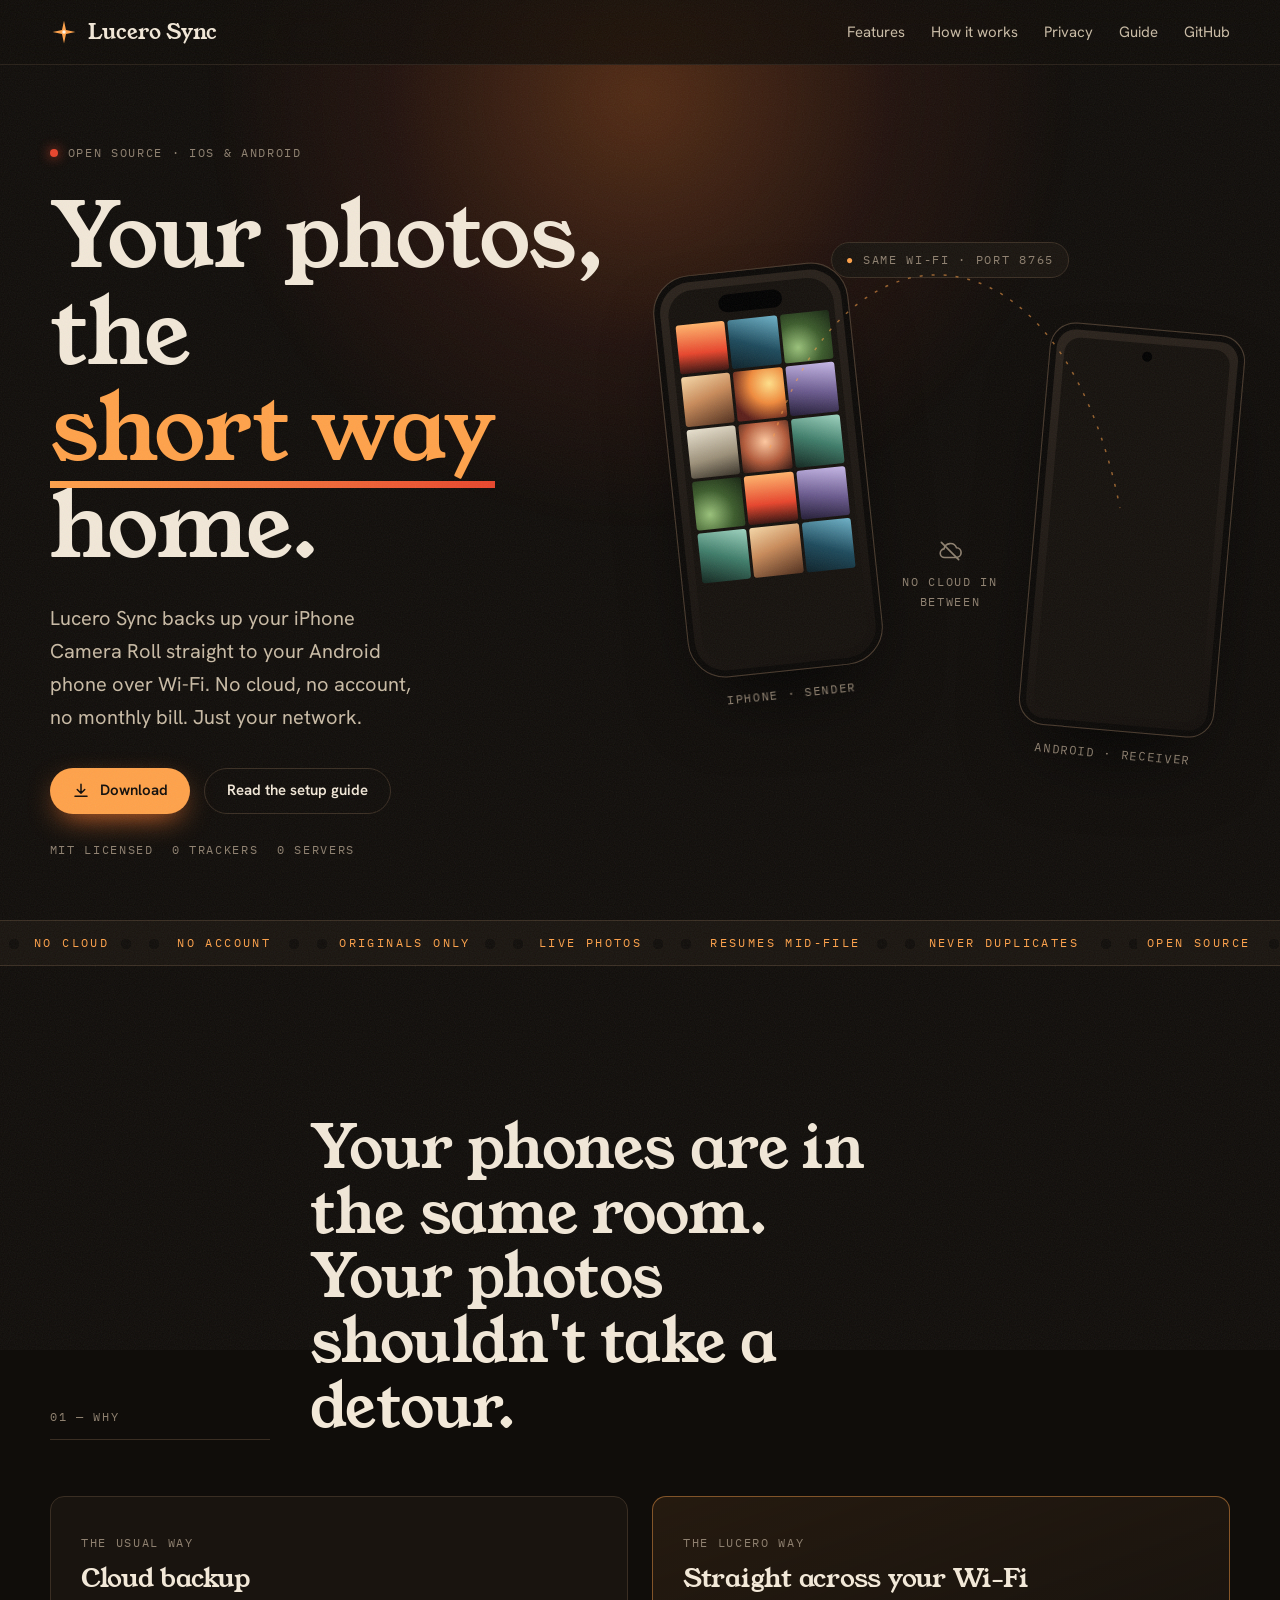
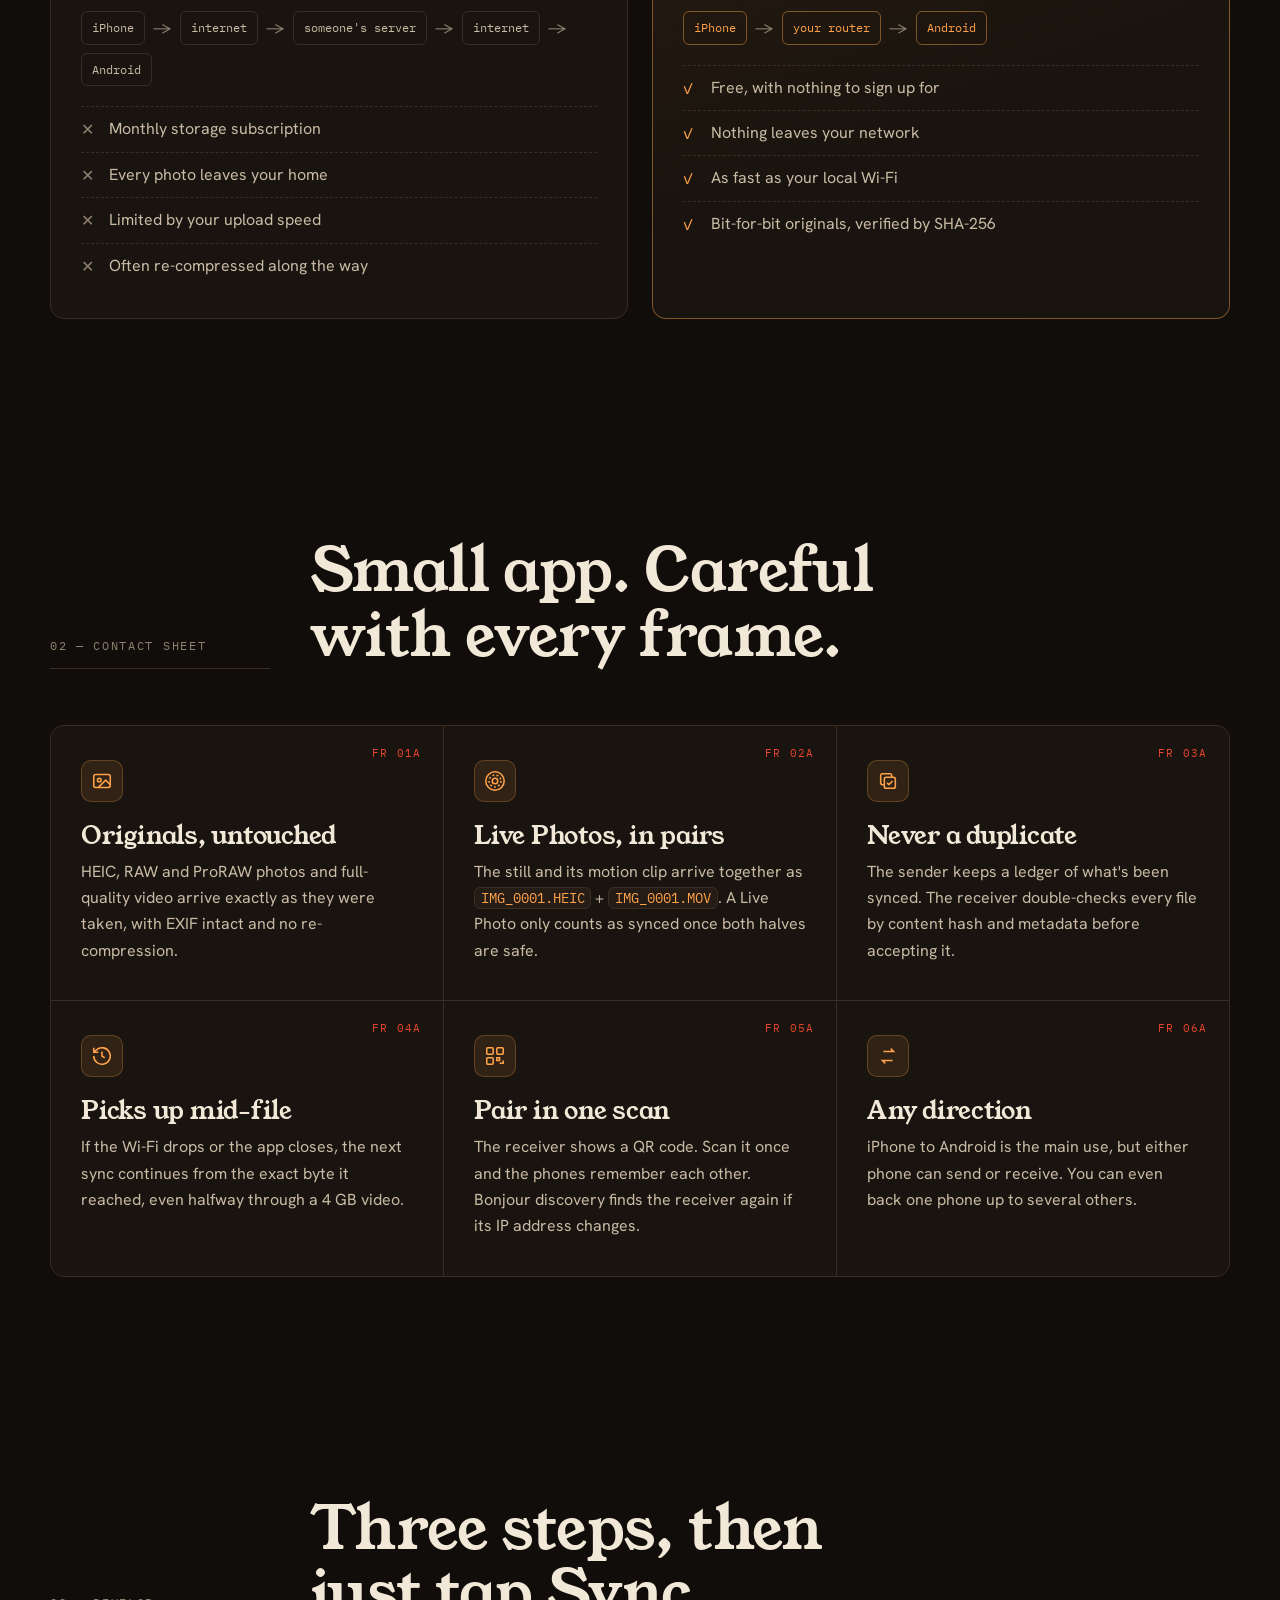
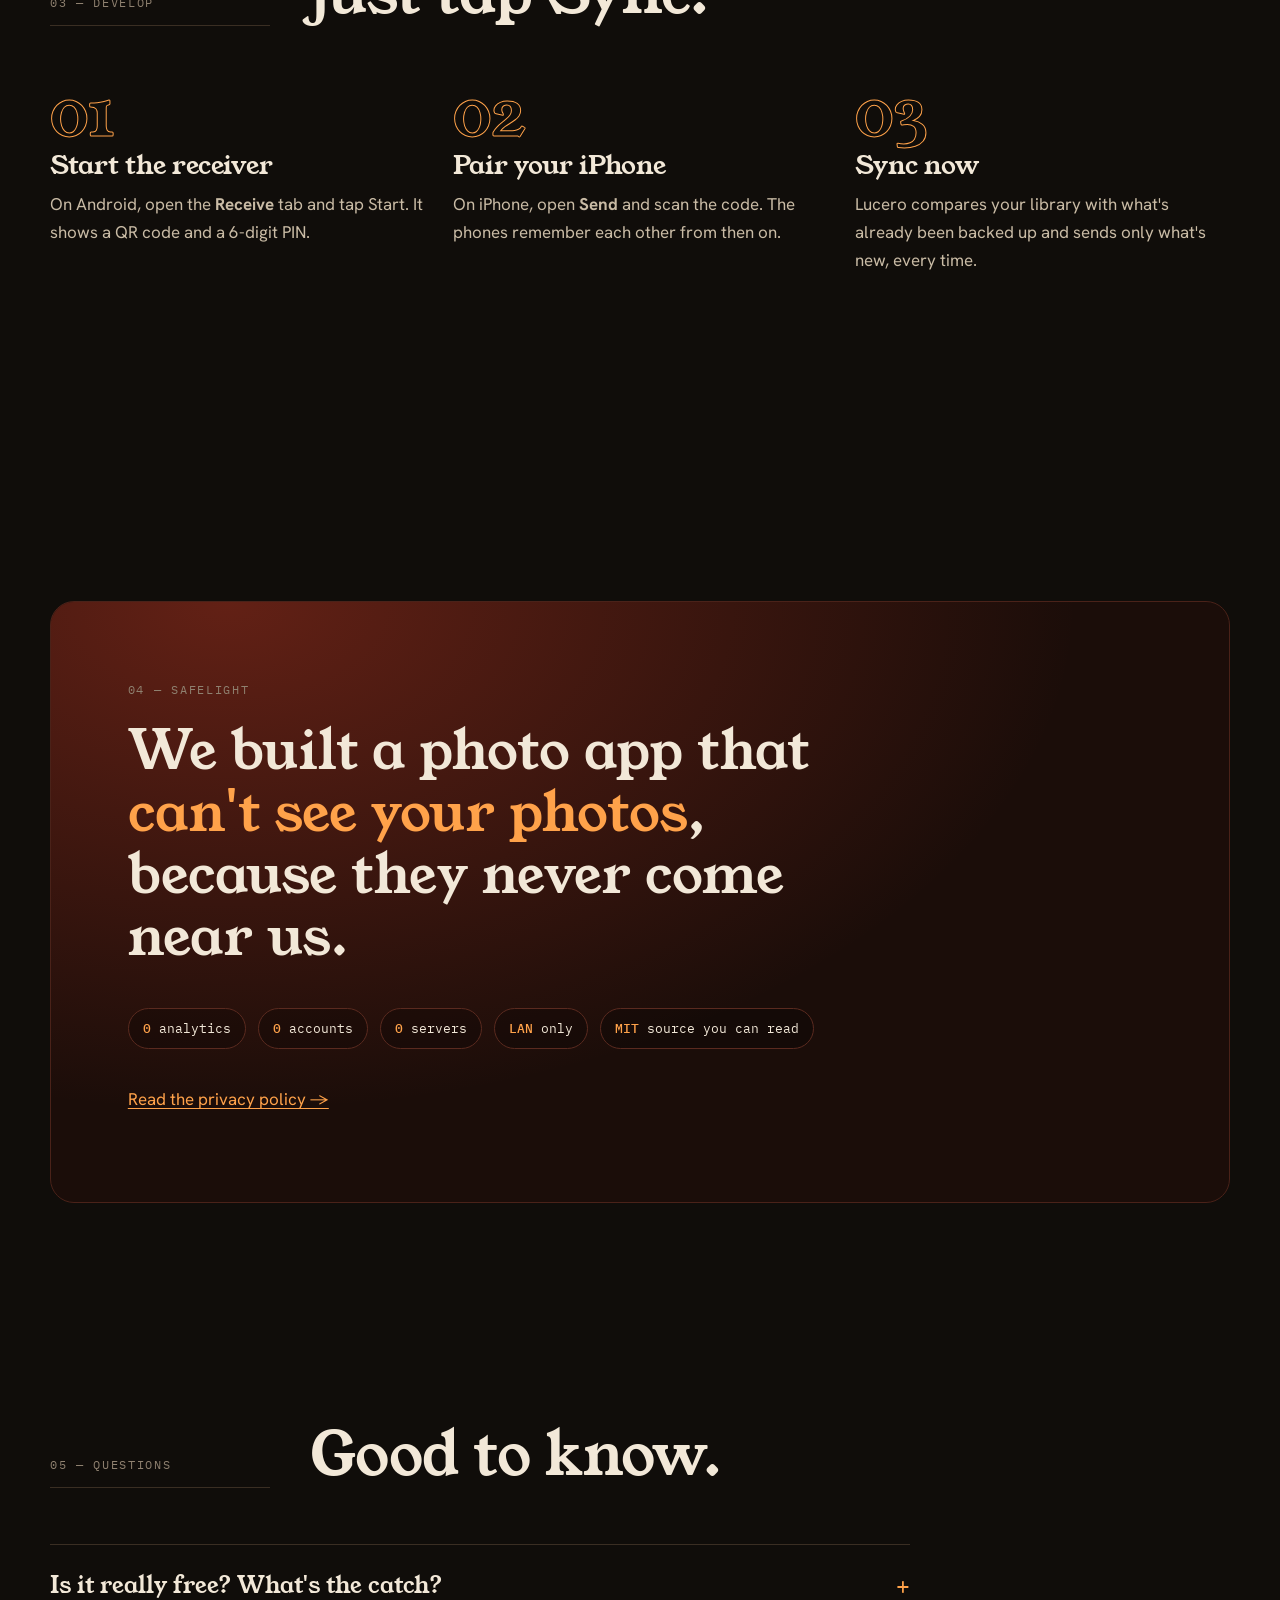
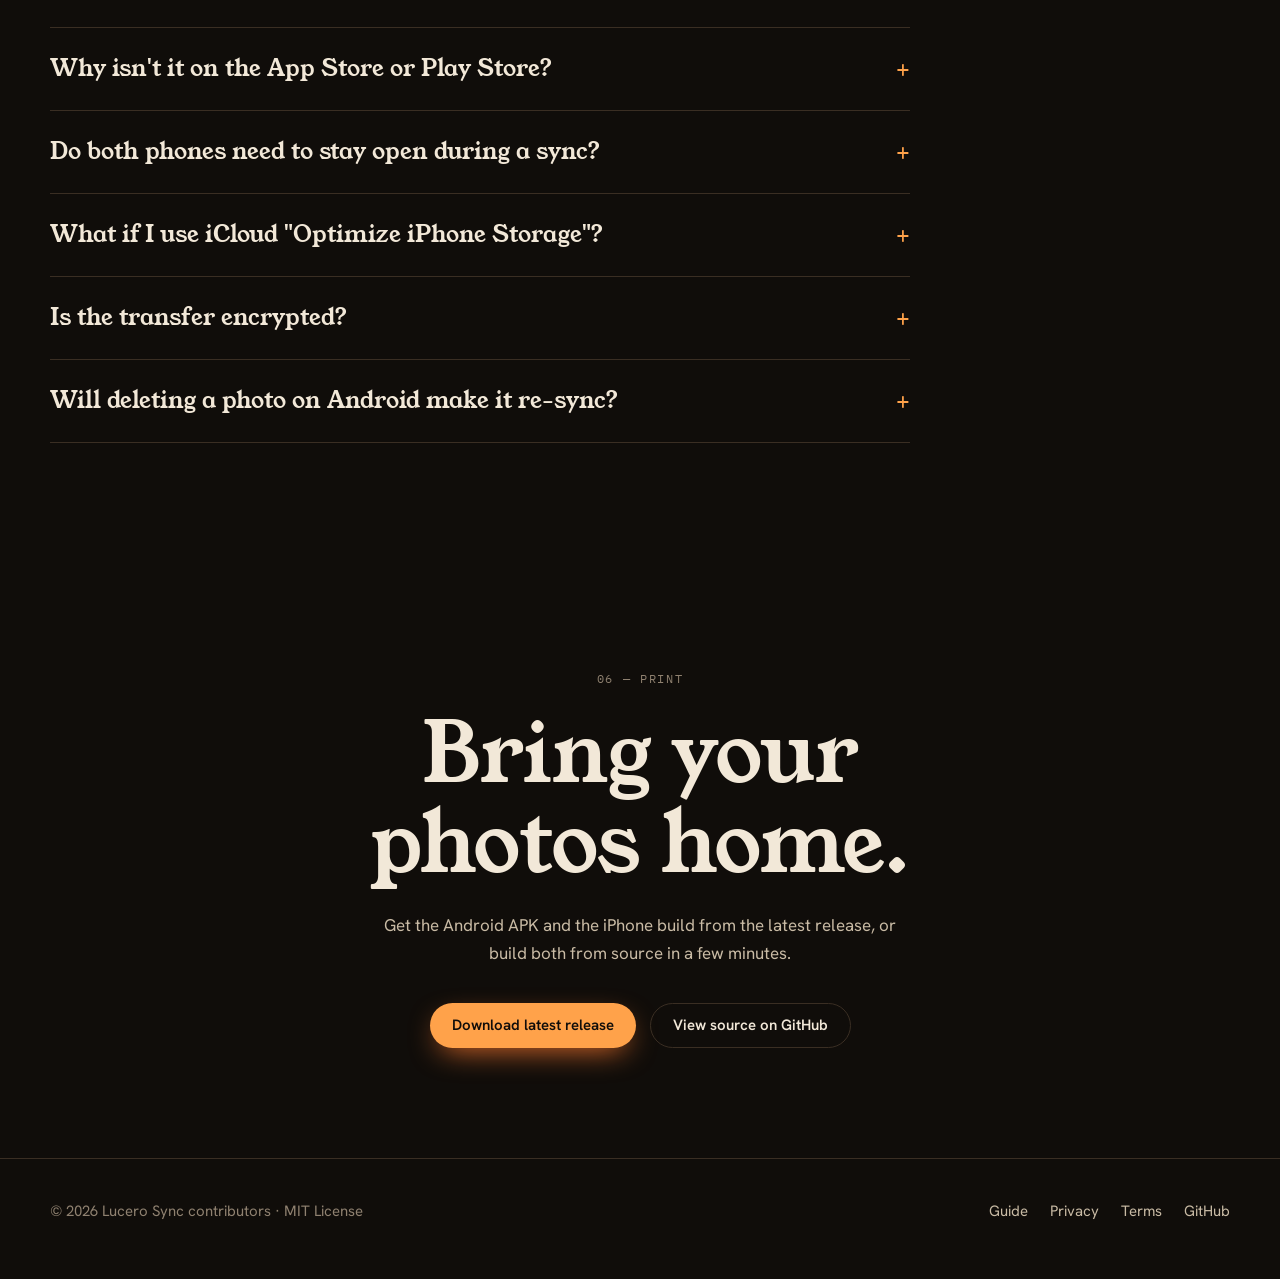
==== docs/index.html @ aae75ef2 "Initial open-source release" ====
<!doctype html>
<html lang="en">
<head>
  <meta charset="utf-8">
  <meta name="viewport" content="width=device-width, initial-scale=1">
  <title>Lucero Sync — iPhone to Android photo backup, no cloud</title>
  <meta name="description" content="Open-source app that backs up your iPhone photos and videos directly to your Android phone over Wi-Fi. No cloud, no account, no tracking.">
  <meta name="theme-color" content="#100d0a">
  <meta property="og:title" content="Lucero Sync — your photos, the short way home">
  <meta property="og:description" content="Back up your iPhone Camera Roll straight to your Android phone over Wi-Fi. No cloud. No account. Open source.">
  <meta property="og:type" content="website">
  <link rel="icon" href="assets/favicon.svg" type="image/svg+xml">
  <link rel="preconnect" href="https://fonts.googleapis.com">
  <link rel="preconnect" href="https://fonts.gstatic.com" crossorigin>
  <link href="https://fonts.googleapis.com/css2?family=Hanken+Grotesk:wght@400;500;600&family=IBM+Plex+Mono:wght@400;500&family=Young+Serif&display=swap" rel="stylesheet">
  <link rel="stylesheet" href="assets/site.css">
</head>
<body>
<a class="skip" href="#main">Skip to content</a>

<header class="nav">
  <div class="wrap">
    <a class="brand" href="./">
      <svg viewBox="0 0 64 64" aria-hidden="true"><path d="M32 6 L36.6 27.4 L58 32 L36.6 36.6 L32 58 L27.4 36.6 L6 32 L27.4 27.4 Z" fill="#ffa24a"/><circle cx="32" cy="32" r="4" fill="#fff4e4"/></svg>
      Lucero Sync
    </a>
    <button class="nav-toggle" aria-expanded="false" aria-controls="nav-links">Menu</button>
    <nav class="nav-links" id="nav-links">
      <a href="#features">Features</a>
      <a href="#how">How it works</a>
      <a href="#privacy">Privacy</a>
      <a href="guide.html">Guide</a>
      <a href="https://github.com/lucerowb/lucero-sync">GitHub</a>
    </nav>
  </div>
</header>

<main id="main">
  <!-- HERO -->
  <section class="hero">
    <div class="wrap hero-grid">
      <div>
        <div class="eyebrow mono rise"><span class="dot"></span>Open source · iOS &amp; Android</div>
        <h1 class="rise">Your photos, the <em>short way</em> home.</h1>
        <p class="lede rise">Lucero Sync backs up your iPhone Camera Roll straight to your Android phone over Wi-Fi. No cloud, no account, no monthly bill. Just your network.</p>
        <div class="ctas rise">
          <a class="btn btn-primary" href="https://github.com/lucerowb/lucero-sync/releases/latest">
            <svg viewBox="0 0 24 24" fill="none" stroke="currentColor" stroke-width="2" aria-hidden="true"><path d="M12 3v12m0 0-5-5m5 5 5-5M4 19h16" stroke-linecap="round" stroke-linejoin="round"/></svg>
            Download
          </a>
          <a class="btn btn-ghost" href="guide.html">Read the setup guide</a>
        </div>
        <div class="meta rise">
          <span class="mono">MIT licensed</span>
          <span class="mono">0 trackers</span>
          <span class="mono">0 servers</span>
        </div>
      </div>

      <div class="stage" aria-hidden="true">
        <div class="wifi-badge mono"><b>●</b> same Wi-Fi · port 8765</div>

        <div class="phone ios">
          <div class="screen">
            <span class="notch"></span>
            <div class="gallery">
              <i class="p1"></i><i class="p2"></i><i class="p3"></i>
              <i class="p4"></i><i class="p5"></i><i class="p6"></i>
              <i class="p7"></i><i class="p8"></i><i class="p9"></i>
              <i class="p3"></i><i class="p1"></i><i class="p6"></i>
              <i class="p9"></i><i class="p4"></i><i class="p2"></i>
            </div>
          </div>
          <span class="label mono">iPhone · sender</span>
        </div>

        <div class="phone android">
          <div class="screen">
            <span class="notch"></span>
            <div class="gallery">
              <i class="p1"></i><i class="p2"></i><i class="p3"></i>
              <i class="p4"></i><i class="p5"></i><i class="p6"></i>
            </div>
          </div>
          <span class="label mono">Android · receiver</span>
        </div>

        <div class="arc">
          <svg viewBox="0 0 560 520" width="560" height="520"><path d="M 100 210 C 170 -30, 390 -30, 450 270"/></svg>
          <span class="frame p1"></span>
          <span class="frame p2"></span>
          <span class="frame p3"></span>
          <span class="frame p4"></span>
          <span class="frame p5"></span>
          <span class="frame p6"></span>
        </div>

        <div class="no-cloud mono">
          <svg viewBox="0 0 24 24" fill="none" stroke="currentColor" stroke-width="1.5"><path d="M7 18a4 4 0 0 1-.5-7.97A6 6 0 0 1 18 9a4.5 4.5 0 0 1-.5 9H7Z"/><path d="M4 4l16 16" stroke-linecap="round"/></svg>
          no cloud in between
        </div>
      </div>
    </div>

    <div class="strip" aria-hidden="true">
      <div class="ticker">
        <span>NO CLOUD</span><span>NO ACCOUNT</span><span>ORIGINALS ONLY</span><span>LIVE PHOTOS</span><span>RESUMES MID-FILE</span><span>NEVER DUPLICATES</span><span>OPEN SOURCE</span>
        <span>NO CLOUD</span><span>NO ACCOUNT</span><span>ORIGINALS ONLY</span><span>LIVE PHOTOS</span><span>RESUMES MID-FILE</span><span>NEVER DUPLICATES</span><span>OPEN SOURCE</span>
        <span>NO CLOUD</span><span>NO ACCOUNT</span><span>ORIGINALS ONLY</span><span>LIVE PHOTOS</span><span>RESUMES MID-FILE</span><span>NEVER DUPLICATES</span><span>OPEN SOURCE</span>
        <span>NO CLOUD</span><span>NO ACCOUNT</span><span>ORIGINALS ONLY</span><span>LIVE PHOTOS</span><span>RESUMES MID-FILE</span><span>NEVER DUPLICATES</span><span>OPEN SOURCE</span>
      </div>
    </div>
  </section>

  <!-- COMPARE -->
  <section id="why">
    <div class="wrap">
      <div class="section-head reveal">
        <span class="mono">01 — Why</span>
        <h2>Your phones are in the same room. Your photos shouldn't take a detour.</h2>
      </div>
      <div class="compare">
        <div class="route bad reveal">
          <span class="mono">The usual way</span>
          <h3>Cloud backup</h3>
          <div class="hops">
            <span class="hop">iPhone</span><span class="arrow">→</span>
            <span class="hop">internet</span><span class="arrow">→</span>
            <span class="hop">someone's server</span><span class="arrow">→</span>
            <span class="hop">internet</span><span class="arrow">→</span>
            <span class="hop">Android</span>
          </div>
          <ul>
            <li>Monthly storage subscription</li>
            <li>Every photo leaves your home</li>
            <li>Limited by your upload speed</li>
            <li>Often re-compressed along the way</li>
          </ul>
        </div>
        <div class="route good reveal">
          <span class="mono">The Lucero way</span>
          <h3>Straight across your Wi-Fi</h3>
          <div class="hops">
            <span class="hop">iPhone</span><span class="arrow">→</span>
            <span class="hop">your router</span><span class="arrow">→</span>
            <span class="hop">Android</span>
          </div>
          <ul>
            <li>Free, with nothing to sign up for</li>
            <li>Nothing leaves your network</li>
            <li>As fast as your local Wi-Fi</li>
            <li>Bit-for-bit originals, verified by SHA-256</li>
          </ul>
        </div>
      </div>
    </div>
  </section>

  <!-- FEATURES -->
  <section id="features">
    <div class="wrap">
      <div class="section-head reveal">
        <span class="mono">02 — Contact sheet</span>
        <h2>Small app. Careful with every frame.</h2>
      </div>
      <div class="sheet reveal">
        <article class="cell">
          <span class="num">FR 01A</span>
          <div class="ico"><svg viewBox="0 0 24 24" fill="none" stroke="currentColor" stroke-width="1.7"><rect x="3" y="5" width="18" height="14" rx="2"/><circle cx="9" cy="11" r="2"/><path d="m21 16-5-5-8 8"/></svg></div>
          <h3>Originals, untouched</h3>
          <p>HEIC, RAW and ProRAW photos and full-quality video arrive exactly as they were taken, with EXIF intact and no re-compression.</p>
        </article>
        <article class="cell">
          <span class="num">FR 02A</span>
          <div class="ico"><svg viewBox="0 0 24 24" fill="none" stroke="currentColor" stroke-width="1.7"><circle cx="12" cy="12" r="3"/><circle cx="12" cy="12" r="6.5" stroke-dasharray="2 2.5"/><circle cx="12" cy="12" r="10"/></svg></div>
          <h3>Live Photos, in pairs</h3>
          <p>The still and its motion clip arrive together as <code>IMG_0001.HEIC</code> + <code>IMG_0001.MOV</code>. A Live Photo only counts as synced once both halves are safe.</p>
        </article>
        <article class="cell">
          <span class="num">FR 03A</span>
          <div class="ico"><svg viewBox="0 0 24 24" fill="none" stroke="currentColor" stroke-width="1.7"><rect x="8" y="8" width="12" height="12" rx="2"/><path d="M16 8V6a2 2 0 0 0-2-2H6a2 2 0 0 0-2 2v8a2 2 0 0 0 2 2h2"/><path d="m11 14 2 2 4-4"/></svg></div>
          <h3>Never a duplicate</h3>
          <p>The sender keeps a ledger of what's been synced. The receiver double-checks every file by content hash and metadata before accepting it.</p>
        </article>
        <article class="cell">
          <span class="num">FR 04A</span>
          <div class="ico"><svg viewBox="0 0 24 24" fill="none" stroke="currentColor" stroke-width="1.7"><path d="M3 12a9 9 0 1 0 3-6.7L3 8"/><path d="M3 3v5h5"/><path d="M12 7v5l3 2"/></svg></div>
          <h3>Picks up mid-file</h3>
          <p>If the Wi-Fi drops or the app closes, the next sync continues from the exact byte it reached, even halfway through a 4 GB video.</p>
        </article>
        <article class="cell">
          <span class="num">FR 05A</span>
          <div class="ico"><svg viewBox="0 0 24 24" fill="none" stroke="currentColor" stroke-width="1.7"><rect x="3" y="3" width="7" height="7" rx="1"/><rect x="14" y="3" width="7" height="7" rx="1"/><rect x="3" y="14" width="7" height="7" rx="1"/><path d="M14 14h3v3h-3zM20 14v.01M14 20h.01M17 20h4v-3"/></svg></div>
          <h3>Pair in one scan</h3>
          <p>The receiver shows a QR code. Scan it once and the phones remember each other. Bonjour discovery finds the receiver again if its IP address changes.</p>
        </article>
        <article class="cell">
          <span class="num">FR 06A</span>
          <div class="ico"><svg viewBox="0 0 24 24" fill="none" stroke="currentColor" stroke-width="1.7"><path d="M7 7h11l-3-3M17 17H6l3 3"/></svg></div>
          <h3>Any direction</h3>
          <p>iPhone to Android is the main use, but either phone can send or receive. You can even back one phone up to several others.</p>
        </article>
      </div>
    </div>
  </section>

  <!-- HOW -->
  <section id="how">
    <div class="wrap">
      <div class="section-head reveal">
        <span class="mono">03 — Develop</span>
        <h2>Three steps, then just tap Sync.</h2>
      </div>
      <div class="steps">
        <div class="step reveal">
          <h3>Start the receiver</h3>
          <p>On Android, open the <strong>Receive</strong> tab and tap Start. It shows a QR code and a 6-digit PIN.</p>
        </div>
        <div class="step reveal">
          <h3>Pair your iPhone</h3>
          <p>On iPhone, open <strong>Send</strong> and scan the code. The phones remember each other from then on.</p>
        </div>
        <div class="step reveal">
          <h3>Sync now</h3>
          <p>Lucero compares your library with what's already been backed up and sends only what's new, every time.</p>
        </div>
      </div>
      <p class="reveal" style="margin-top:44px"><a class="btn btn-ghost" href="guide.html">Full installation &amp; setup guide →</a></p>
    </div>
  </section>

  <!-- PRIVACY -->
  <section id="privacy">
    <div class="wrap">
      <div class="manifesto reveal">
        <span class="mono">04 — Safelight</span>
        <blockquote style="margin-top:18px">We built a photo app that <span>can't see your photos</span>, because they never come near us.</blockquote>
        <div class="facts">
          <span class="fact"><b>0</b> analytics</span>
          <span class="fact"><b>0</b> accounts</span>
          <span class="fact"><b>0</b> servers</span>
          <span class="fact"><b>LAN</b> only</span>
          <span class="fact"><b>MIT</b> source you can read</span>
        </div>
        <p style="margin-top:36px"><a href="privacy.html">Read the privacy policy →</a></p>
      </div>
    </div>
  </section>

  <!-- FAQ -->
  <section id="faq">
    <div class="wrap">
      <div class="section-head reveal">
        <span class="mono">05 — Questions</span>
        <h2>Good to know.</h2>
      </div>
      <div class="faq reveal">
        <details>
          <summary>Is it really free? What's the catch?</summary>
          <p>There's no catch. It's an MIT-licensed open-source project with no servers to pay for, so there's nothing to charge for. If you'd like to give something back, star the repo or contribute.</p>
        </details>
        <details>
          <summary>Why isn't it on the App Store or Play Store?</summary>
          <p>Play Store policy restricts the "all files access" permission that lets backups land in your Gallery, and App Store distribution needs a paid developer account. For now, Android installs from a downloadable APK, and iPhone installs by building the app with a free Apple ID or sideloading it with AltStore or SideStore. The <a href="guide.html">guide</a> walks through both.</p>
        </details>
        <details>
          <summary>Do both phones need to stay open during a sync?</summary>
          <p>Yes, for now. iOS doesn't let apps run long uploads in the background, so keep Lucero open and the phone plugged in. The app keeps the screen awake for you. Later syncs only send new photos, so they're quick.</p>
        </details>
        <details>
          <summary>What if I use iCloud "Optimize iPhone Storage"?</summary>
          <p>That works. Lucero asks iOS for the full-quality original, and iOS downloads it from iCloud first if needed, so the iPhone needs an internet connection for those photos.</p>
        </details>
        <details>
          <summary>Is the transfer encrypted?</summary>
          <p>Not yet. Transfers use plain HTTP on your local network, and the receiver only accepts devices that know its PIN. It's built for your home Wi-Fi; avoid using it on public networks. Encrypted transfers are on the roadmap. See the <a href="https://github.com/lucerowb/lucero-sync/blob/main/SECURITY.md">security policy</a>.</p>
        </details>
        <details>
          <summary>Will deleting a photo on Android make it re-sync?</summary>
          <p>Yes, by design. If a backed-up file is missing from the receiver's folder, the next sync restores it. Photos you delete on the iPhone stay in the backup.</p>
        </details>
      </div>
    </div>
  </section>

  <!-- DOWNLOAD -->
  <section class="download">
    <div class="wrap reveal">
      <span class="mono">06 — Print</span>
      <h2 style="margin-top:18px">Bring your photos home.</h2>
      <p>Get the Android APK and the iPhone build from the latest release, or build both from source in a few minutes.</p>
      <div class="ctas">
        <a class="btn btn-primary" href="https://github.com/lucerowb/lucero-sync/releases/latest">Download latest release</a>
        <a class="btn btn-ghost" href="https://github.com/lucerowb/lucero-sync">View source on GitHub</a>
      </div>
    </div>
  </section>
</main>

<footer>
  <div class="wrap">
    <span>© <span id="year">2026</span> Lucero Sync contributors · MIT License</span>
    <nav>
      <a href="guide.html">Guide</a>
      <a href="privacy.html">Privacy</a>
      <a href="terms.html">Terms</a>
      <a href="https://github.com/lucerowb/lucero-sync">GitHub</a>
    </nav>
  </div>
</footer>

<script src="assets/site.js"></script>
</body>
</html>
---- docs/assets/site.css ----
/* Lucero Sync — darkroom / safelight theme */

:root {
  --ink: #100d0a;
  --ink-2: #19140f;
  --ink-3: #241c15;
  --line: #3a2e23;
  --paper: #f2e8d8;
  --paper-dim: #c9bba5;
  --muted: #8f8170;
  --amber: #ffa24a;
  --amber-hot: #ff7a2f;
  --safelight: #e8452c;
  --glow: rgba(255, 140, 50, 0.35);

  --f-display: "Young Serif", Georgia, serif;
  --f-body: "Hanken Grotesk", "Helvetica Neue", sans-serif;
  --f-mono: "IBM Plex Mono", ui-monospace, monospace;

  --wrap: 1180px;
  --radius: 14px;
}

*, *::before, *::after { box-sizing: border-box; }

html { scroll-behavior: smooth; -webkit-text-size-adjust: 100%; }

body {
  margin: 0;
  background: var(--ink);
  color: var(--paper);
  font: 400 17px/1.65 var(--f-body);
  overflow-x: hidden;
}

/* film grain over everything */
body::after {
  content: "";
  position: fixed;
  inset: -50%;
  pointer-events: none;
  z-index: 100;
  opacity: 0.07;
  background-image: url("data:image/svg+xml,%3Csvg xmlns='http://www.w3.org/2000/svg' width='160' height='160'%3E%3Cfilter id='n'%3E%3CfeTurbulence type='fractalNoise' baseFrequency='.85' numOctaves='3' stitchTiles='stitch'/%3E%3C/filter%3E%3Crect width='100%25' height='100%25' filter='url(%23n)'/%3E%3C/svg%3E");
  animation: grain 1.2s steps(6) infinite;
}
@keyframes grain {
  0% { transform: translate(0, 0); }
  20% { transform: translate(-3%, 2%); }
  40% { transform: translate(2%, -4%); }
  60% { transform: translate(-4%, -1%); }
  80% { transform: translate(3%, 3%); }
  100% { transform: translate(0, 0); }
}

a { color: var(--amber); text-decoration-thickness: 1px; text-underline-offset: 3px; }
a:hover { color: var(--paper); }
::selection { background: var(--amber); color: var(--ink); }

h1, h2, h3 { font-family: var(--f-display); font-weight: 400; line-height: 1.08; letter-spacing: -0.01em; margin: 0; }
code, kbd, pre { font-family: var(--f-mono); font-size: 0.88em; }
:not(pre) > code { background: var(--ink-3); border: 1px solid var(--line); padding: 0.1em 0.4em; border-radius: 6px; color: var(--amber); }
pre { background: #0b0907; border: 1px solid var(--line); border-radius: 10px; padding: 16px 18px; overflow-x: auto; color: var(--paper-dim); line-height: 1.55; }

.wrap { width: min(var(--wrap), 100% - 32px); margin-inline: auto; }
.mono { font-family: var(--f-mono); font-size: 12px; letter-spacing: 0.14em; text-transform: uppercase; color: var(--muted); }
.skip { position: absolute; left: -999px; }
.skip:focus { left: 16px; top: 16px; z-index: 200; background: var(--amber); color: var(--ink); padding: 8px 12px; }

/* ---------- nav ---------- */
.nav {
  position: sticky; top: 0; z-index: 50;
  backdrop-filter: blur(14px) saturate(140%);
  background: color-mix(in srgb, var(--ink) 78%, transparent);
  border-bottom: 1px solid color-mix(in srgb, var(--line) 60%, transparent);
}
.nav .wrap { display: flex; align-items: center; gap: 24px; height: 64px; }
.brand { display: flex; align-items: center; gap: 10px; color: var(--paper); text-decoration: none; font-family: var(--f-display); font-size: 21px; }
.brand svg { width: 28px; height: 28px; }
.nav-links { display: flex; gap: 26px; margin-left: auto; align-items: center; }
.nav-links a { color: var(--paper-dim); text-decoration: none; font-size: 15px; }
.nav-links a:hover, .nav-links a[aria-current="page"] { color: var(--amber); }
.nav-toggle { display: none; margin-left: auto; background: none; border: 1px solid var(--line); color: var(--paper); border-radius: 8px; padding: 6px 10px; font: inherit; }

@media (max-width: 760px) {
  .nav-toggle { display: block; }
  .nav-links { display: none; position: absolute; top: 64px; left: 0; right: 0; flex-direction: column; align-items: flex-start; gap: 0; padding: 8px 16px 16px; background: var(--ink-2); border-bottom: 1px solid var(--line); }
  .nav-links a { padding: 10px 0; width: 100%; }
  .nav.open .nav-links { display: flex; }
}

/* ---------- buttons ---------- */
.btn {
  display: inline-flex; align-items: center; gap: 10px;
  padding: 14px 22px; border-radius: 999px;
  font: 600 15px/1 var(--f-body); text-decoration: none;
  transition: transform .2s ease, box-shadow .2s ease, background .2s ease;
}
.btn-primary { background: var(--amber); color: var(--ink); box-shadow: 0 0 0 0 var(--glow), 0 10px 30px -10px var(--amber-hot); }
.btn-primary:hover { color: var(--ink); transform: translateY(-2px); box-shadow: 0 0 0 8px var(--glow), 0 14px 34px -10px var(--amber-hot); }
.btn-ghost { border: 1px solid var(--line); color: var(--paper); }
.btn-ghost:hover { border-color: var(--amber); color: var(--amber); }
.btn svg { width: 18px; height: 18px; }

/* ---------- hero ---------- */
.hero { position: relative; padding: 72px 0 40px; isolation: isolate; overflow-x: clip; }
.hero::before {
  content: ""; position: absolute; z-index: -1;
  width: 900px; height: 900px; left: 50%; top: -420px; transform: translateX(-50%);
  background: radial-gradient(circle, rgba(255, 122, 47, .28), rgba(232, 69, 44, .08) 40%, transparent 68%);
  filter: blur(10px);
  animation: breathe 7s ease-in-out infinite;
}
@keyframes breathe { 50% { opacity: .65; transform: translateX(-50%) scale(1.06); } }

.hero-grid { display: grid; grid-template-columns: 1.05fr 1fr; gap: 48px; align-items: center; }
.eyebrow { display: inline-flex; align-items: center; gap: 10px; margin-bottom: 26px; }
.eyebrow .dot { width: 8px; height: 8px; border-radius: 50%; background: var(--safelight); box-shadow: 0 0 12px var(--safelight); animation: blink 2.4s infinite; }
@keyframes blink { 50% { opacity: .35; } }

.hero h1 { font-size: clamp(46px, 7vw, 92px); }
.hero h1 em { font-style: normal; color: var(--amber); position: relative; white-space: nowrap; }
.hero h1 em::after {
  content: ""; position: absolute; left: 0; right: 0; bottom: .06em; height: .08em;
  background: linear-gradient(90deg, var(--amber), var(--safelight));
  transform-origin: left; transform: scaleX(0); animation: underline 1s .9s cubic-bezier(.7,0,.2,1) forwards;
}
@keyframes underline { to { transform: scaleX(1); } }
.hero .lede { font-size: 20px; color: var(--paper-dim); max-width: 34ch; margin: 26px 0 34px; }
.hero .ctas { display: flex; flex-wrap: wrap; gap: 14px; }
.hero .meta { margin-top: 26px; display: flex; flex-wrap: wrap; gap: 18px; }

/* staged entrance */
.rise { opacity: 0; transform: translateY(18px); animation: rise .9s cubic-bezier(.2,.7,.2,1) forwards; }
.rise:nth-child(2) { animation-delay: .12s; }
.rise:nth-child(3) { animation-delay: .24s; }
.rise:nth-child(4) { animation-delay: .36s; }
.rise:nth-child(5) { animation-delay: .48s; }
@keyframes rise { to { opacity: 1; transform: none; } }

/* ---------- phones & transfer stage ---------- */
.stage { position: relative; width: 560px; height: 520px; justify-self: center; }
.phone {
  position: absolute; width: 196px; height: 404px; border-radius: 38px;
  background: linear-gradient(160deg, #2b231c, #120e0b);
  border: 1px solid #4a3b2e;
  box-shadow: 0 40px 80px -30px #000, inset 0 0 0 6px #0b0907;
  padding: 14px;
}
.phone .screen { position: relative; height: 100%; border-radius: 26px; overflow: hidden; background: #15110d; }
.phone.ios { left: 0; top: 30px; transform: rotate(-6deg); }
.phone.android { right: 0; top: 90px; transform: rotate(5deg); border-radius: 26px; }
.phone.android .screen { border-radius: 16px; }
.phone .notch { position: absolute; z-index: 2; top: 8px; left: 50%; transform: translateX(-50%); width: 64px; height: 18px; border-radius: 12px; background: #000; }
.phone.android .notch { width: 10px; height: 10px; border-radius: 50%; }
.phone .label { position: absolute; bottom: -34px; left: 0; right: 0; text-align: center; }

.gallery { display: grid; grid-template-columns: repeat(3, 1fr); gap: 3px; padding: 34px 6px 6px; }
.gallery i { aspect-ratio: 1; border-radius: 3px; display: block; }
.android .gallery i { opacity: 0; animation: land 9s infinite; }
.android .gallery i:nth-child(1) { animation-delay: 1.2s; }
.android .gallery i:nth-child(2) { animation-delay: 2.4s; }
.android .gallery i:nth-child(3) { animation-delay: 3.6s; }
.android .gallery i:nth-child(4) { animation-delay: 4.8s; }
.android .gallery i:nth-child(5) { animation-delay: 6s; }
.android .gallery i:nth-child(6) { animation-delay: 7.2s; }
@keyframes land { 0%, 8% { opacity: 0; transform: scale(.6); } 14%, 92% { opacity: 1; transform: none; } 100% { opacity: 0; } }

/* photo "emulsions" — gradients standing in for pictures */
.p1 { background: linear-gradient(180deg, #ffb36b, #e8452c 60%, #3a1410); }
.p2 { background: linear-gradient(200deg, #6fb3c9, #1d4a5c 55%, #0d2129); }
.p3 { background: radial-gradient(circle at 30% 70%, #9ac27a, #3c5c2c 50%, #172412); }
.p4 { background: linear-gradient(160deg, #f6d8a8, #c98b5a 45%, #4f2e1d); }
.p5 { background: radial-gradient(circle at 70% 30%, #ffe08a, #f08a3c 40%, #5b1f1a 80%); }
.p6 { background: linear-gradient(190deg, #c7b8e8, #6a5a8e 55%, #231c35); }
.p7 { background: linear-gradient(170deg, #e9e2d0, #9b8f78 60%, #3a342a); }
.p8 { background: radial-gradient(circle at 50% 40%, #ffc9a0, #b25a3a 55%, #2d1410); }
.p9 { background: linear-gradient(200deg, #9fd4c0, #3f7d6a 50%, #12261f); }

/* travelling frames */
.arc { position: absolute; inset: 0; pointer-events: none; }
.arc svg { width: 100%; height: 100%; overflow: visible; }
.arc path { fill: none; stroke: var(--amber); stroke-width: 1.5; stroke-dasharray: 3 9; opacity: .55; animation: dash 1.2s linear infinite; }
@keyframes dash { to { stroke-dashoffset: -24; } }
.frame {
  position: absolute; left: 0; top: 0; width: 46px; height: 46px; border-radius: 4px;
  border: 3px solid var(--paper); box-shadow: 0 8px 20px -6px rgba(0,0,0,.8), 0 0 18px var(--glow);
  offset-path: path("M 100 210 C 170 -30, 390 -30, 450 270");
  offset-rotate: 0deg;
  animation: fly 9s cubic-bezier(.55,.1,.35,1) infinite;
  opacity: 0;
}
.frame:nth-child(2) { animation-delay: 0s; }
.frame:nth-child(3) { animation-delay: 1.2s; }
.frame:nth-child(4) { animation-delay: 2.4s; }
.frame:nth-child(5) { animation-delay: 3.6s; }
.frame:nth-child(6) { animation-delay: 4.8s; }
.frame:nth-child(7) { animation-delay: 6s; }
@keyframes fly {
  0% { offset-distance: 0%; opacity: 0; transform: scale(.6) rotate(-10deg); }
  2% { opacity: 1; }
  13% { offset-distance: 100%; opacity: 1; transform: scale(1) rotate(8deg); }
  15%, 100% { offset-distance: 100%; opacity: 0; }
}
.wifi-badge {
  position: absolute; left: 50%; top: 4px; transform: translateX(-50%);
  display: flex; align-items: center; gap: 8px; padding: 7px 14px; border-radius: 999px;
  background: var(--ink-2); border: 1px solid var(--line);
}
.wifi-badge b { color: var(--amber); font-weight: 500; }

.no-cloud {
  position: absolute; left: 50%; top: 300px; transform: translateX(-50%); width: 130px;
  display: flex; flex-direction: column; align-items: center; gap: 8px; text-align: center; color: var(--muted);
}
.no-cloud svg { width: 26px; height: 26px; }

@media (max-width: 960px) {
  .hero-grid { grid-template-columns: 1fr; }
  .stage { margin-top: 20px; }
}
@media (max-width: 600px) {
  /* keep the fixed-size stage (so the flight path lines up) and scale it */
  .stage { left: 50%; margin-left: -280px; transform: scale(.6); transform-origin: top center; margin-bottom: -200px; }
}

/* ---------- film strip divider ---------- */
.strip {
  margin: 60px 0 0; height: 46px; border-block: 1px solid var(--line);
  background:
    radial-gradient(circle at 50% 50%, var(--ink) 5px, transparent 5.5px) 0 0 / 28px 46px,
    var(--ink-2);
  position: relative; overflow: hidden;
}
.strip .ticker {
  position: absolute; inset: 0; display: flex; align-items: center; gap: 48px; white-space: nowrap;
  animation: ticker 40s linear infinite; padding-left: 24px;
}
.strip .ticker span { font-family: var(--f-mono); font-size: 12px; letter-spacing: .2em; color: var(--amber); background: var(--ink-2); padding: 2px 10px; }
@keyframes ticker { to { transform: translateX(-50%); } }

/* ---------- sections ---------- */
section { padding: 110px 0; }
.section-head { display: grid; grid-template-columns: 220px 1fr; gap: 40px; margin-bottom: 56px; align-items: end; }
.section-head h2 { font-size: clamp(36px, 5vw, 60px); max-width: 16ch; }
.section-head .mono { padding-bottom: 12px; border-bottom: 1px solid var(--line); }
@media (max-width: 760px) { .section-head { grid-template-columns: 1fr; gap: 16px; } section { padding: 76px 0; } }

/* contact sheet of features */
.sheet {
  display: grid; grid-template-columns: repeat(3, 1fr);
  border: 1px solid var(--line); border-radius: var(--radius); overflow: hidden;
  background: var(--line); gap: 1px;
}
.cell { background: var(--ink-2); padding: 34px 30px 36px; position: relative; transition: background .3s; }
.cell:hover { background: var(--ink-3); }
.cell .num { position: absolute; top: 18px; right: 22px; font-family: var(--f-mono); font-size: 11px; color: var(--safelight); letter-spacing: .1em; }
.cell h3 { font-size: 25px; margin: 20px 0 10px; }
.cell p { margin: 0; color: var(--paper-dim); font-size: 16px; }
.cell .ico { width: 42px; height: 42px; border-radius: 10px; display: grid; place-items: center; background: rgba(255, 162, 74, .1); border: 1px solid rgba(255, 162, 74, .25); color: var(--amber); }
.cell .ico svg { width: 22px; height: 22px; }
@media (max-width: 960px) { .sheet { grid-template-columns: 1fr 1fr; } }
@media (max-width: 600px) { .sheet { grid-template-columns: 1fr; } }

/* comparison: cloud vs direct */
.compare { display: grid; grid-template-columns: 1fr 1fr; gap: 24px; }
.route { border: 1px solid var(--line); border-radius: var(--radius); padding: 30px; background: var(--ink-2); }
.route.good { border-color: rgba(255, 162, 74, .45); background: linear-gradient(160deg, rgba(255, 162, 74, .09), var(--ink-2) 55%); }
.route h3 { font-size: 26px; margin: 10px 0 18px; }
.hops { display: flex; align-items: center; gap: 8px; flex-wrap: wrap; margin-bottom: 20px; }
.hop { font-family: var(--f-mono); font-size: 12px; padding: 6px 10px; border: 1px solid var(--line); border-radius: 6px; color: var(--paper-dim); }
.route.good .hop { border-color: rgba(255, 162, 74, .45); color: var(--amber); }
.hops .arrow { color: var(--muted); }
.route ul { margin: 0; padding: 0; list-style: none; }
.route li { padding: 9px 0 9px 28px; border-top: 1px dashed var(--line); position: relative; color: var(--paper-dim); font-size: 16px; }
.route li::before { position: absolute; left: 0; font-family: var(--f-mono); }
.route.bad li::before { content: "✕"; color: var(--muted); }
.route.good li::before { content: "✓"; color: var(--amber); }
@media (max-width: 760px) { .compare { grid-template-columns: 1fr; } }

/* steps */
.steps { display: grid; grid-template-columns: repeat(3, 1fr); gap: 28px; counter-reset: step; }
.step { position: relative; padding-top: 70px; }
.step::before {
  counter-increment: step; content: counter(step, decimal-leading-zero);
  position: absolute; top: 0; left: 0; font-family: var(--f-display); font-size: 64px; line-height: 1;
  color: transparent; -webkit-text-stroke: 1px var(--amber);
}
.step h3 { font-size: 26px; margin-bottom: 10px; }
.step p { color: var(--paper-dim); margin: 0; }
@media (max-width: 860px) { .steps { grid-template-columns: 1fr; } }

/* privacy manifesto */
.manifesto { position: relative; border-radius: 24px; padding: 72px clamp(24px, 6vw, 80px); overflow: hidden; background: #1b0d09; border: 1px solid #4a2219; }
.manifesto::before { content: ""; position: absolute; inset: 0; background: radial-gradient(ellipse at 15% 0%, rgba(232, 69, 44, .35), transparent 60%); }
.manifesto > * { position: relative; }
.manifesto blockquote { margin: 0; font-family: var(--f-display); font-size: clamp(30px, 4.4vw, 54px); line-height: 1.15; max-width: 22ch; }
.manifesto blockquote span { color: var(--amber); }
.facts { display: flex; flex-wrap: wrap; gap: 12px; margin-top: 40px; }
.fact { font-family: var(--f-mono); font-size: 13px; padding: 9px 14px; border-radius: 999px; border: 1px solid #5a2a1f; background: rgba(0,0,0,.25); }
.fact b { color: var(--amber); font-weight: 500; }

/* faq */
.faq { max-width: 860px; }
.faq details { border-top: 1px solid var(--line); padding: 22px 0; }
.faq details:last-child { border-bottom: 1px solid var(--line); }
.faq summary { cursor: pointer; list-style: none; font-family: var(--f-display); font-size: 23px; display: flex; justify-content: space-between; gap: 20px; }
.faq summary::-webkit-details-marker { display: none; }
.faq summary::after { content: "+"; font-family: var(--f-mono); color: var(--amber); transition: transform .25s; }
.faq details[open] summary::after { transform: rotate(45deg); }
.faq details p { color: var(--paper-dim); margin: 14px 0 0; max-width: 70ch; }

/* download */
.download { text-align: center; }
.download h2 { font-size: clamp(42px, 6.5vw, 84px); max-width: 14ch; margin: 0 auto 22px; }
.download p { color: var(--paper-dim); max-width: 52ch; margin: 0 auto 36px; }
.download .ctas { display: flex; flex-wrap: wrap; gap: 14px; justify-content: center; }

/* footer */
footer { border-top: 1px solid var(--line); padding: 40px 0 56px; color: var(--muted); font-size: 15px; }
footer .wrap { display: flex; flex-wrap: wrap; gap: 20px 36px; align-items: center; }
footer nav { display: flex; flex-wrap: wrap; gap: 22px; margin-left: auto; }
footer a { color: var(--paper-dim); text-decoration: none; }
footer a:hover { color: var(--amber); }

/* reveal on scroll */
.reveal { opacity: 0; transform: translateY(26px); transition: opacity .9s ease, transform .9s cubic-bezier(.2,.7,.2,1); }
.reveal.in { opacity: 1; transform: none; }

/* ---------- document pages (guide / privacy / terms) ---------- */
.doc-hero { padding: 72px 0 36px; border-bottom: 1px solid var(--line); }
.doc-hero h1 { font-size: clamp(42px, 6vw, 72px); margin: 14px 0 14px; }
.doc-hero p { color: var(--paper-dim); font-size: 19px; max-width: 60ch; margin: 0; }

.doc { display: grid; grid-template-columns: 240px minmax(0, 1fr); gap: 64px; padding: 56px 0 100px; }
.toc { position: sticky; top: 96px; align-self: start; font-size: 15px; }
.toc ol { list-style: none; margin: 14px 0 0; padding: 0; border-left: 1px solid var(--line); }
.toc a { display: block; padding: 6px 0 6px 16px; margin-left: -1px; border-left: 1px solid transparent; color: var(--paper-dim); text-decoration: none; }
.toc a:hover, .toc a.active { color: var(--amber); border-left-color: var(--amber); }
@media (max-width: 900px) { .doc { grid-template-columns: 1fr; gap: 24px; } .toc { position: static; } }

.prose { max-width: 74ch; }
.prose h2 { font-size: 36px; margin: 64px 0 18px; padding-top: 12px; scroll-margin-top: 90px; }
.prose h2:first-child { margin-top: 0; }
.prose h3 { font-size: 24px; margin: 36px 0 12px; scroll-margin-top: 90px; }
.prose p, .prose li { color: var(--paper-dim); }
.prose strong { color: var(--paper); font-weight: 600; }
.prose ol, .prose ul { padding-left: 22px; }
.prose li { margin: 8px 0; }
.prose li::marker { color: var(--amber); font-family: var(--f-mono); }
.prose table { width: 100%; border-collapse: collapse; font-size: 15px; margin: 20px 0; display: block; overflow-x: auto; }
.prose th, .prose td { text-align: left; padding: 11px 14px; border-bottom: 1px solid var(--line); vertical-align: top; }
.prose th { font-family: var(--f-mono); font-size: 12px; letter-spacing: .1em; text-transform: uppercase; color: var(--muted); font-weight: 400; }
.prose td { color: var(--paper-dim); }

.callout { border: 1px solid var(--line); border-left: 3px solid var(--amber); background: var(--ink-2); border-radius: 0 10px 10px 0; padding: 16px 20px; margin: 24px 0; }
.callout.warn { border-left-color: var(--safelight); }
.callout p { margin: 0; }
.callout .mono { display: block; margin-bottom: 6px; color: var(--amber); }
.callout.warn .mono { color: var(--safelight); }

.platform-cards { display: grid; grid-template-columns: 1fr 1fr; gap: 18px; margin: 24px 0; }
.platform-cards a { display: block; padding: 22px; border: 1px solid var(--line); border-radius: var(--radius); background: var(--ink-2); text-decoration: none; color: var(--paper); transition: border-color .2s, transform .2s; }
.platform-cards a:hover { border-color: var(--amber); transform: translateY(-2px); }
.platform-cards strong { display: block; font-family: var(--f-display); font-size: 22px; font-weight: 400; margin: 6px 0; }
.platform-cards span:last-child { color: var(--paper-dim); font-size: 15px; }
@media (max-width: 600px) { .platform-cards { grid-template-columns: 1fr; } }

.doc-hero p.updated { margin-top: 18px; font-size: 12px; }

@media (prefers-reduced-motion: reduce) {
  *, *::before, *::after { animation: none !important; transition: none !important; }
  .rise, .reveal { opacity: 1; transform: none; }
  .android .gallery i { opacity: 1; }
  .frame { display: none; }
}
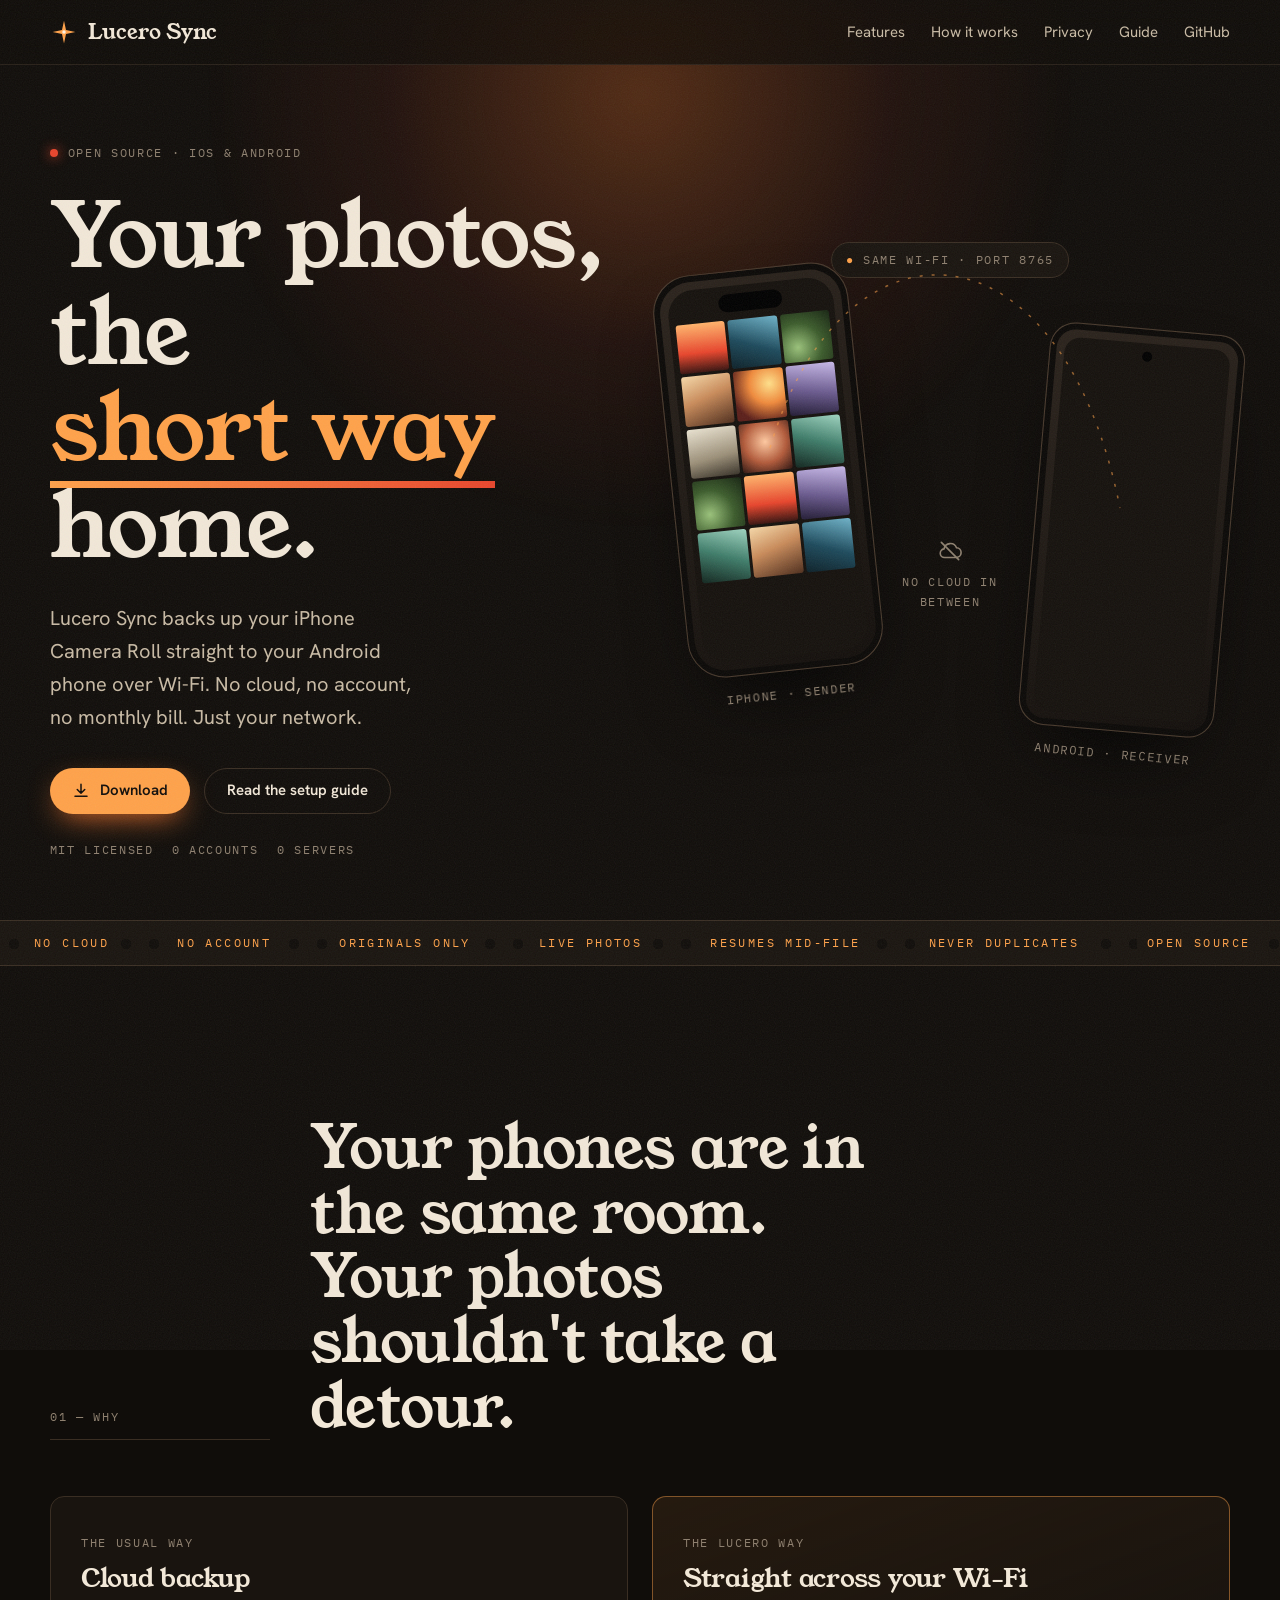
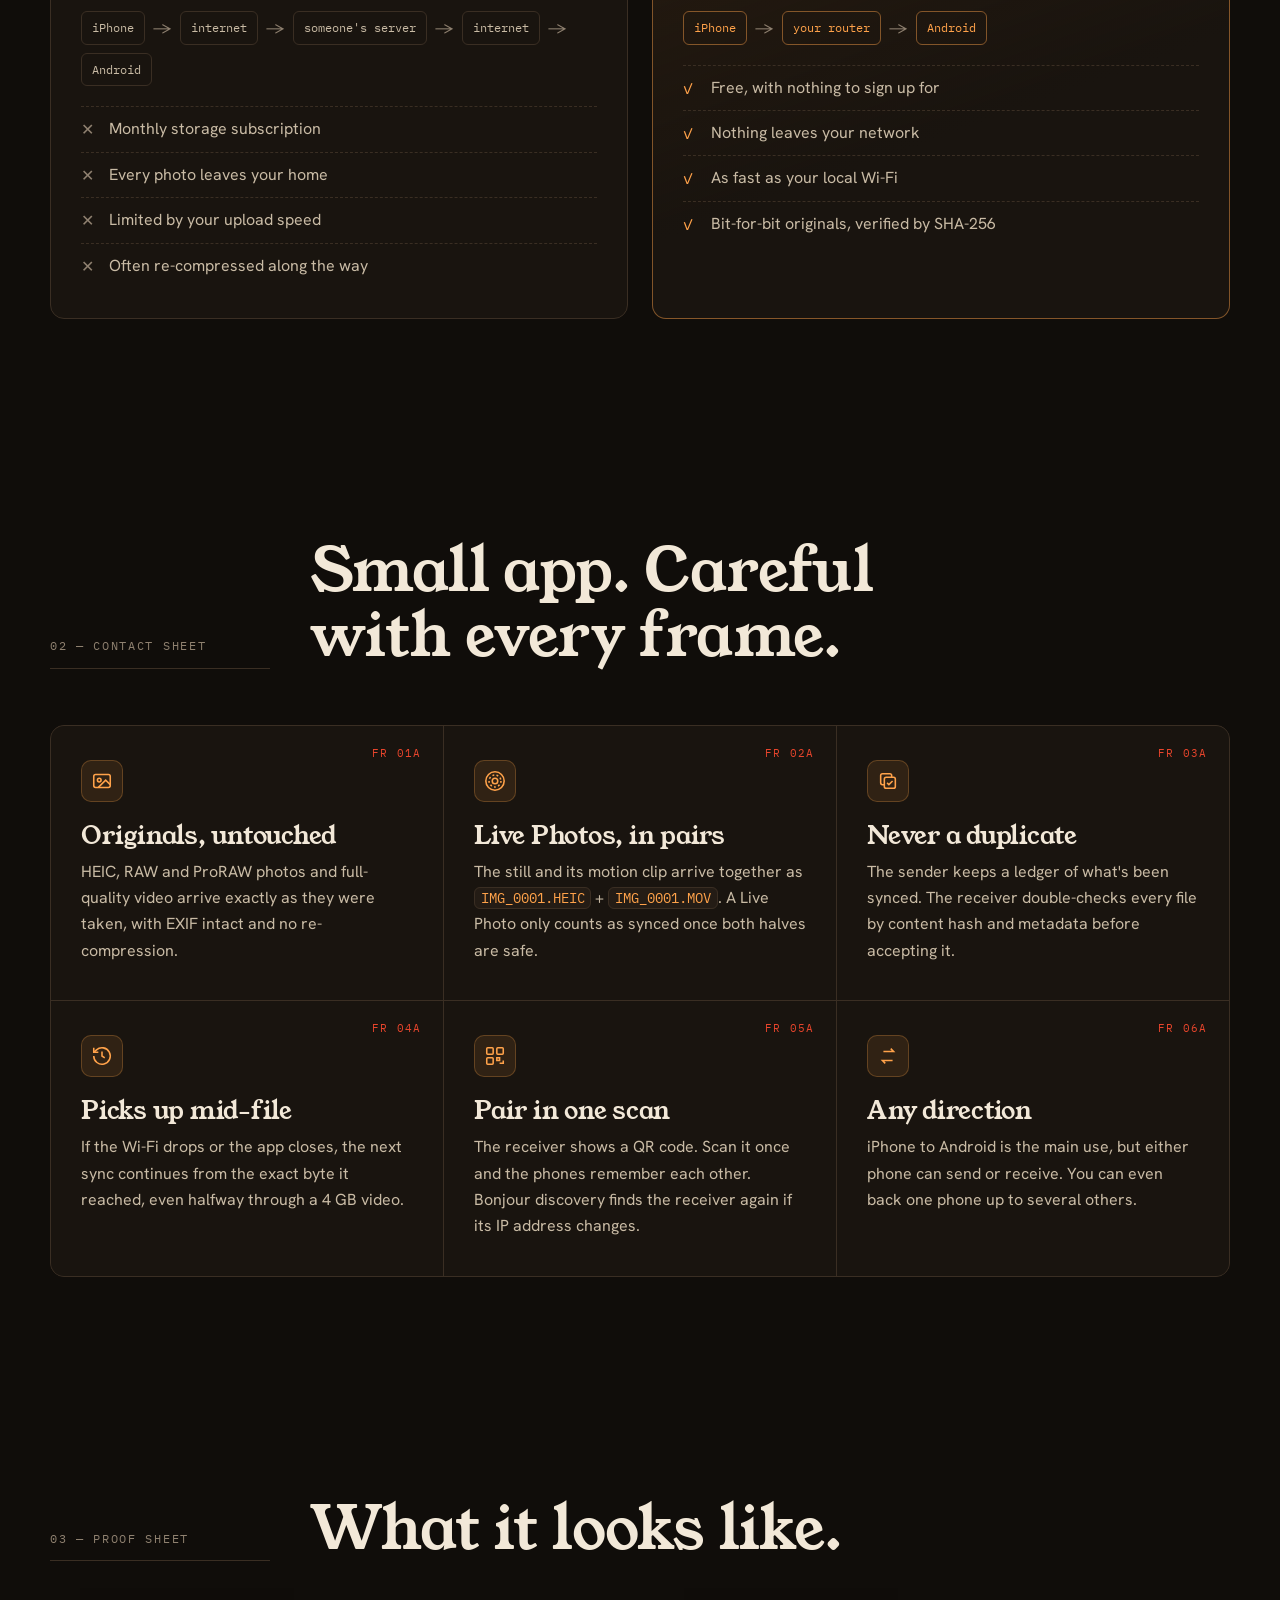
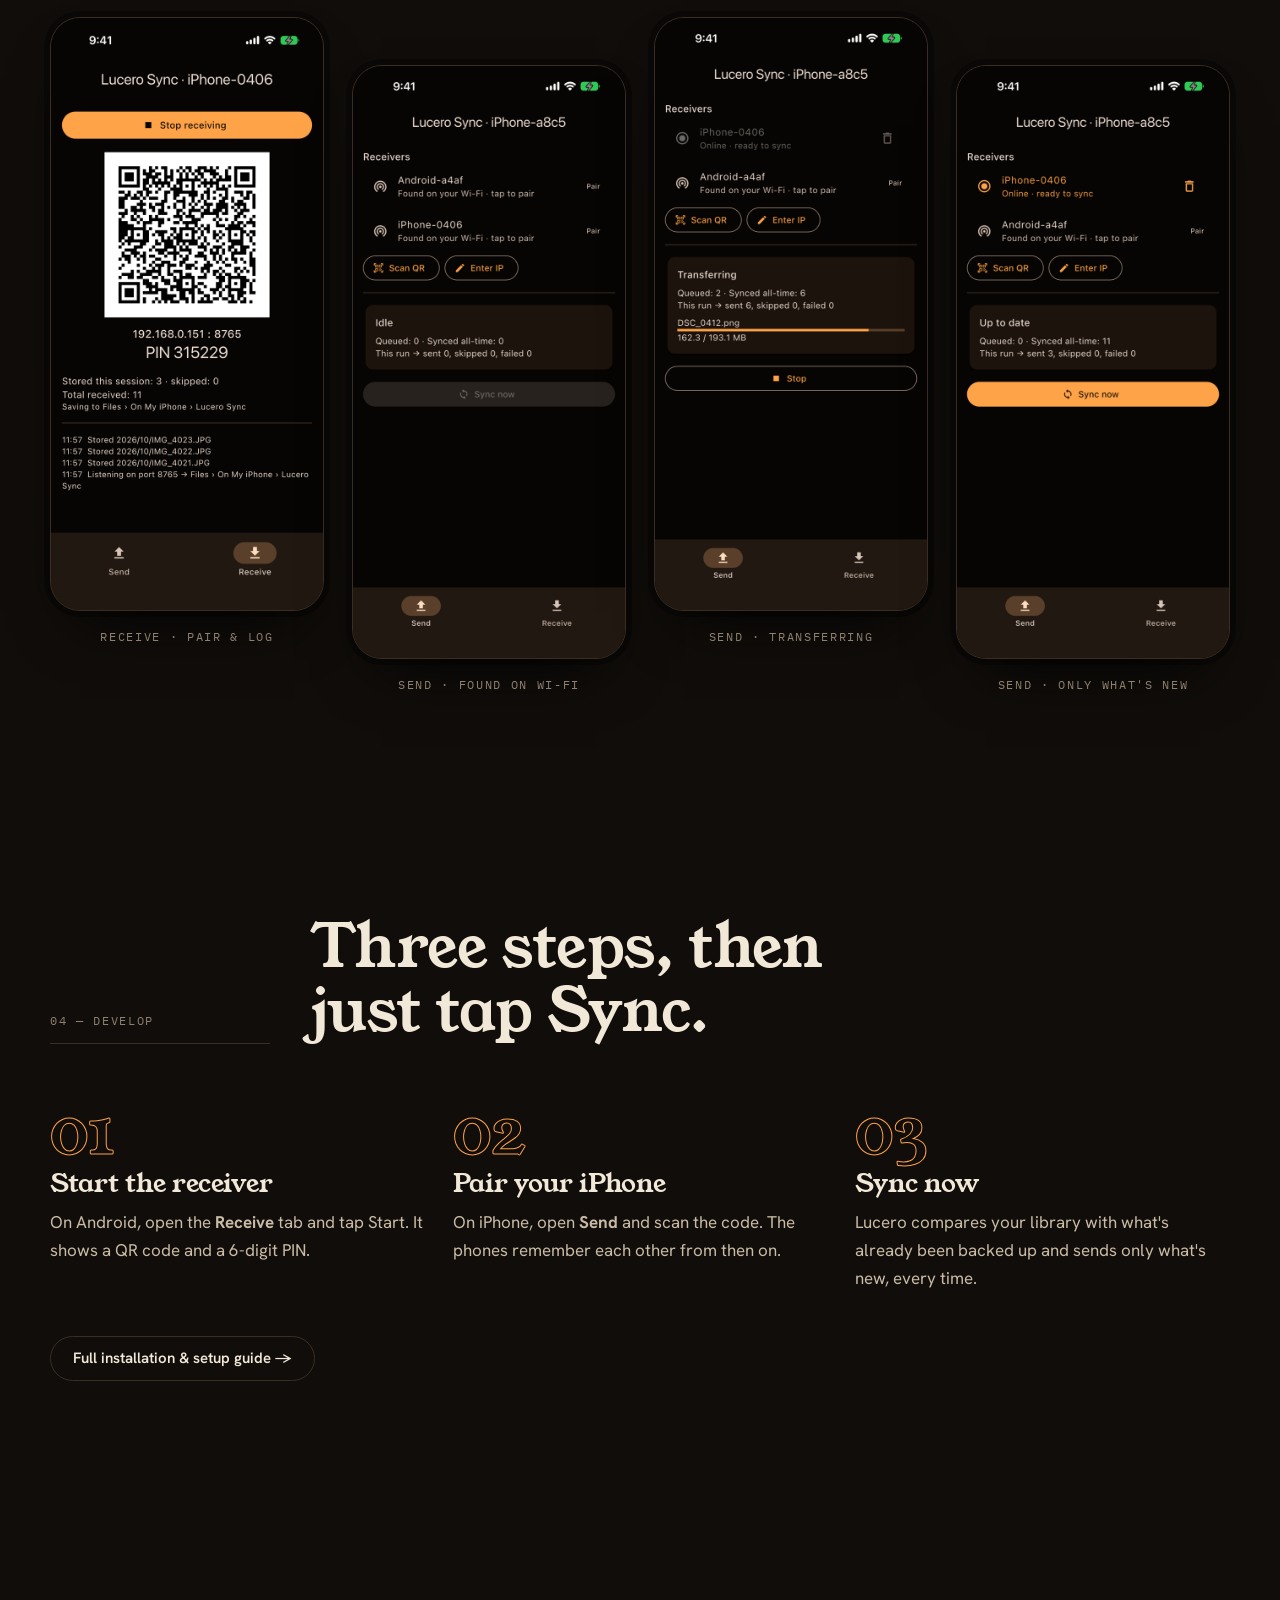
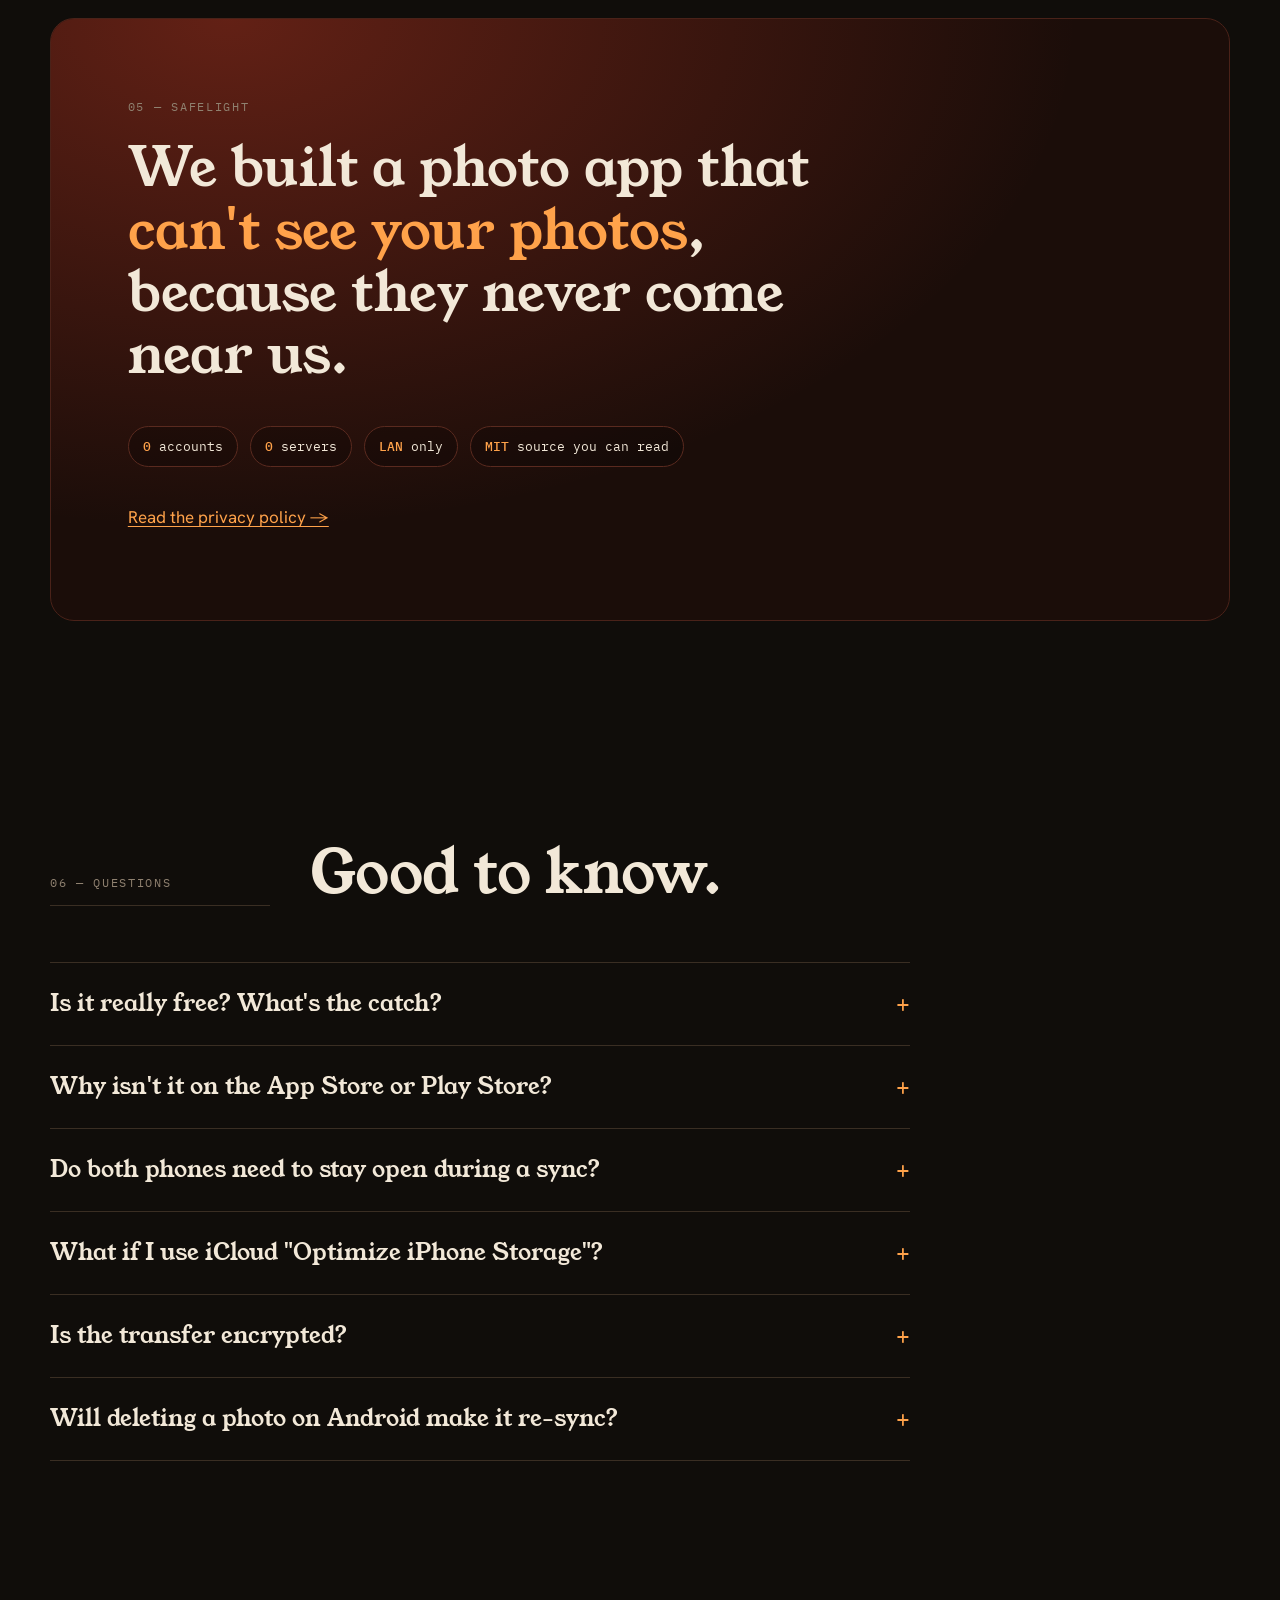
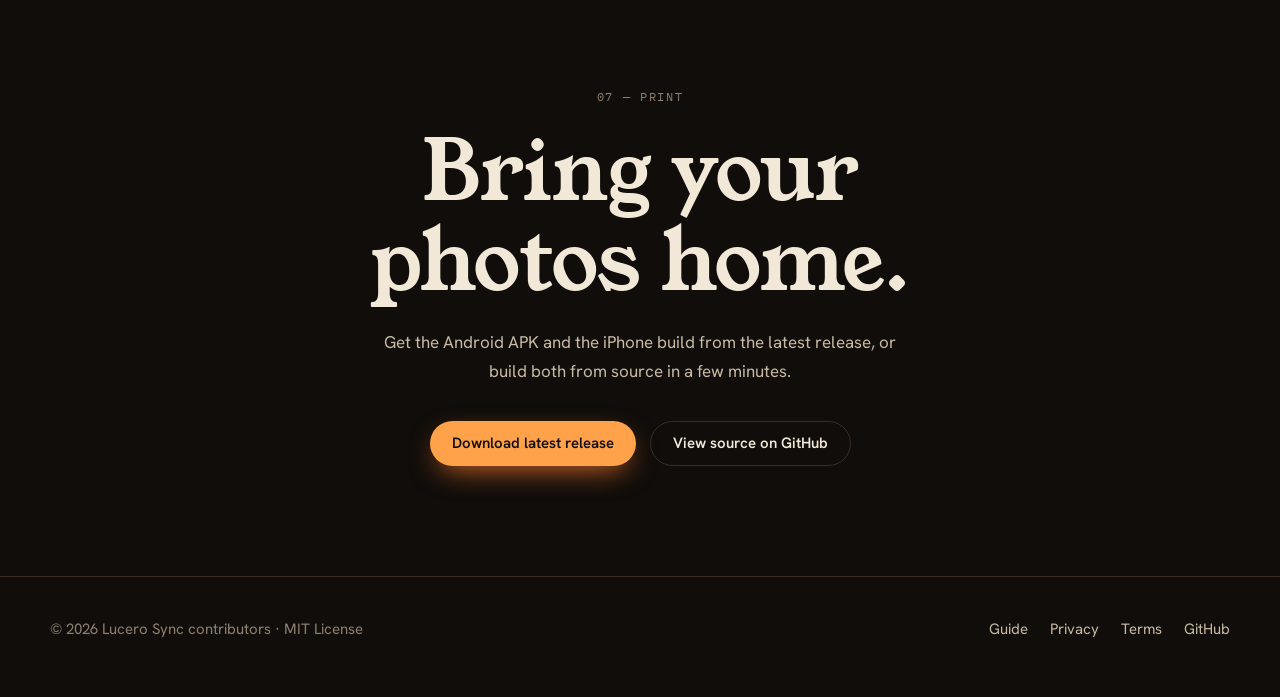
==== commit 889a708b: "Add app icon, screenshots, privacy policy corrections" ====
--- a/docs/index.html
+++ b/docs/index.html
@@ -4,7 +4,7 @@
   <meta charset="utf-8">
   <meta name="viewport" content="width=device-width, initial-scale=1">
   <title>Lucero Sync — iPhone to Android photo backup, no cloud</title>
-  <meta name="description" content="Open-source app that backs up your iPhone photos and videos directly to your Android phone over Wi-Fi. No cloud, no account, no tracking.">
+  <meta name="description" content="Open-source app that backs up your iPhone photos and videos directly to your Android phone over Wi-Fi. No cloud, no account, no servers.">
   <meta name="theme-color" content="#100d0a">
   <meta property="og:title" content="Lucero Sync — your photos, the short way home">
   <meta property="og:description" content="Back up your iPhone Camera Roll straight to your Android phone over Wi-Fi. No cloud. No account. Open source.">
@@ -52,7 +52,7 @@
         </div>
         <div class="meta rise">
           <span class="mono">MIT licensed</span>
-          <span class="mono">0 trackers</span>
+          <span class="mono">0 accounts</span>
           <span class="mono">0 servers</span>
         </div>
       </div>
@@ -204,11 +204,39 @@
     </div>
   </section>
 
+  <!-- SCREENS -->
+  <section id="screens">
+    <div class="wrap">
+      <div class="section-head reveal">
+        <span class="mono">03 — Proof sheet</span>
+        <h2>What it looks like.</h2>
+      </div>
+      <div class="screens reveal">
+        <figure>
+          <img src="assets/screens/receive.png" width="644" height="1400" loading="lazy" alt="Receive screen showing the pairing QR code, address, PIN and a log of stored photos">
+          <figcaption class="mono">Receive · pair &amp; log</figcaption>
+        </figure>
+        <figure>
+          <img src="assets/screens/discover.png" width="644" height="1400" loading="lazy" alt="Send screen listing receivers found on the Wi-Fi network">
+          <figcaption class="mono">Send · found on Wi-Fi</figcaption>
+        </figure>
+        <figure>
+          <img src="assets/screens/transfer.png" width="644" height="1400" loading="lazy" alt="Send screen mid-transfer with a progress bar for the current photo">
+          <figcaption class="mono">Send · transferring</figcaption>
+        </figure>
+        <figure>
+          <img src="assets/screens/done.png" width="644" height="1400" loading="lazy" alt="Send screen showing the library is up to date, with only the three new photos sent">
+          <figcaption class="mono">Send · only what's new</figcaption>
+        </figure>
+      </div>
+    </div>
+  </section>
+
   <!-- HOW -->
   <section id="how">
     <div class="wrap">
       <div class="section-head reveal">
-        <span class="mono">03 — Develop</span>
+        <span class="mono">04 — Develop</span>
         <h2>Three steps, then just tap Sync.</h2>
       </div>
       <div class="steps">
@@ -233,10 +261,9 @@
   <section id="privacy">
     <div class="wrap">
       <div class="manifesto reveal">
-        <span class="mono">04 — Safelight</span>
+        <span class="mono">05 — Safelight</span>
         <blockquote style="margin-top:18px">We built a photo app that <span>can't see your photos</span>, because they never come near us.</blockquote>
         <div class="facts">
-          <span class="fact"><b>0</b> analytics</span>
           <span class="fact"><b>0</b> accounts</span>
           <span class="fact"><b>0</b> servers</span>
           <span class="fact"><b>LAN</b> only</span>
@@ -251,7 +278,7 @@
   <section id="faq">
     <div class="wrap">
       <div class="section-head reveal">
-        <span class="mono">05 — Questions</span>
+        <span class="mono">06 — Questions</span>
         <h2>Good to know.</h2>
       </div>
       <div class="faq reveal">
@@ -286,7 +313,7 @@
   <!-- DOWNLOAD -->
   <section class="download">
     <div class="wrap reveal">
-      <span class="mono">06 — Print</span>
+      <span class="mono">07 — Print</span>
       <h2 style="margin-top:18px">Bring your photos home.</h2>
       <p>Get the Android APK and the iPhone build from the latest release, or build both from source in a few minutes.</p>
       <div class="ctas">
--- a/docs/assets/site.css
+++ b/docs/assets/site.css
@@ -278,6 +278,24 @@
 .route.good li::before { content: "✓"; color: var(--amber); }
 @media (max-width: 760px) { .compare { grid-template-columns: 1fr; } }
 
+/* screenshots — a proof sheet of the real app */
+.screens { display: grid; grid-template-columns: repeat(4, 1fr); gap: 28px; align-items: start; }
+.screens figure { margin: 0; }
+.screens figure:nth-child(even) { margin-top: 48px; }
+.screens img {
+  display: block; width: 100%; height: auto; border-radius: 30px;
+  border: 1px solid var(--line); background: var(--ink-2);
+  box-shadow: 0 30px 60px -30px #000, 0 0 0 6px #0b0907;
+  transition: transform .4s cubic-bezier(.2,.7,.2,1), box-shadow .4s;
+}
+.screens img:hover { transform: translateY(-6px) rotate(-.6deg); box-shadow: 0 40px 70px -30px #000, 0 0 0 6px #0b0907, 0 0 40px -10px var(--glow); }
+.screens figcaption { margin-top: 16px; text-align: center; }
+@media (max-width: 900px) {
+  .screens { grid-auto-flow: column; grid-template-columns: none; grid-auto-columns: 62%; overflow-x: auto; scroll-snap-type: x mandatory; padding-bottom: 12px; }
+  .screens figure { scroll-snap-align: center; }
+  .screens figure:nth-child(even) { margin-top: 0; }
+}
+
 /* steps */
 .steps { display: grid; grid-template-columns: repeat(3, 1fr); gap: 28px; counter-reset: step; }
 .step { position: relative; padding-top: 70px; }
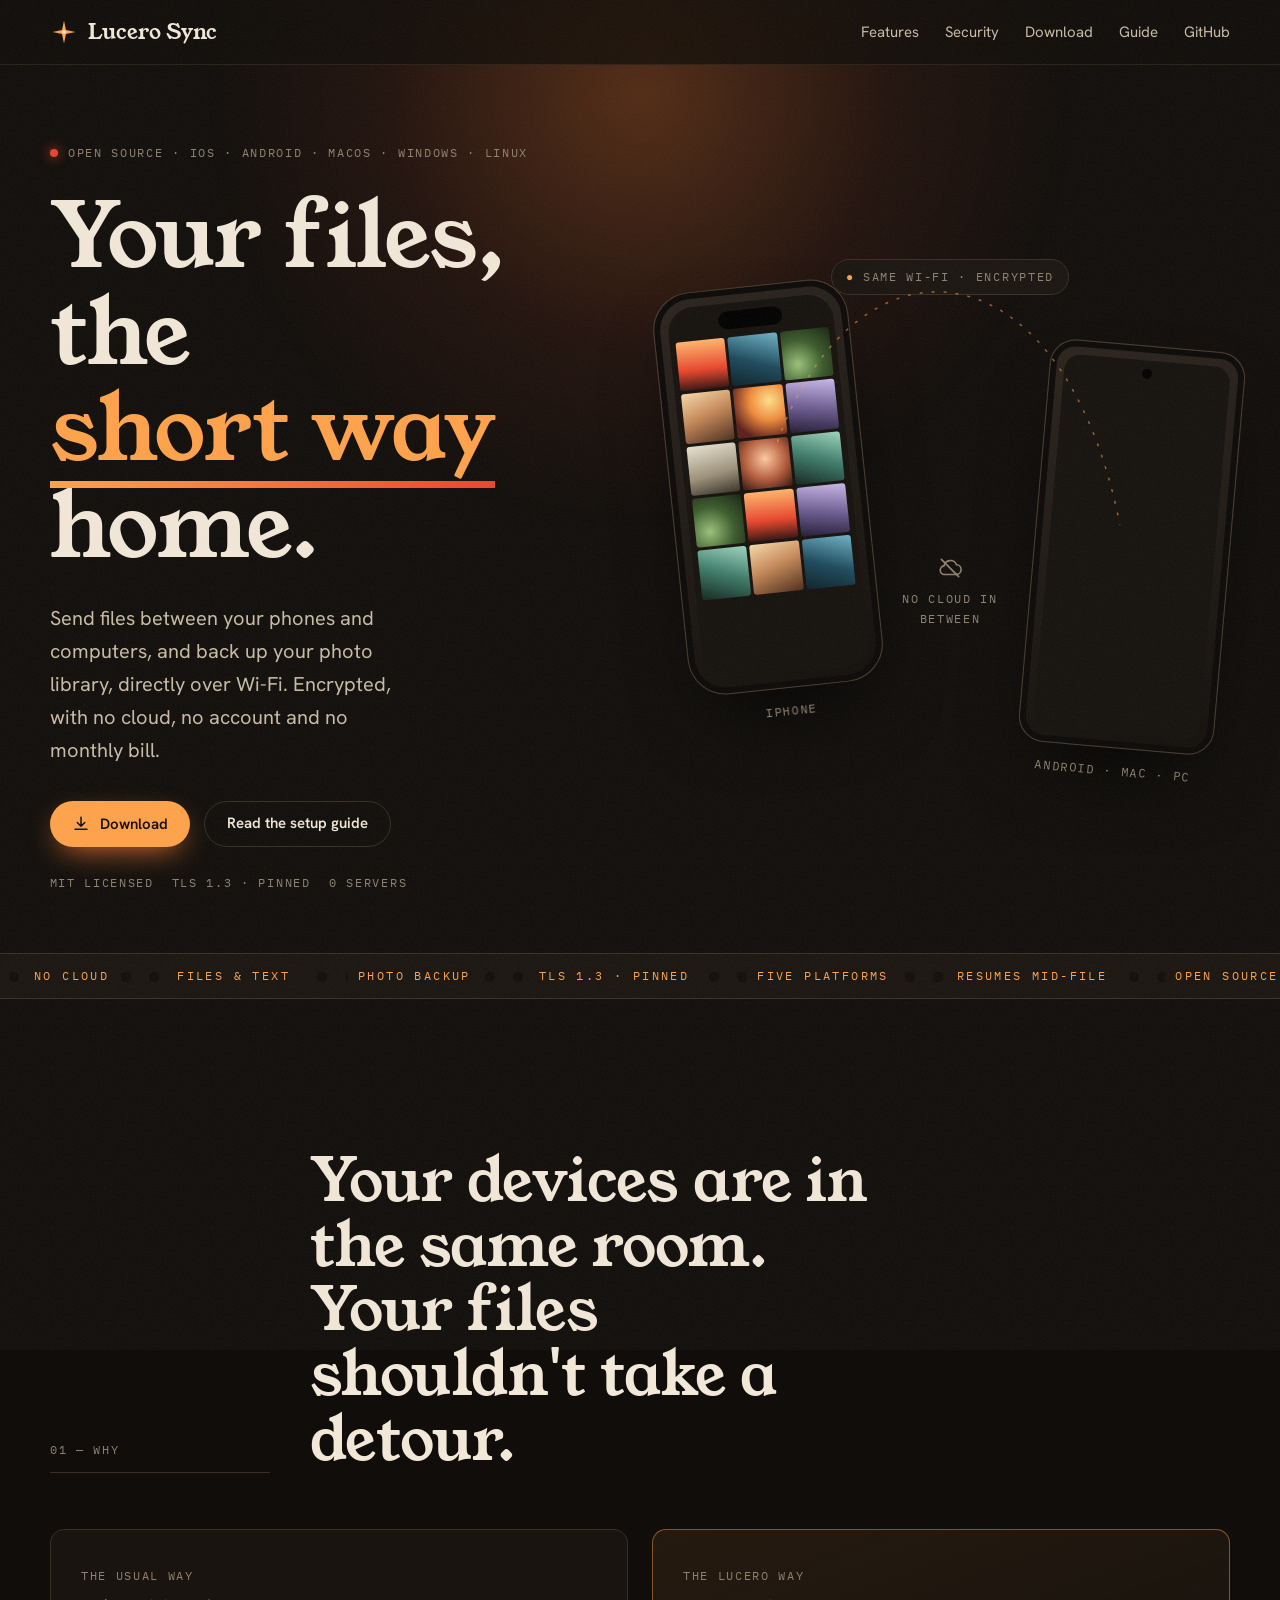
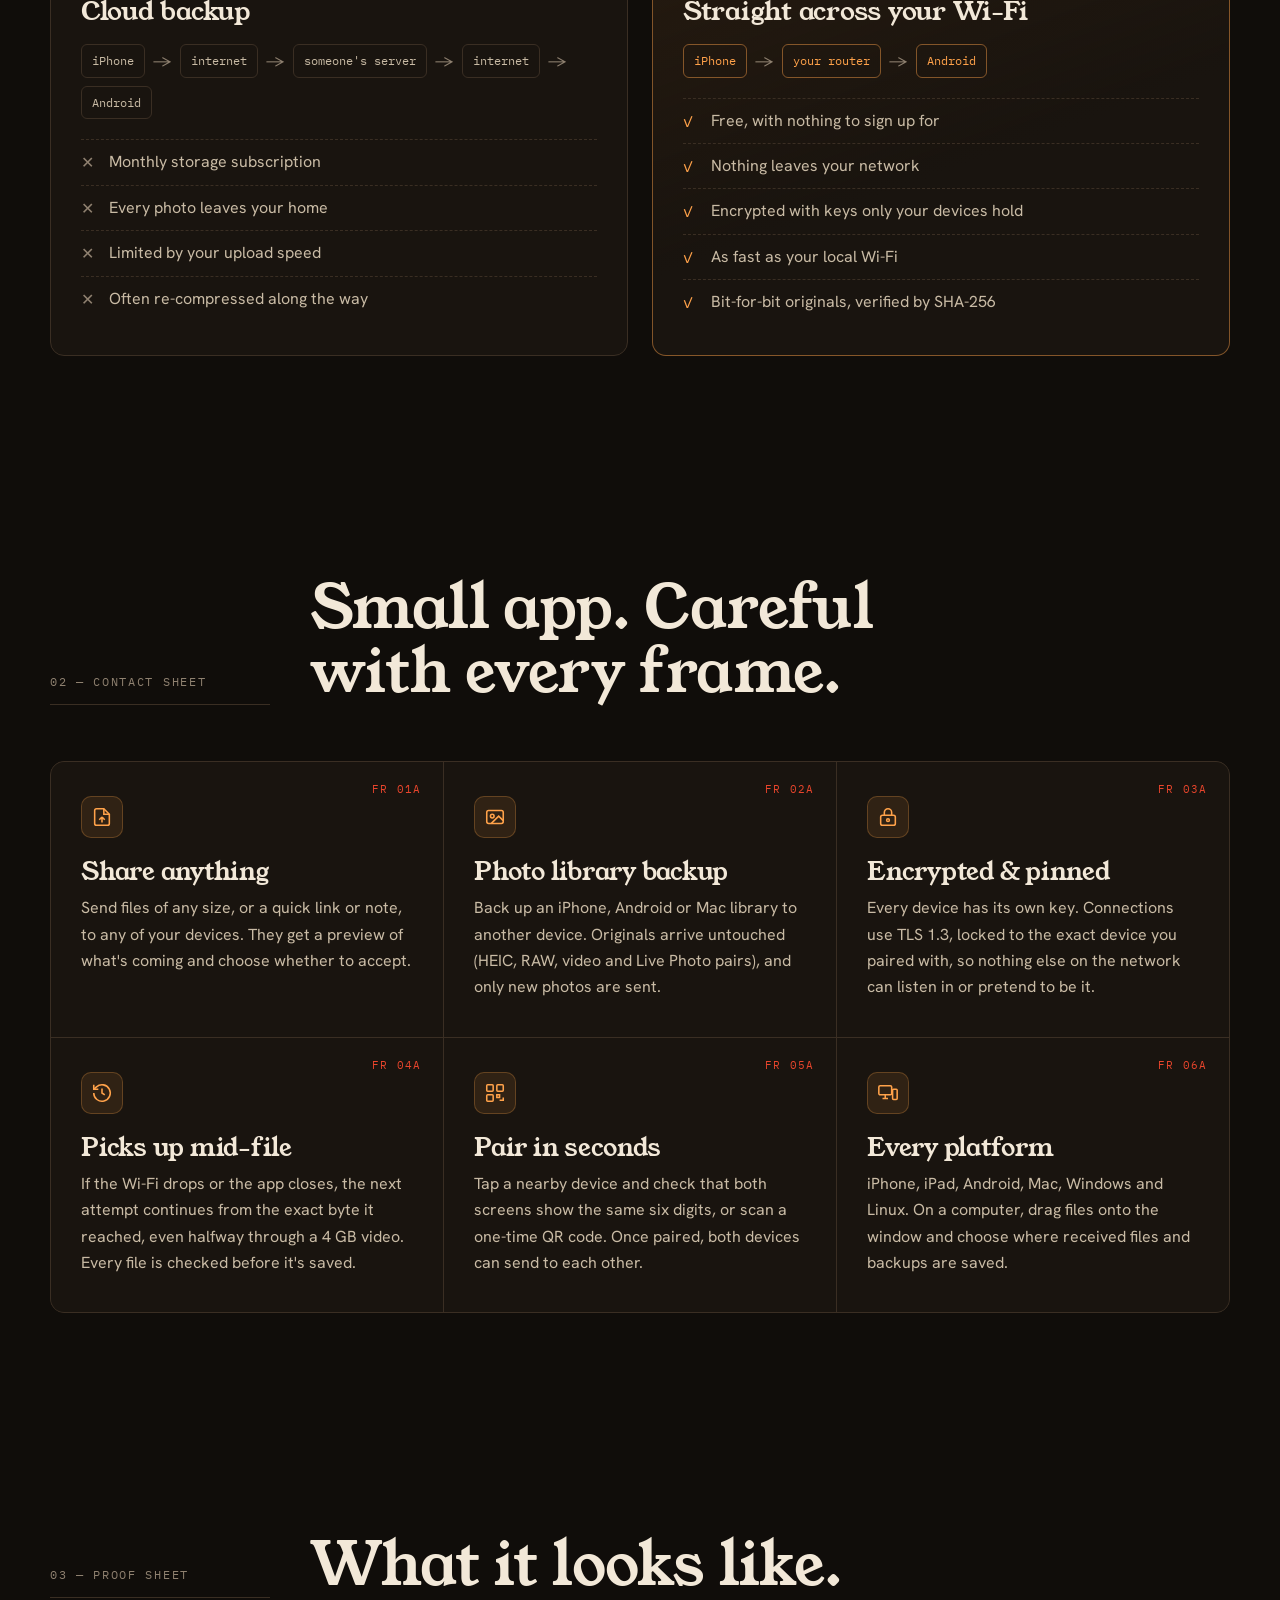
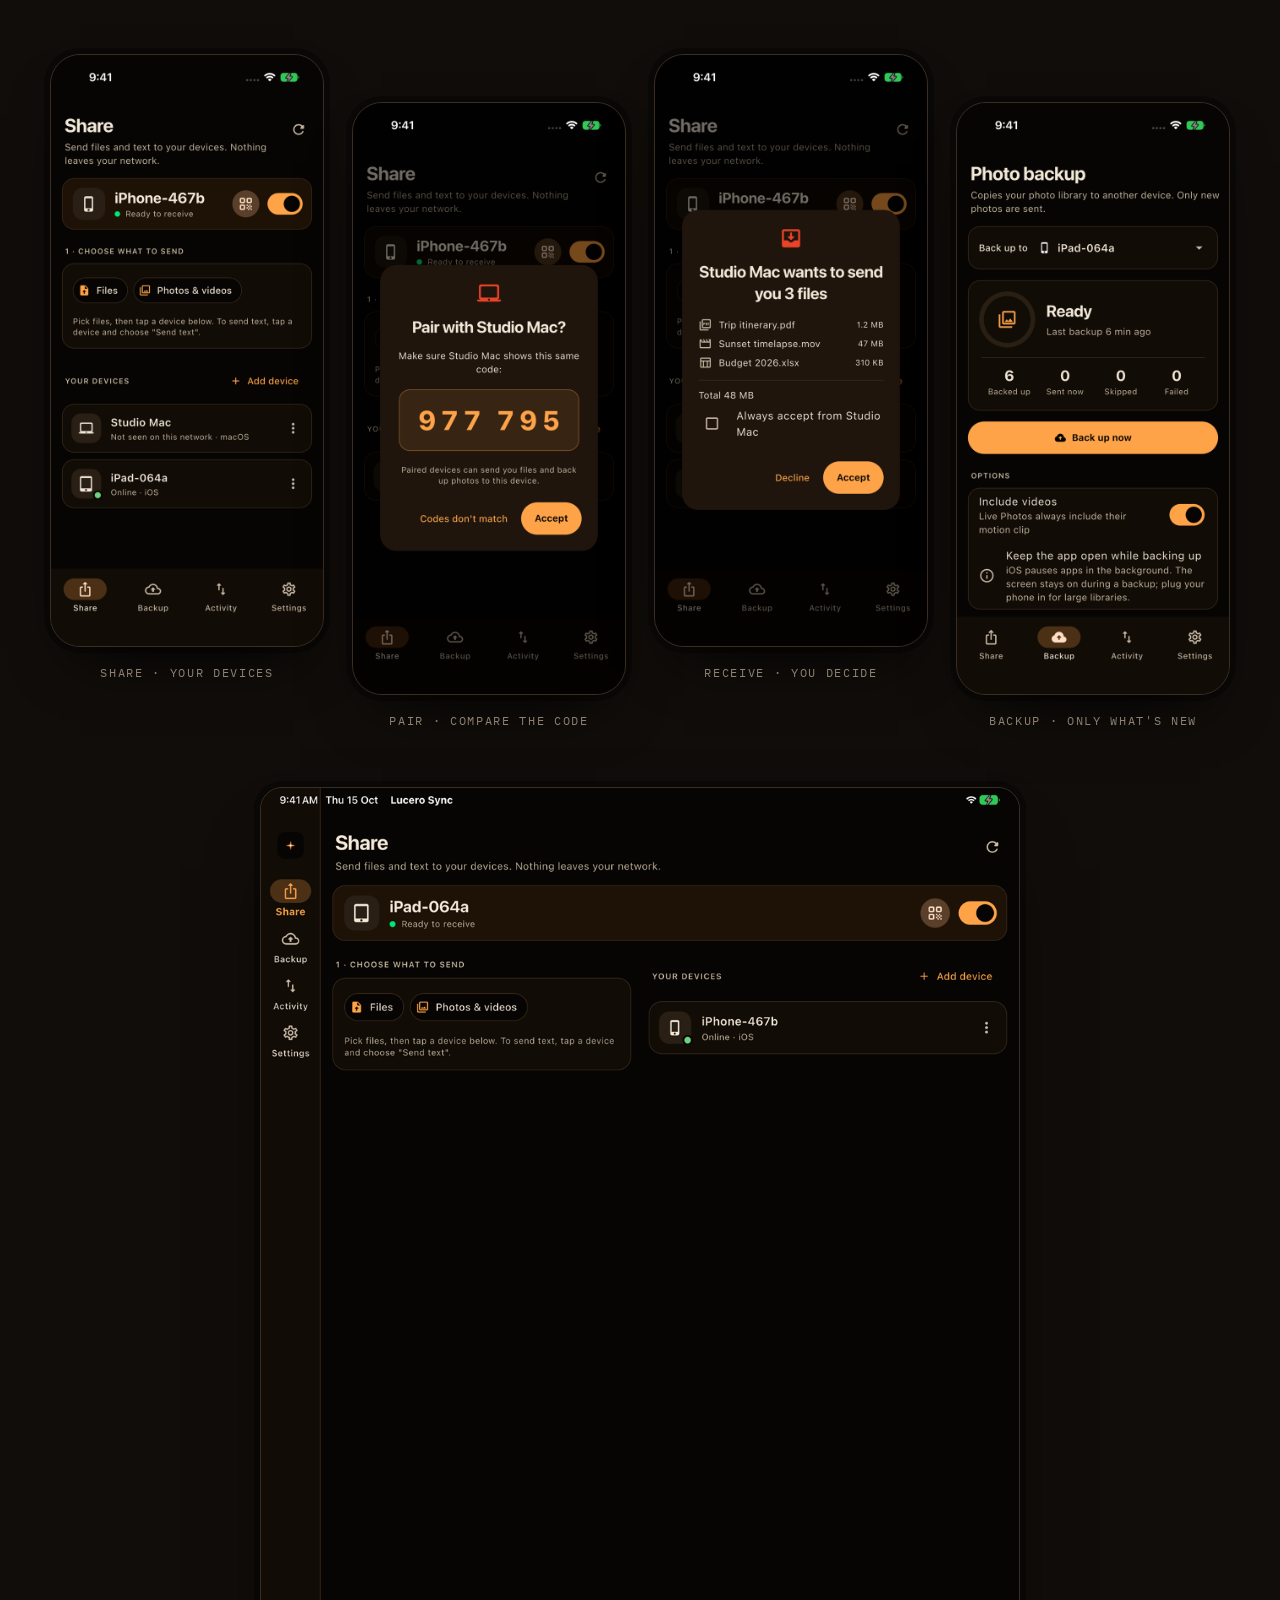
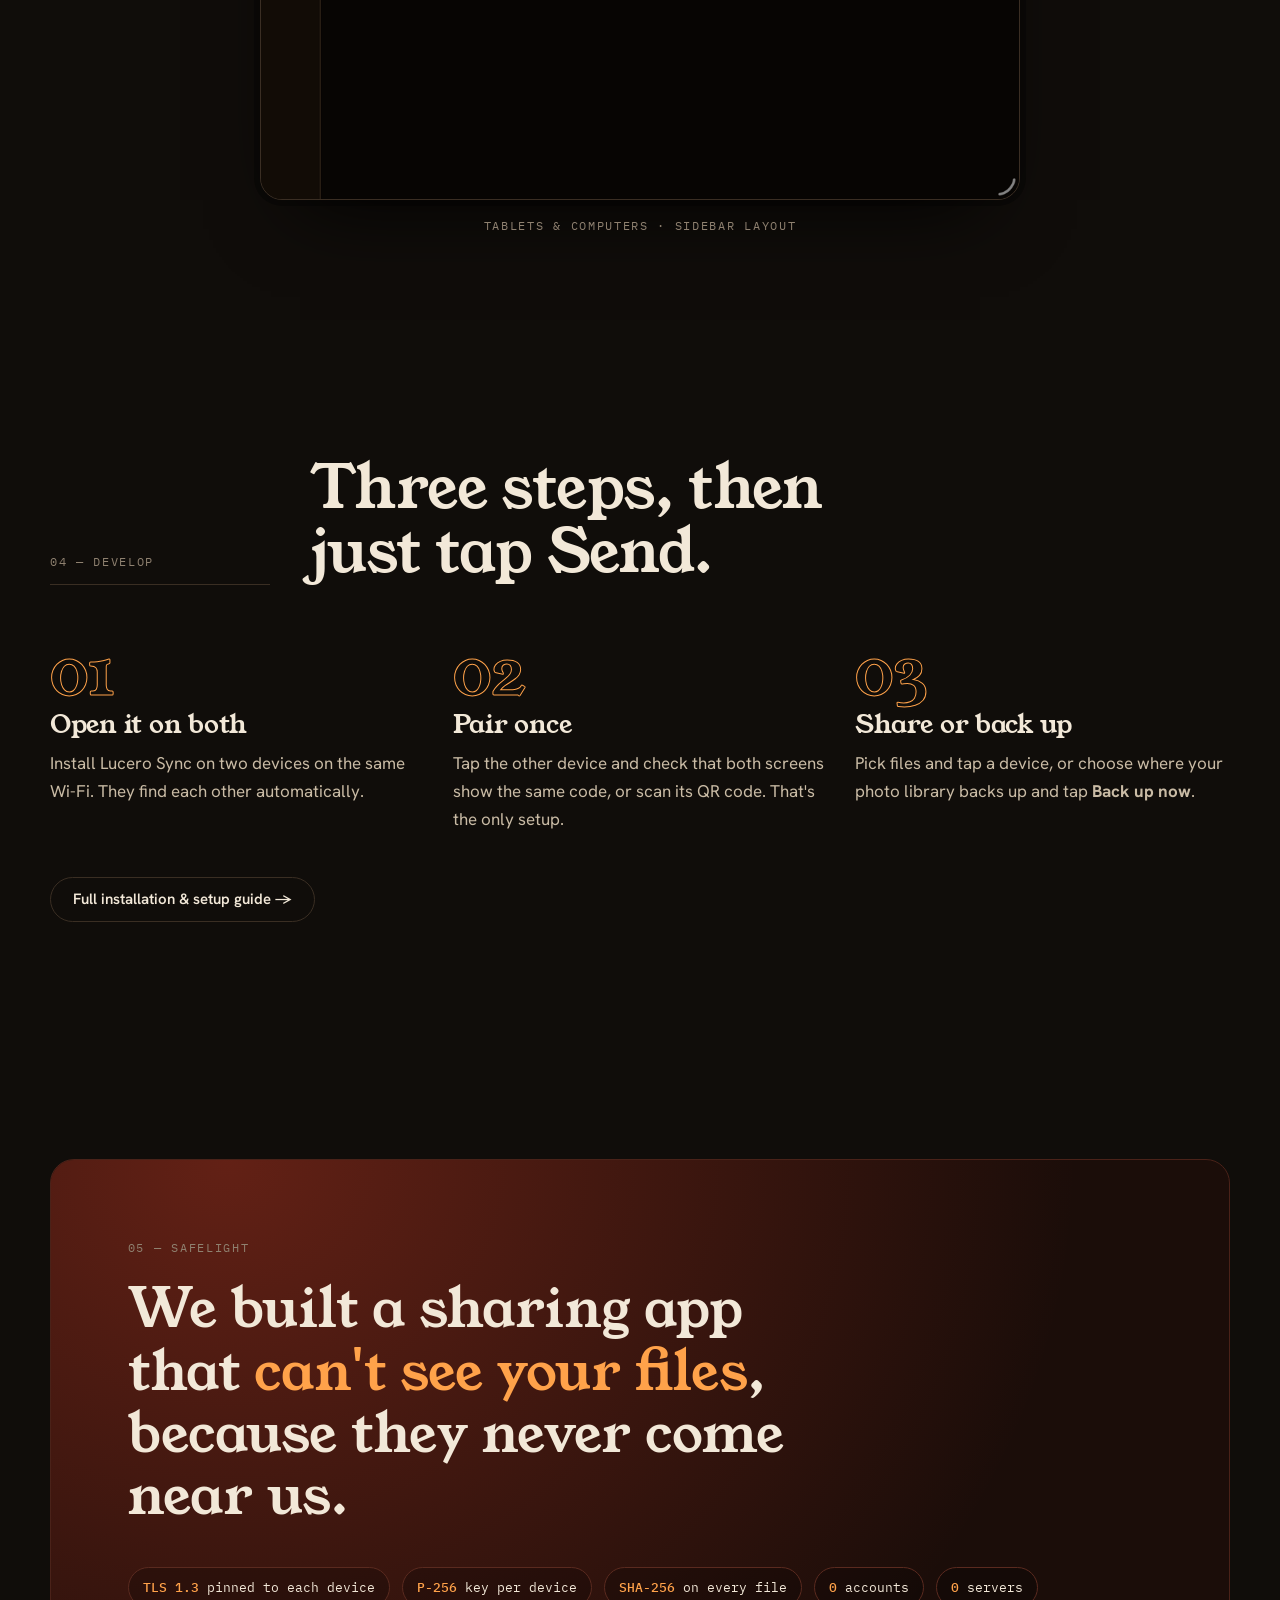
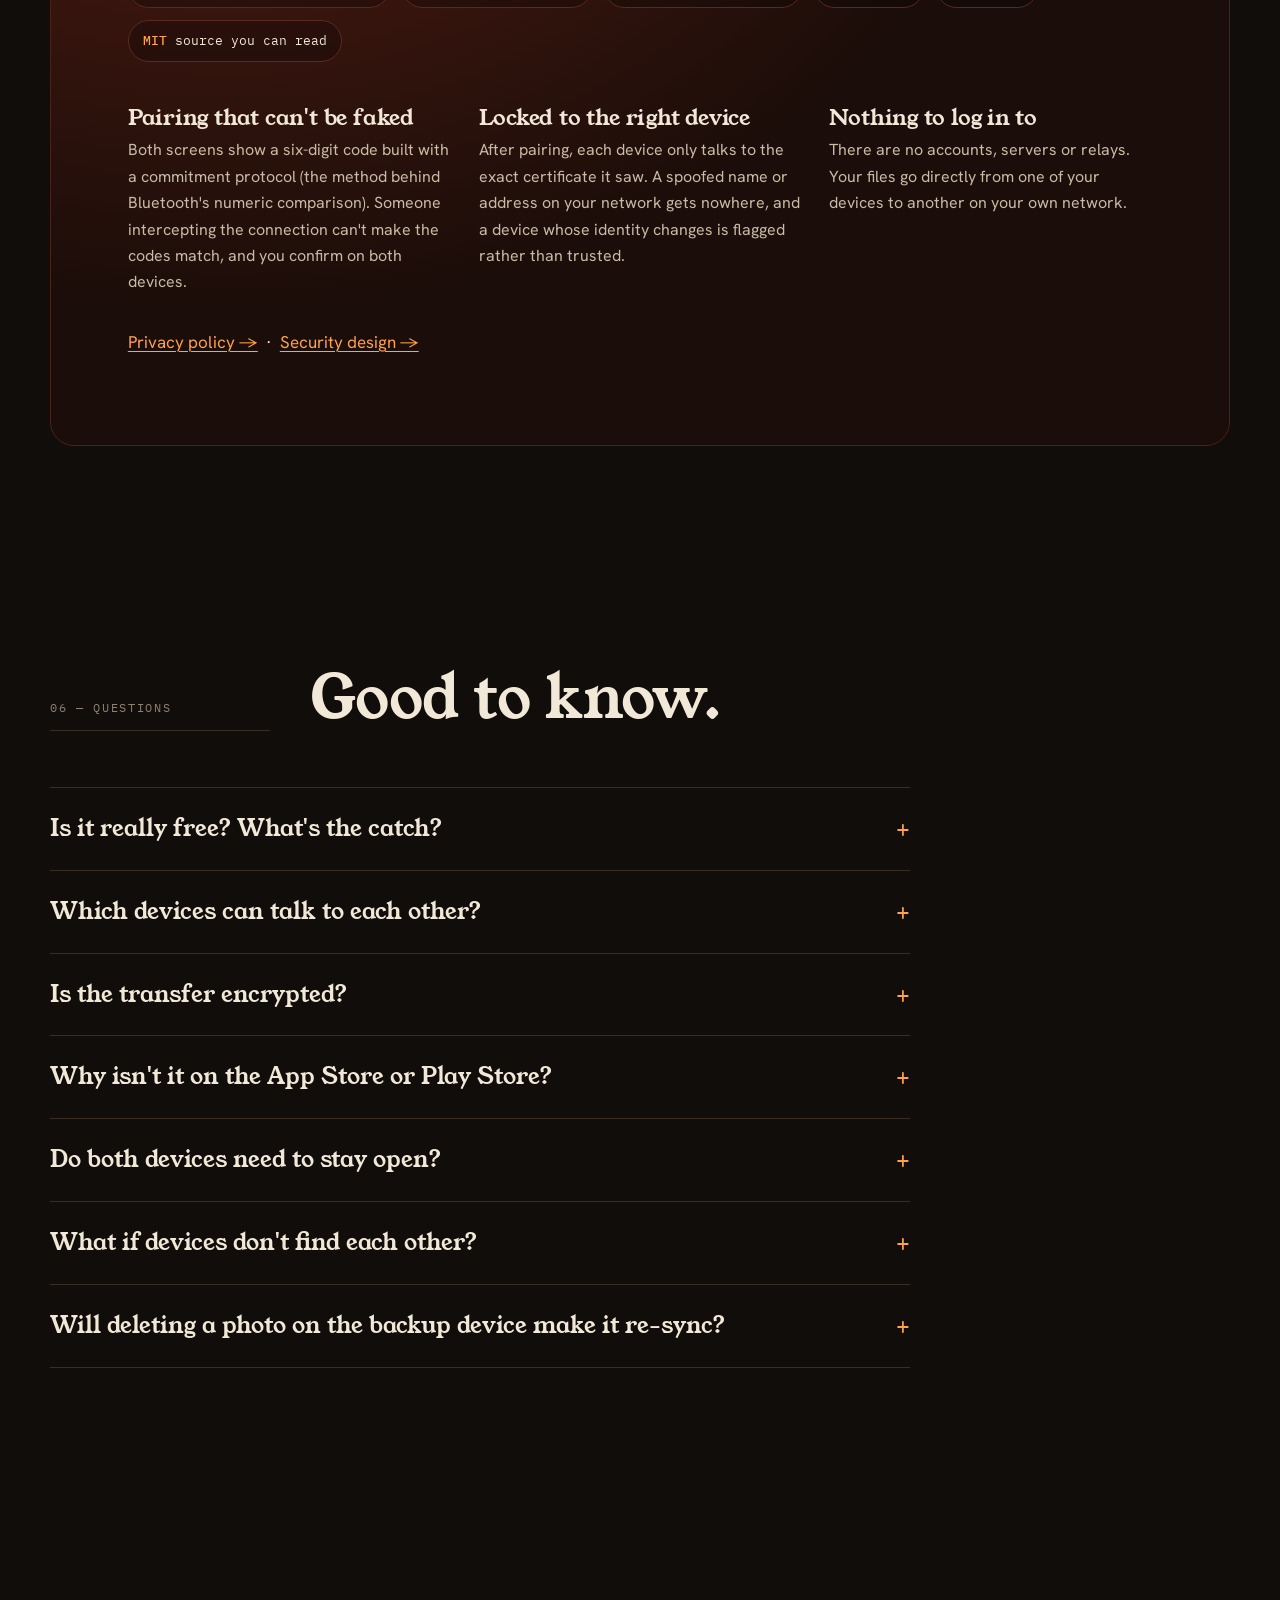
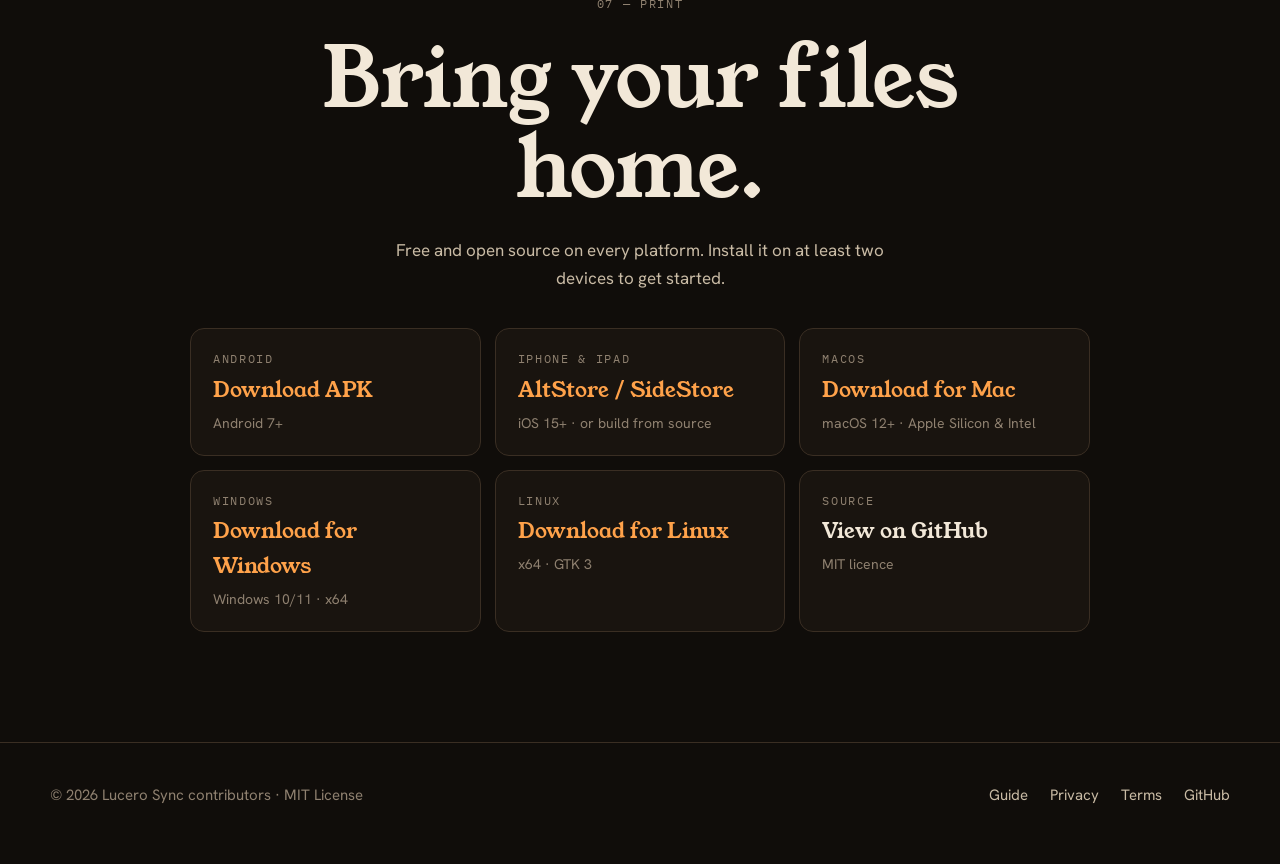
==== commit 662665c3: "Release 0.2.0: file sharing, desktop apps, encrypted protocol - Desktop apps for macOS, Windows and " ====
--- a/docs/index.html
+++ b/docs/index.html
@@ -3,11 +3,11 @@
 <head>
   <meta charset="utf-8">
   <meta name="viewport" content="width=device-width, initial-scale=1">
-  <title>Lucero Sync — iPhone to Android photo backup, no cloud</title>
-  <meta name="description" content="Open-source app that backs up your iPhone photos and videos directly to your Android phone over Wi-Fi. No cloud, no account, no servers.">
+  <title>Lucero Sync — private file sharing & photo backup, no cloud</title>
+  <meta name="description" content="Open-source app to share files and back up photos between your iPhone, Android, Mac, Windows and Linux devices over Wi-Fi. Encrypted, no cloud, no account.">
   <meta name="theme-color" content="#100d0a">
-  <meta property="og:title" content="Lucero Sync — your photos, the short way home">
-  <meta property="og:description" content="Back up your iPhone Camera Roll straight to your Android phone over Wi-Fi. No cloud. No account. Open source.">
+  <meta property="og:title" content="Lucero Sync — your files, the short way home">
+  <meta property="og:description" content="Share files and back up photos between your own devices over Wi-Fi. Encrypted, open source, no cloud, no account.">
   <meta property="og:type" content="website">
   <link rel="icon" href="assets/favicon.svg" type="image/svg+xml">
   <link rel="preconnect" href="https://fonts.googleapis.com">
@@ -27,8 +27,8 @@
     <button class="nav-toggle" aria-expanded="false" aria-controls="nav-links">Menu</button>
     <nav class="nav-links" id="nav-links">
       <a href="#features">Features</a>
-      <a href="#how">How it works</a>
-      <a href="#privacy">Privacy</a>
+      <a href="#security">Security</a>
+      <a href="#download">Download</a>
       <a href="guide.html">Guide</a>
       <a href="https://github.com/lucerowb/lucero-sync">GitHub</a>
     </nav>
@@ -40,11 +40,11 @@
   <section class="hero">
     <div class="wrap hero-grid">
       <div>
-        <div class="eyebrow mono rise"><span class="dot"></span>Open source · iOS &amp; Android</div>
-        <h1 class="rise">Your photos, the <em>short way</em> home.</h1>
-        <p class="lede rise">Lucero Sync backs up your iPhone Camera Roll straight to your Android phone over Wi-Fi. No cloud, no account, no monthly bill. Just your network.</p>
+        <div class="eyebrow mono rise"><span class="dot"></span>Open source · iOS · Android · macOS · Windows · Linux</div>
+        <h1 class="rise">Your files, the <em>short way</em> home.</h1>
+        <p class="lede rise">Send files between your phones and computers, and back up your photo library, directly over Wi-Fi. Encrypted, with no cloud, no account and no monthly bill.</p>
         <div class="ctas rise">
-          <a class="btn btn-primary" href="https://github.com/lucerowb/lucero-sync/releases/latest">
+          <a class="btn btn-primary" href="#download">
             <svg viewBox="0 0 24 24" fill="none" stroke="currentColor" stroke-width="2" aria-hidden="true"><path d="M12 3v12m0 0-5-5m5 5 5-5M4 19h16" stroke-linecap="round" stroke-linejoin="round"/></svg>
             Download
           </a>
@@ -52,13 +52,13 @@
         </div>
         <div class="meta rise">
           <span class="mono">MIT licensed</span>
-          <span class="mono">0 accounts</span>
+          <span class="mono">TLS 1.3 · pinned</span>
           <span class="mono">0 servers</span>
         </div>
       </div>
 
       <div class="stage" aria-hidden="true">
-        <div class="wifi-badge mono"><b>●</b> same Wi-Fi · port 8765</div>
+        <div class="wifi-badge mono"><b>●</b> same Wi-Fi · encrypted</div>
 
         <div class="phone ios">
           <div class="screen">
@@ -71,7 +71,7 @@
               <i class="p9"></i><i class="p4"></i><i class="p2"></i>
             </div>
           </div>
-          <span class="label mono">iPhone · sender</span>
+          <span class="label mono">iPhone</span>
         </div>
 
         <div class="phone android">
@@ -82,7 +82,7 @@
               <i class="p4"></i><i class="p5"></i><i class="p6"></i>
             </div>
           </div>
-          <span class="label mono">Android · receiver</span>
+          <span class="label mono">Android · Mac · PC</span>
         </div>
 
         <div class="arc">
@@ -104,10 +104,10 @@
 
     <div class="strip" aria-hidden="true">
       <div class="ticker">
-        <span>NO CLOUD</span><span>NO ACCOUNT</span><span>ORIGINALS ONLY</span><span>LIVE PHOTOS</span><span>RESUMES MID-FILE</span><span>NEVER DUPLICATES</span><span>OPEN SOURCE</span>
-        <span>NO CLOUD</span><span>NO ACCOUNT</span><span>ORIGINALS ONLY</span><span>LIVE PHOTOS</span><span>RESUMES MID-FILE</span><span>NEVER DUPLICATES</span><span>OPEN SOURCE</span>
-        <span>NO CLOUD</span><span>NO ACCOUNT</span><span>ORIGINALS ONLY</span><span>LIVE PHOTOS</span><span>RESUMES MID-FILE</span><span>NEVER DUPLICATES</span><span>OPEN SOURCE</span>
-        <span>NO CLOUD</span><span>NO ACCOUNT</span><span>ORIGINALS ONLY</span><span>LIVE PHOTOS</span><span>RESUMES MID-FILE</span><span>NEVER DUPLICATES</span><span>OPEN SOURCE</span>
+        <span>NO CLOUD</span><span>FILES &amp; TEXT</span><span>PHOTO BACKUP</span><span>TLS 1.3 · PINNED</span><span>FIVE PLATFORMS</span><span>RESUMES MID-FILE</span><span>OPEN SOURCE</span>
+        <span>NO CLOUD</span><span>FILES &amp; TEXT</span><span>PHOTO BACKUP</span><span>TLS 1.3 · PINNED</span><span>FIVE PLATFORMS</span><span>RESUMES MID-FILE</span><span>OPEN SOURCE</span>
+        <span>NO CLOUD</span><span>FILES &amp; TEXT</span><span>PHOTO BACKUP</span><span>TLS 1.3 · PINNED</span><span>FIVE PLATFORMS</span><span>RESUMES MID-FILE</span><span>OPEN SOURCE</span>
+        <span>NO CLOUD</span><span>FILES &amp; TEXT</span><span>PHOTO BACKUP</span><span>TLS 1.3 · PINNED</span><span>FIVE PLATFORMS</span><span>RESUMES MID-FILE</span><span>OPEN SOURCE</span>
       </div>
     </div>
   </section>
@@ -117,7 +117,7 @@
     <div class="wrap">
       <div class="section-head reveal">
         <span class="mono">01 — Why</span>
-        <h2>Your phones are in the same room. Your photos shouldn't take a detour.</h2>
+        <h2>Your devices are in the same room. Your files shouldn't take a detour.</h2>
       </div>
       <div class="compare">
         <div class="route bad reveal">
@@ -148,6 +148,7 @@
           <ul>
             <li>Free, with nothing to sign up for</li>
             <li>Nothing leaves your network</li>
+            <li>Encrypted with keys only your devices hold</li>
             <li>As fast as your local Wi-Fi</li>
             <li>Bit-for-bit originals, verified by SHA-256</li>
           </ul>
@@ -166,39 +167,39 @@
       <div class="sheet reveal">
         <article class="cell">
           <span class="num">FR 01A</span>
+          <div class="ico"><svg viewBox="0 0 24 24" fill="none" stroke="currentColor" stroke-width="1.7"><path d="M14 3H6a2 2 0 0 0-2 2v14a2 2 0 0 0 2 2h12a2 2 0 0 0 2-2V9z"/><path d="M14 3v6h6M12 18v-6m0 0-3 3m3-3 3 3"/></svg></div>
+          <h3>Share anything</h3>
+          <p>Send files of any size, or a quick link or note, to any of your devices. They get a preview of what's coming and choose whether to accept.</p>
+        </article>
+        <article class="cell">
+          <span class="num">FR 02A</span>
           <div class="ico"><svg viewBox="0 0 24 24" fill="none" stroke="currentColor" stroke-width="1.7"><rect x="3" y="5" width="18" height="14" rx="2"/><circle cx="9" cy="11" r="2"/><path d="m21 16-5-5-8 8"/></svg></div>
-          <h3>Originals, untouched</h3>
-          <p>HEIC, RAW and ProRAW photos and full-quality video arrive exactly as they were taken, with EXIF intact and no re-compression.</p>
-        </article>
-        <article class="cell">
-          <span class="num">FR 02A</span>
-          <div class="ico"><svg viewBox="0 0 24 24" fill="none" stroke="currentColor" stroke-width="1.7"><circle cx="12" cy="12" r="3"/><circle cx="12" cy="12" r="6.5" stroke-dasharray="2 2.5"/><circle cx="12" cy="12" r="10"/></svg></div>
-          <h3>Live Photos, in pairs</h3>
-          <p>The still and its motion clip arrive together as <code>IMG_0001.HEIC</code> + <code>IMG_0001.MOV</code>. A Live Photo only counts as synced once both halves are safe.</p>
+          <h3>Photo library backup</h3>
+          <p>Back up an iPhone, Android or Mac library to another device. Originals arrive untouched (HEIC, RAW, video and Live Photo pairs), and only new photos are sent.</p>
         </article>
         <article class="cell">
           <span class="num">FR 03A</span>
-          <div class="ico"><svg viewBox="0 0 24 24" fill="none" stroke="currentColor" stroke-width="1.7"><rect x="8" y="8" width="12" height="12" rx="2"/><path d="M16 8V6a2 2 0 0 0-2-2H6a2 2 0 0 0-2 2v8a2 2 0 0 0 2 2h2"/><path d="m11 14 2 2 4-4"/></svg></div>
-          <h3>Never a duplicate</h3>
-          <p>The sender keeps a ledger of what's been synced. The receiver double-checks every file by content hash and metadata before accepting it.</p>
+          <div class="ico"><svg viewBox="0 0 24 24" fill="none" stroke="currentColor" stroke-width="1.7"><rect x="4" y="10" width="16" height="11" rx="2"/><path d="M8 10V7a4 4 0 0 1 8 0v3"/><circle cx="12" cy="15.5" r="1.5"/></svg></div>
+          <h3>Encrypted &amp; pinned</h3>
+          <p>Every device has its own key. Connections use TLS 1.3, locked to the exact device you paired with, so nothing else on the network can listen in or pretend to be it.</p>
         </article>
         <article class="cell">
           <span class="num">FR 04A</span>
           <div class="ico"><svg viewBox="0 0 24 24" fill="none" stroke="currentColor" stroke-width="1.7"><path d="M3 12a9 9 0 1 0 3-6.7L3 8"/><path d="M3 3v5h5"/><path d="M12 7v5l3 2"/></svg></div>
           <h3>Picks up mid-file</h3>
-          <p>If the Wi-Fi drops or the app closes, the next sync continues from the exact byte it reached, even halfway through a 4 GB video.</p>
+          <p>If the Wi-Fi drops or the app closes, the next attempt continues from the exact byte it reached, even halfway through a 4 GB video. Every file is checked before it's saved.</p>
         </article>
         <article class="cell">
           <span class="num">FR 05A</span>
           <div class="ico"><svg viewBox="0 0 24 24" fill="none" stroke="currentColor" stroke-width="1.7"><rect x="3" y="3" width="7" height="7" rx="1"/><rect x="14" y="3" width="7" height="7" rx="1"/><rect x="3" y="14" width="7" height="7" rx="1"/><path d="M14 14h3v3h-3zM20 14v.01M14 20h.01M17 20h4v-3"/></svg></div>
-          <h3>Pair in one scan</h3>
-          <p>The receiver shows a QR code. Scan it once and the phones remember each other. Bonjour discovery finds the receiver again if its IP address changes.</p>
+          <h3>Pair in seconds</h3>
+          <p>Tap a nearby device and check that both screens show the same six digits, or scan a one-time QR code. Once paired, both devices can send to each other.</p>
         </article>
         <article class="cell">
           <span class="num">FR 06A</span>
-          <div class="ico"><svg viewBox="0 0 24 24" fill="none" stroke="currentColor" stroke-width="1.7"><path d="M7 7h11l-3-3M17 17H6l3 3"/></svg></div>
-          <h3>Any direction</h3>
-          <p>iPhone to Android is the main use, but either phone can send or receive. You can even back one phone up to several others.</p>
+          <div class="ico"><svg viewBox="0 0 24 24" fill="none" stroke="currentColor" stroke-width="1.7"><rect x="2" y="4" width="14" height="10" rx="1.5"/><path d="M6 18h6M9 14v4"/><rect x="17" y="8" width="5" height="11" rx="1"/></svg></div>
+          <h3>Every platform</h3>
+          <p>iPhone, iPad, Android, Mac, Windows and Linux. On a computer, drag files onto the window and choose where received files and backups are saved.</p>
         </article>
       </div>
     </div>
@@ -213,22 +214,26 @@
       </div>
       <div class="screens reveal">
         <figure>
-          <img src="assets/screens/receive.png" width="644" height="1400" loading="lazy" alt="Receive screen showing the pairing QR code, address, PIN and a log of stored photos">
-          <figcaption class="mono">Receive · pair &amp; log</figcaption>
+          <img src="assets/screens/share.png" width="644" height="1400" loading="lazy" alt="Share screen listing paired devices and what to send">
+          <figcaption class="mono">Share · your devices</figcaption>
         </figure>
         <figure>
-          <img src="assets/screens/discover.png" width="644" height="1400" loading="lazy" alt="Send screen listing receivers found on the Wi-Fi network">
-          <figcaption class="mono">Send · found on Wi-Fi</figcaption>
+          <img src="assets/screens/pair.png" width="644" height="1400" loading="lazy" alt="Pairing request showing a six-digit code to compare">
+          <figcaption class="mono">Pair · compare the code</figcaption>
         </figure>
         <figure>
-          <img src="assets/screens/transfer.png" width="644" height="1400" loading="lazy" alt="Send screen mid-transfer with a progress bar for the current photo">
-          <figcaption class="mono">Send · transferring</figcaption>
+          <img src="assets/screens/offer.png" width="644" height="1400" loading="lazy" alt="Incoming files prompt with Accept and Decline">
+          <figcaption class="mono">Receive · you decide</figcaption>
         </figure>
         <figure>
-          <img src="assets/screens/done.png" width="644" height="1400" loading="lazy" alt="Send screen showing the library is up to date, with only the three new photos sent">
-          <figcaption class="mono">Send · only what's new</figcaption>
+          <img src="assets/screens/backup.png" width="644" height="1400" loading="lazy" alt="Photo backup showing the library is up to date">
+          <figcaption class="mono">Backup · only what's new</figcaption>
         </figure>
       </div>
+      <figure class="wide-shot reveal">
+        <img src="assets/screens/tablet.png" width="1050" height="1400" loading="lazy" alt="Tablet and desktop layout with a sidebar, the composer and the device list side by side">
+        <figcaption class="mono">Tablets &amp; computers · sidebar layout</figcaption>
+      </figure>
     </div>
   </section>
 
@@ -237,39 +242,55 @@
     <div class="wrap">
       <div class="section-head reveal">
         <span class="mono">04 — Develop</span>
-        <h2>Three steps, then just tap Sync.</h2>
+        <h2>Three steps, then just tap Send.</h2>
       </div>
       <div class="steps">
         <div class="step reveal">
-          <h3>Start the receiver</h3>
-          <p>On Android, open the <strong>Receive</strong> tab and tap Start. It shows a QR code and a 6-digit PIN.</p>
+          <h3>Open it on both</h3>
+          <p>Install Lucero Sync on two devices on the same Wi-Fi. They find each other automatically.</p>
         </div>
         <div class="step reveal">
-          <h3>Pair your iPhone</h3>
-          <p>On iPhone, open <strong>Send</strong> and scan the code. The phones remember each other from then on.</p>
+          <h3>Pair once</h3>
+          <p>Tap the other device and check that both screens show the same code, or scan its QR code. That's the only setup.</p>
         </div>
         <div class="step reveal">
-          <h3>Sync now</h3>
-          <p>Lucero compares your library with what's already been backed up and sends only what's new, every time.</p>
+          <h3>Share or back up</h3>
+          <p>Pick files and tap a device, or choose where your photo library backs up and tap <strong>Back up now</strong>.</p>
         </div>
       </div>
       <p class="reveal" style="margin-top:44px"><a class="btn btn-ghost" href="guide.html">Full installation &amp; setup guide →</a></p>
     </div>
   </section>
 
-  <!-- PRIVACY -->
-  <section id="privacy">
+  <!-- SECURITY / PRIVACY -->
+  <section id="security">
     <div class="wrap">
       <div class="manifesto reveal">
         <span class="mono">05 — Safelight</span>
-        <blockquote style="margin-top:18px">We built a photo app that <span>can't see your photos</span>, because they never come near us.</blockquote>
+        <blockquote style="margin-top:18px">We built a sharing app that <span>can't see your files</span>, because they never come near us.</blockquote>
         <div class="facts">
+          <span class="fact"><b>TLS 1.3</b> pinned to each device</span>
+          <span class="fact"><b>P-256</b> key per device</span>
+          <span class="fact"><b>SHA-256</b> on every file</span>
           <span class="fact"><b>0</b> accounts</span>
           <span class="fact"><b>0</b> servers</span>
-          <span class="fact"><b>LAN</b> only</span>
           <span class="fact"><b>MIT</b> source you can read</span>
         </div>
-        <p style="margin-top:36px"><a href="privacy.html">Read the privacy policy →</a></p>
+        <div class="sec-grid">
+          <div>
+            <h3>Pairing that can't be faked</h3>
+            <p>Both screens show a six-digit code built with a commitment protocol (the method behind Bluetooth's numeric comparison). Someone intercepting the connection can't make the codes match, and you confirm on both devices.</p>
+          </div>
+          <div>
+            <h3>Locked to the right device</h3>
+            <p>After pairing, each device only talks to the exact certificate it saw. A spoofed name or address on your network gets nowhere, and a device whose identity changes is flagged rather than trusted.</p>
+          </div>
+          <div>
+            <h3>Nothing to log in to</h3>
+            <p>There are no accounts, servers or relays. Your files go directly from one of your devices to another on your own network.</p>
+          </div>
+        </div>
+        <p style="margin-top:32px"><a href="privacy.html">Privacy policy →</a> &nbsp;·&nbsp; <a href="https://github.com/lucerowb/lucero-sync/blob/main/ARCHITECTURE.md#security-model">Security design →</a></p>
       </div>
     </div>
   </section>
@@ -287,38 +308,58 @@
           <p>There's no catch. It's an MIT-licensed open-source project with no servers to pay for, so there's nothing to charge for. If you'd like to give something back, star the repo or contribute.</p>
         </details>
         <details>
+          <summary>Which devices can talk to each other?</summary>
+          <p>Any combination of iPhone, iPad, Android, Mac, Windows and Linux. Every device can send and receive files and text. Photo library backup can run <em>from</em> an iPhone, Android or Mac <em>to</em> any of them, so a Windows PC or Linux box makes a great backup destination.</p>
+        </details>
+        <details>
+          <summary>Is the transfer encrypted?</summary>
+          <p>Yes. Since v0.2, every connection uses TLS 1.3 pinned to the certificate of the device you paired with, and every file is verified with SHA-256 before it's saved. The <a href="https://github.com/lucerowb/lucero-sync/blob/main/SECURITY.md">security policy</a> lists exactly what it protects against.</p>
+        </details>
+        <details>
           <summary>Why isn't it on the App Store or Play Store?</summary>
-          <p>Play Store policy restricts the "all files access" permission that lets backups land in your Gallery, and App Store distribution needs a paid developer account. For now, Android installs from a downloadable APK, and iPhone installs by building the app with a free Apple ID or sideloading it with AltStore or SideStore. The <a href="guide.html">guide</a> walks through both.</p>
-        </details>
-        <details>
-          <summary>Do both phones need to stay open during a sync?</summary>
-          <p>Yes, for now. iOS doesn't let apps run long uploads in the background, so keep Lucero open and the phone plugged in. The app keeps the screen awake for you. Later syncs only send new photos, so they're quick.</p>
-        </details>
-        <details>
-          <summary>What if I use iCloud "Optimize iPhone Storage"?</summary>
-          <p>That works. Lucero asks iOS for the full-quality original, and iOS downloads it from iCloud first if needed, so the iPhone needs an internet connection for those photos.</p>
-        </details>
-        <details>
-          <summary>Is the transfer encrypted?</summary>
-          <p>Not yet. Transfers use plain HTTP on your local network, and the receiver only accepts devices that know its PIN. It's built for your home Wi-Fi; avoid using it on public networks. Encrypted transfers are on the roadmap. See the <a href="https://github.com/lucerowb/lucero-sync/blob/main/SECURITY.md">security policy</a>.</p>
-        </details>
-        <details>
-          <summary>Will deleting a photo on Android make it re-sync?</summary>
-          <p>Yes, by design. If a backed-up file is missing from the receiver's folder, the next sync restores it. Photos you delete on the iPhone stay in the backup.</p>
+          <p>App Store distribution needs a paid developer account, and Play Store policy restricts the "all files access" permission that lets backups land in your gallery. Android installs from an APK. iPhones use AltStore, SideStore or a free Apple ID build. Computers download a zip. The <a href="guide.html">guide</a> walks through each.</p>
+        </details>
+        <details>
+          <summary>Do both devices need to stay open?</summary>
+          <p>Yes, for now. iOS doesn't let apps run long uploads in the background, so keep Lucero Sync open and the phone plugged in for big backups; the app keeps the screen awake. Computers can simply leave it running.</p>
+        </details>
+        <details>
+          <summary>What if devices don't find each other?</summary>
+          <p>Some networks block discovery (guest Wi-Fi, "client isolation", VPNs, Windows "Public" networks). You can always pair with a QR code or by entering the other device's IP address. <strong>Settings › Connection help</strong> shows both addresses and fixes for each platform.</p>
+        </details>
+        <details>
+          <summary>Will deleting a photo on the backup device make it re-sync?</summary>
+          <p>Yes, by design. If a backed-up file is missing from the destination folder, the next backup restores it. Photos you delete on your phone stay in the backup.</p>
         </details>
       </div>
     </div>
   </section>
 
   <!-- DOWNLOAD -->
-  <section class="download">
+  <section class="download" id="download">
     <div class="wrap reveal">
       <span class="mono">07 — Print</span>
-      <h2 style="margin-top:18px">Bring your photos home.</h2>
-      <p>Get the Android APK and the iPhone build from the latest release, or build both from source in a few minutes.</p>
-      <div class="ctas">
-        <a class="btn btn-primary" href="https://github.com/lucerowb/lucero-sync/releases/latest">Download latest release</a>
-        <a class="btn btn-ghost" href="https://github.com/lucerowb/lucero-sync">View source on GitHub</a>
+      <h2 style="margin-top:18px">Bring your files home.</h2>
+      <p>Free and open source on every platform. Install it on at least two devices to get started.</p>
+      <div class="platforms">
+        <a class="platform" href="https://github.com/lucerowb/lucero-sync/releases/latest/download/lucero-sync.apk">
+          <span class="mono">Android</span><strong>Download APK</strong><small>Android 7+</small>
+        </a>
+        <a class="platform" href="guide.html#iphone">
+          <span class="mono">iPhone &amp; iPad</span><strong>AltStore / SideStore</strong><small>iOS 15+ · or build from source</small>
+        </a>
+        <a class="platform" href="https://github.com/lucerowb/lucero-sync/releases/latest/download/lucero-sync-macos.zip">
+          <span class="mono">macOS</span><strong>Download for Mac</strong><small>macOS 12+ · Apple Silicon &amp; Intel</small>
+        </a>
+        <a class="platform" href="https://github.com/lucerowb/lucero-sync/releases/latest/download/lucero-sync-windows-x64.zip">
+          <span class="mono">Windows</span><strong>Download for Windows</strong><small>Windows 10/11 · x64</small>
+        </a>
+        <a class="platform" href="https://github.com/lucerowb/lucero-sync/releases/latest/download/lucero-sync-linux-x64.tar.gz">
+          <span class="mono">Linux</span><strong>Download for Linux</strong><small>x64 · GTK 3</small>
+        </a>
+        <a class="platform ghost" href="https://github.com/lucerowb/lucero-sync">
+          <span class="mono">Source</span><strong>View on GitHub</strong><small>MIT licence</small>
+        </a>
       </div>
     </div>
   </section>
--- a/docs/assets/site.css
+++ b/docs/assets/site.css
@@ -355,7 +355,7 @@
 .toc ol { list-style: none; margin: 14px 0 0; padding: 0; border-left: 1px solid var(--line); }
 .toc a { display: block; padding: 6px 0 6px 16px; margin-left: -1px; border-left: 1px solid transparent; color: var(--paper-dim); text-decoration: none; }
 .toc a:hover, .toc a.active { color: var(--amber); border-left-color: var(--amber); }
-@media (max-width: 900px) { .doc { grid-template-columns: 1fr; gap: 24px; } .toc { position: static; } }
+@media (max-width: 900px) { .doc { grid-template-columns: minmax(0, 1fr); gap: 24px; } .toc { position: static; } }
 
 .prose { max-width: 74ch; }
 .prose h2 { font-size: 36px; margin: 64px 0 18px; padding-top: 12px; scroll-margin-top: 90px; }
@@ -392,3 +392,31 @@
   .android .gallery i { opacity: 1; }
   .frame { display: none; }
 }
+
+/* wide tablet/desktop screenshot under the phone proof sheet */
+.wide-shot { margin: 56px auto 0; max-width: 760px; }
+.wide-shot img {
+  display: block; width: 100%; height: auto; border-radius: 22px;
+  border: 1px solid var(--line); box-shadow: 0 40px 80px -40px #000, 0 0 0 6px #0b0907;
+}
+.wide-shot figcaption { margin-top: 16px; text-align: center; }
+
+/* security explainer inside the manifesto */
+.sec-grid { display: grid; grid-template-columns: repeat(3, 1fr); gap: 28px; margin-top: 44px; }
+.sec-grid h3 { font-size: 22px; margin-bottom: 8px; }
+.sec-grid p { margin: 0; color: var(--paper-dim); font-size: 16px; }
+@media (max-width: 860px) { .sec-grid { grid-template-columns: 1fr; } }
+
+/* download grid */
+.platforms { display: grid; grid-template-columns: repeat(3, 1fr); gap: 14px; max-width: 900px; margin: 0 auto; text-align: left; }
+.platform {
+  display: flex; flex-direction: column; gap: 4px; padding: 20px 22px; border-radius: var(--radius);
+  background: var(--ink-2); border: 1px solid var(--line); color: var(--paper); text-decoration: none;
+  transition: border-color .2s, transform .2s, background .2s;
+}
+.platform:hover { border-color: var(--amber); transform: translateY(-2px); color: var(--paper); }
+.platform strong { font-family: var(--f-display); font-weight: 400; font-size: 21px; color: var(--amber); }
+.platform small { color: var(--muted); font-size: 14px; }
+.platform.ghost strong { color: var(--paper); }
+@media (max-width: 860px) { .platforms { grid-template-columns: 1fr 1fr; } }
+@media (max-width: 520px) { .platforms { grid-template-columns: 1fr; } }
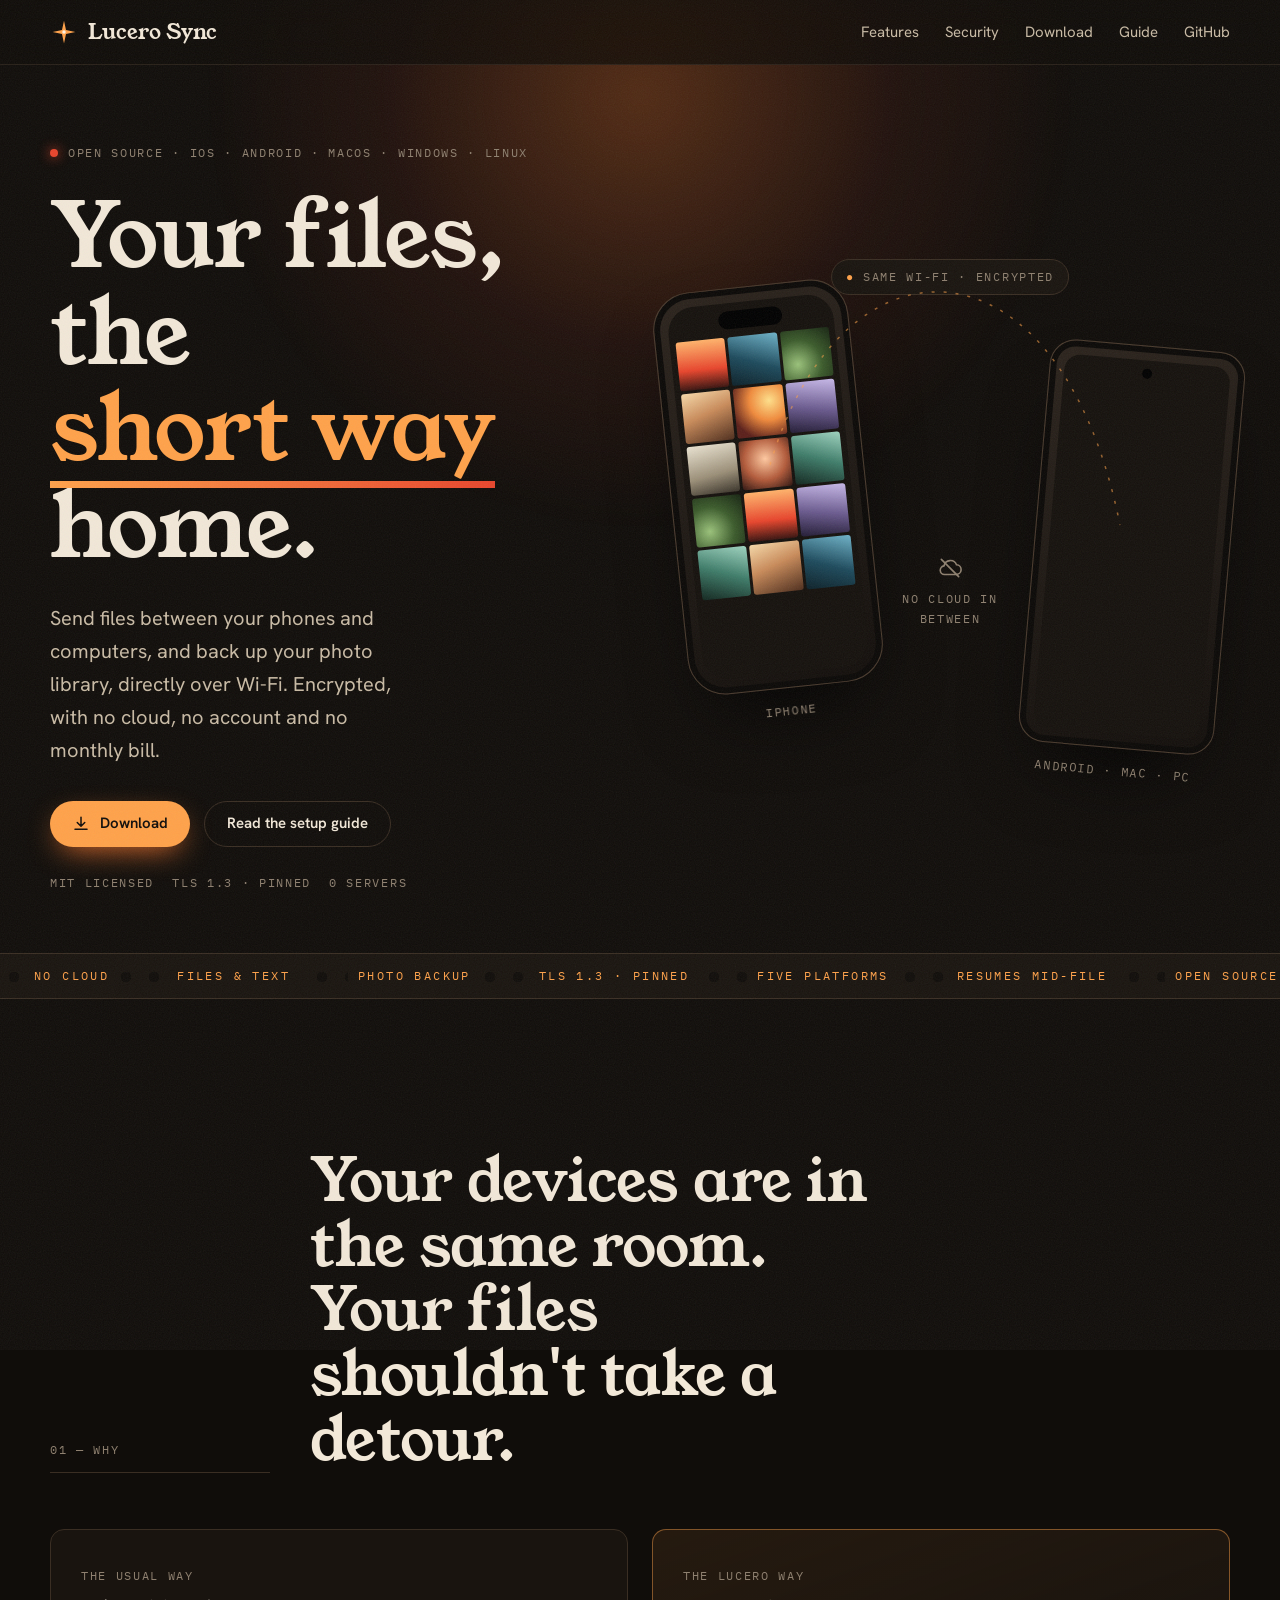
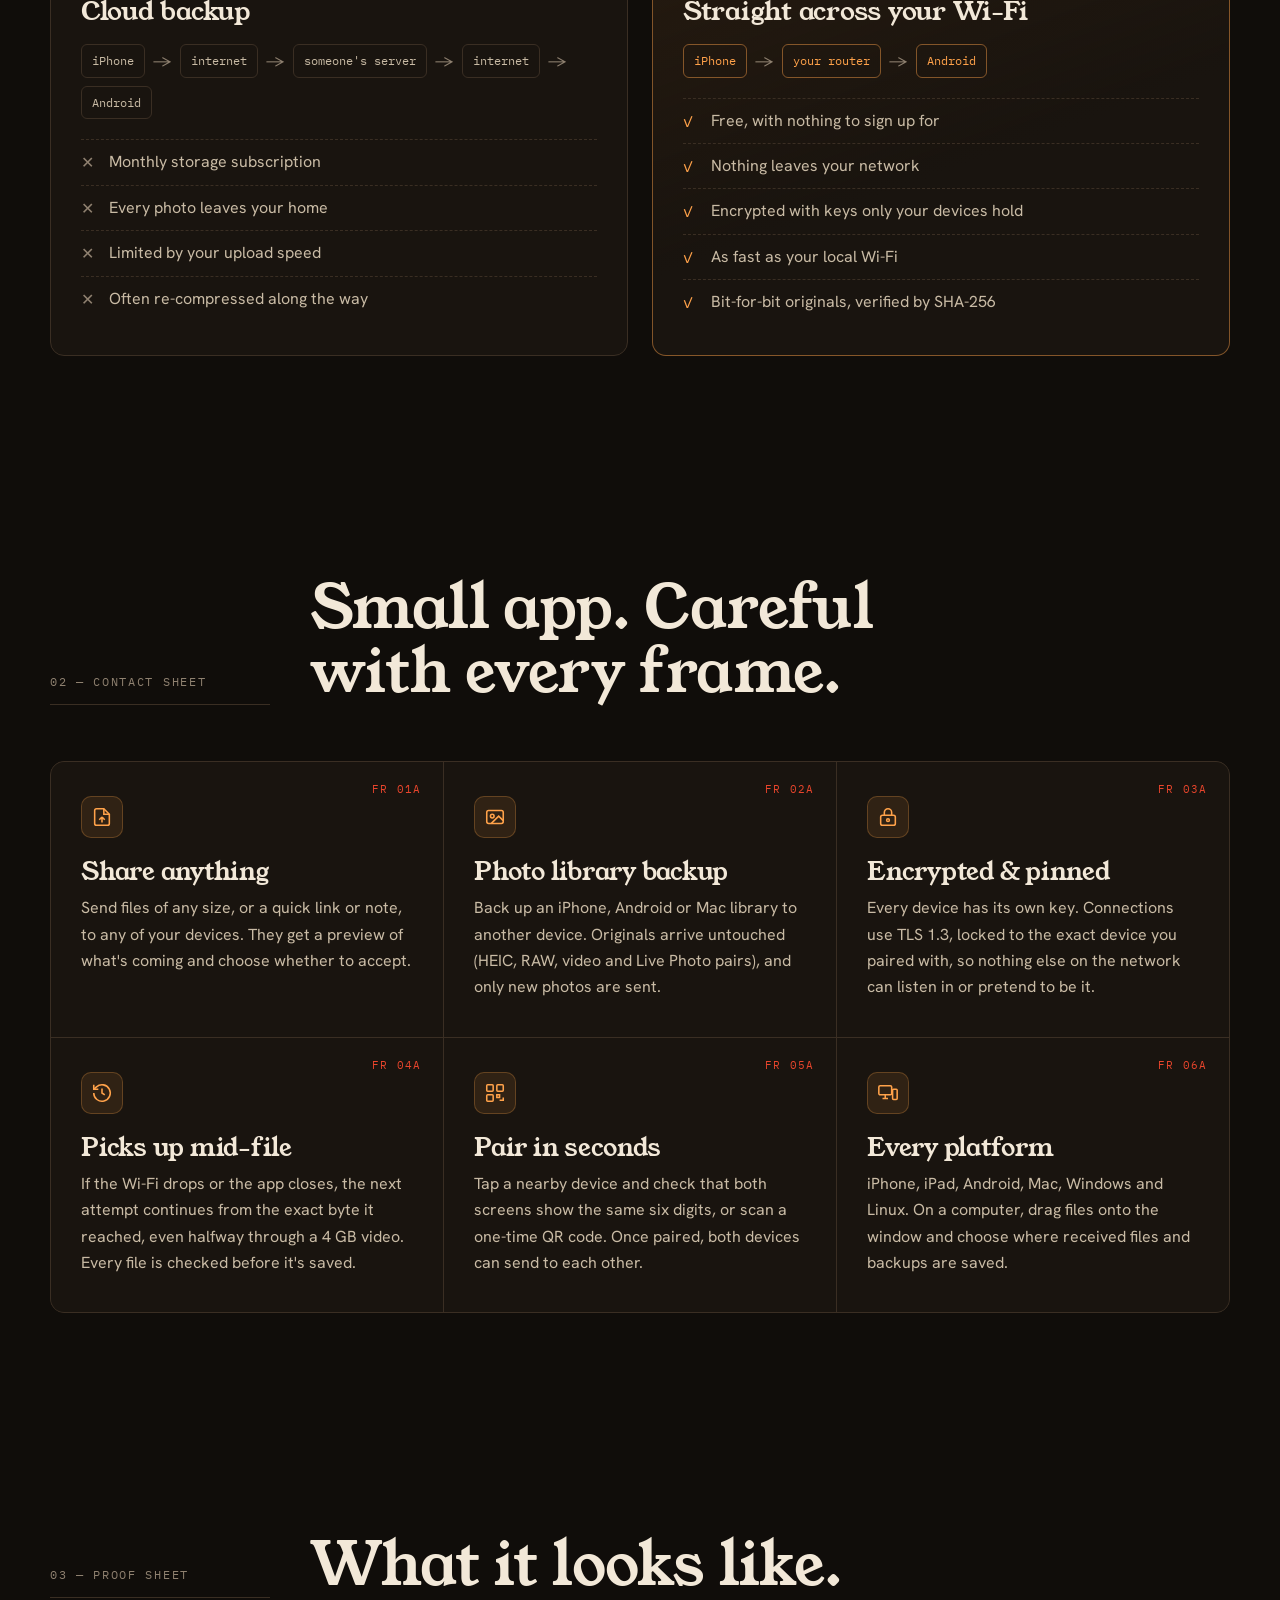
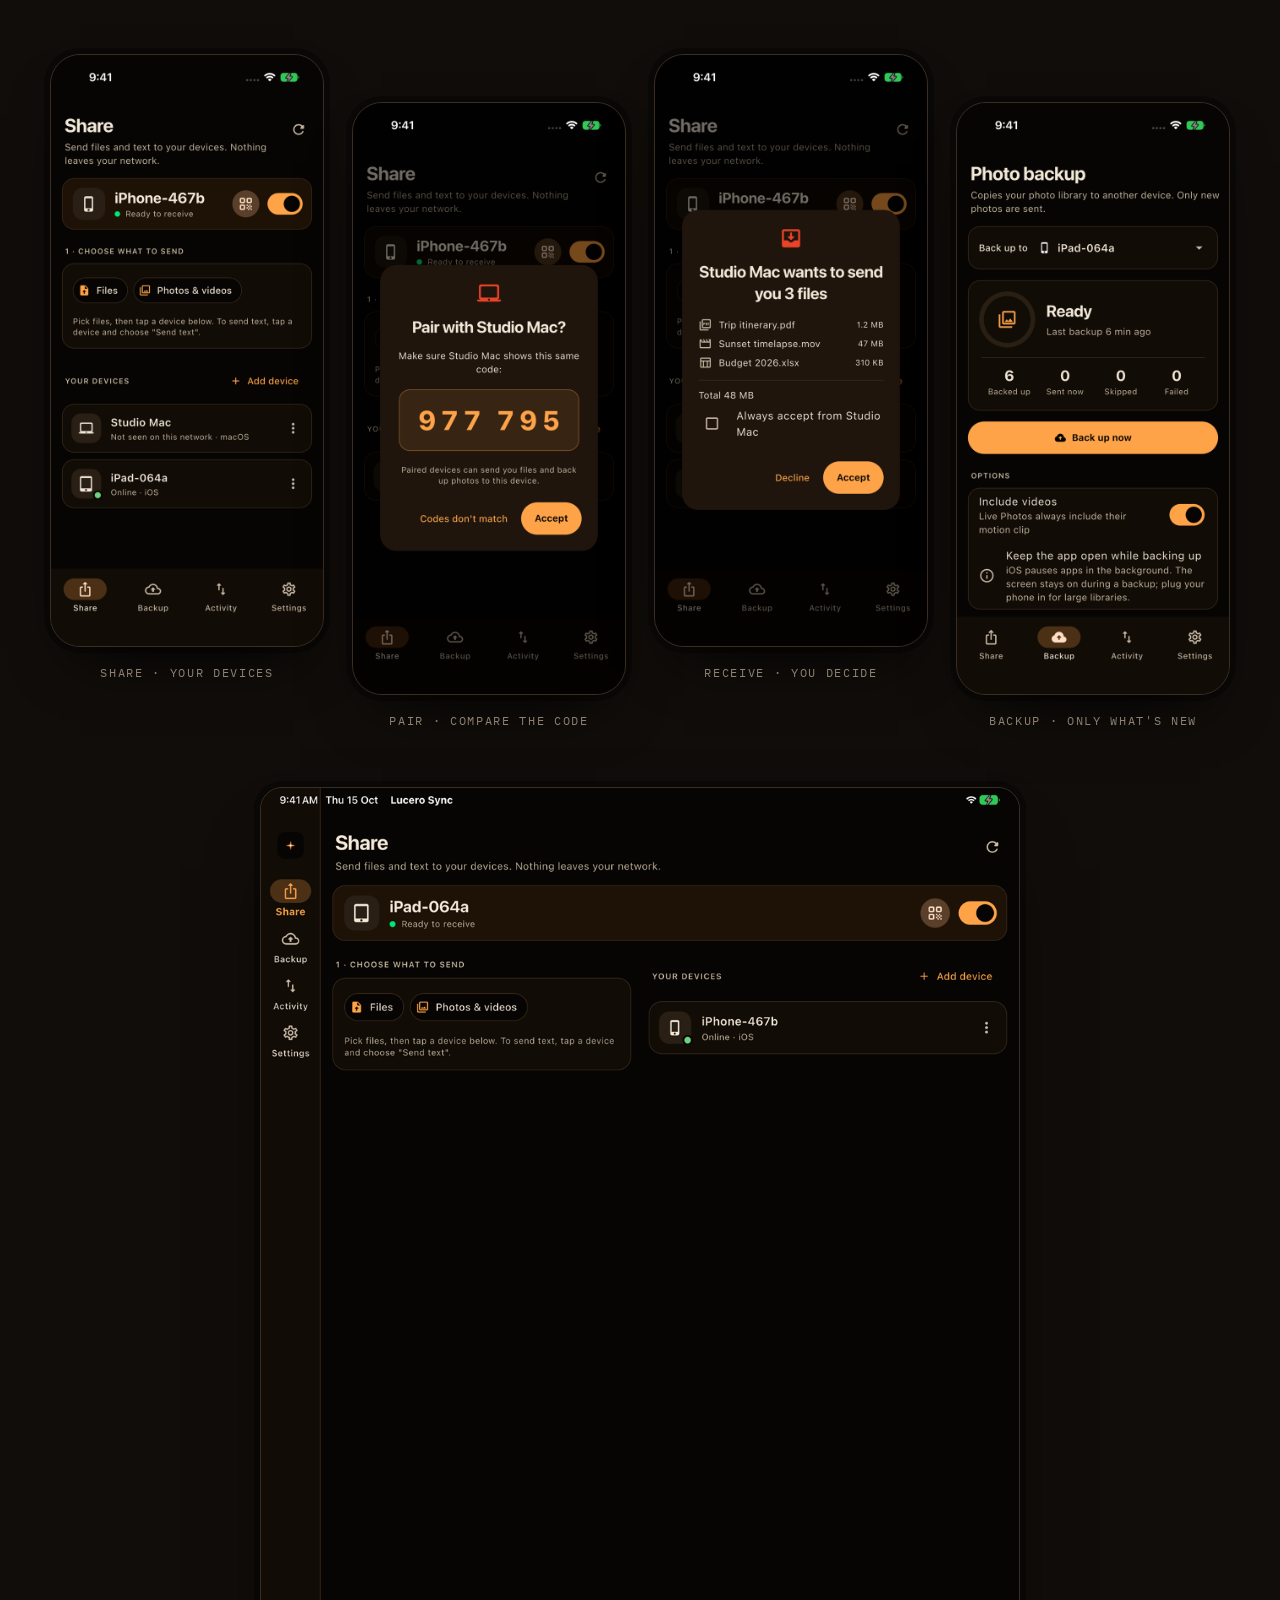
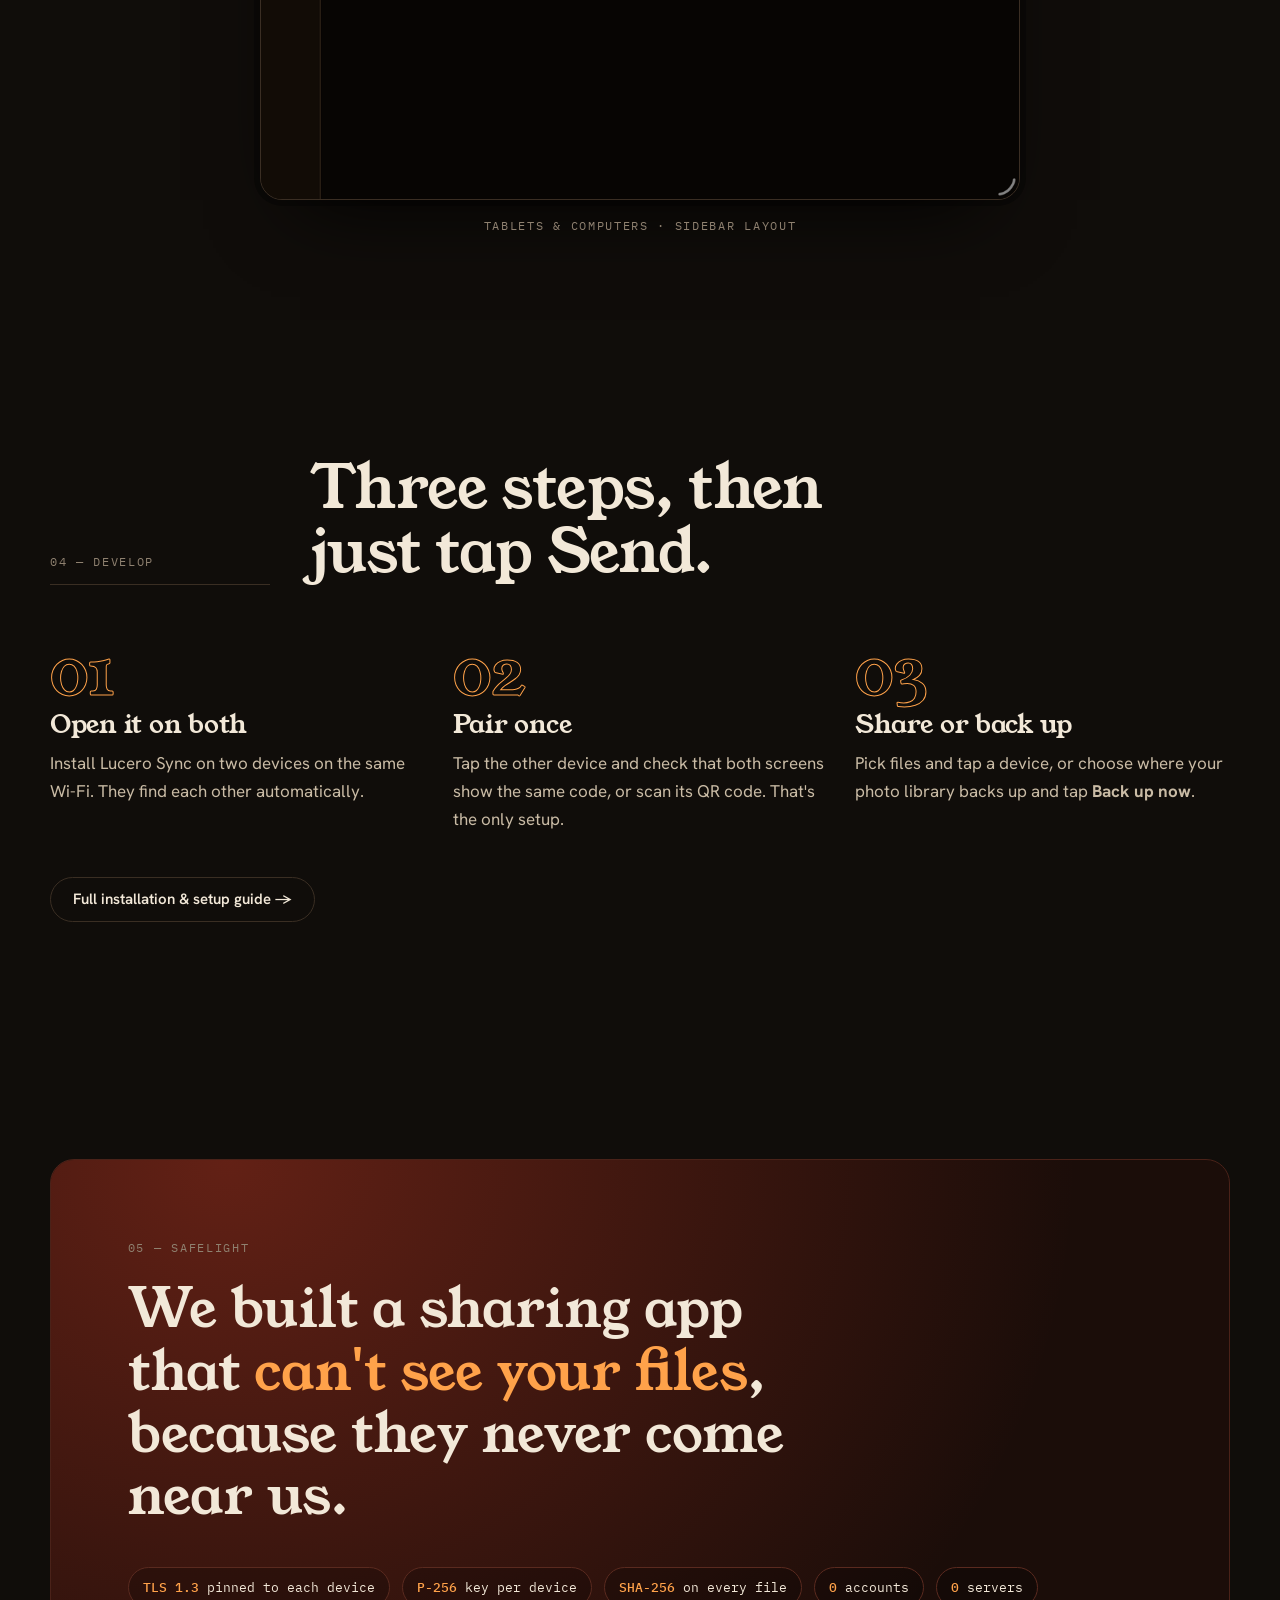
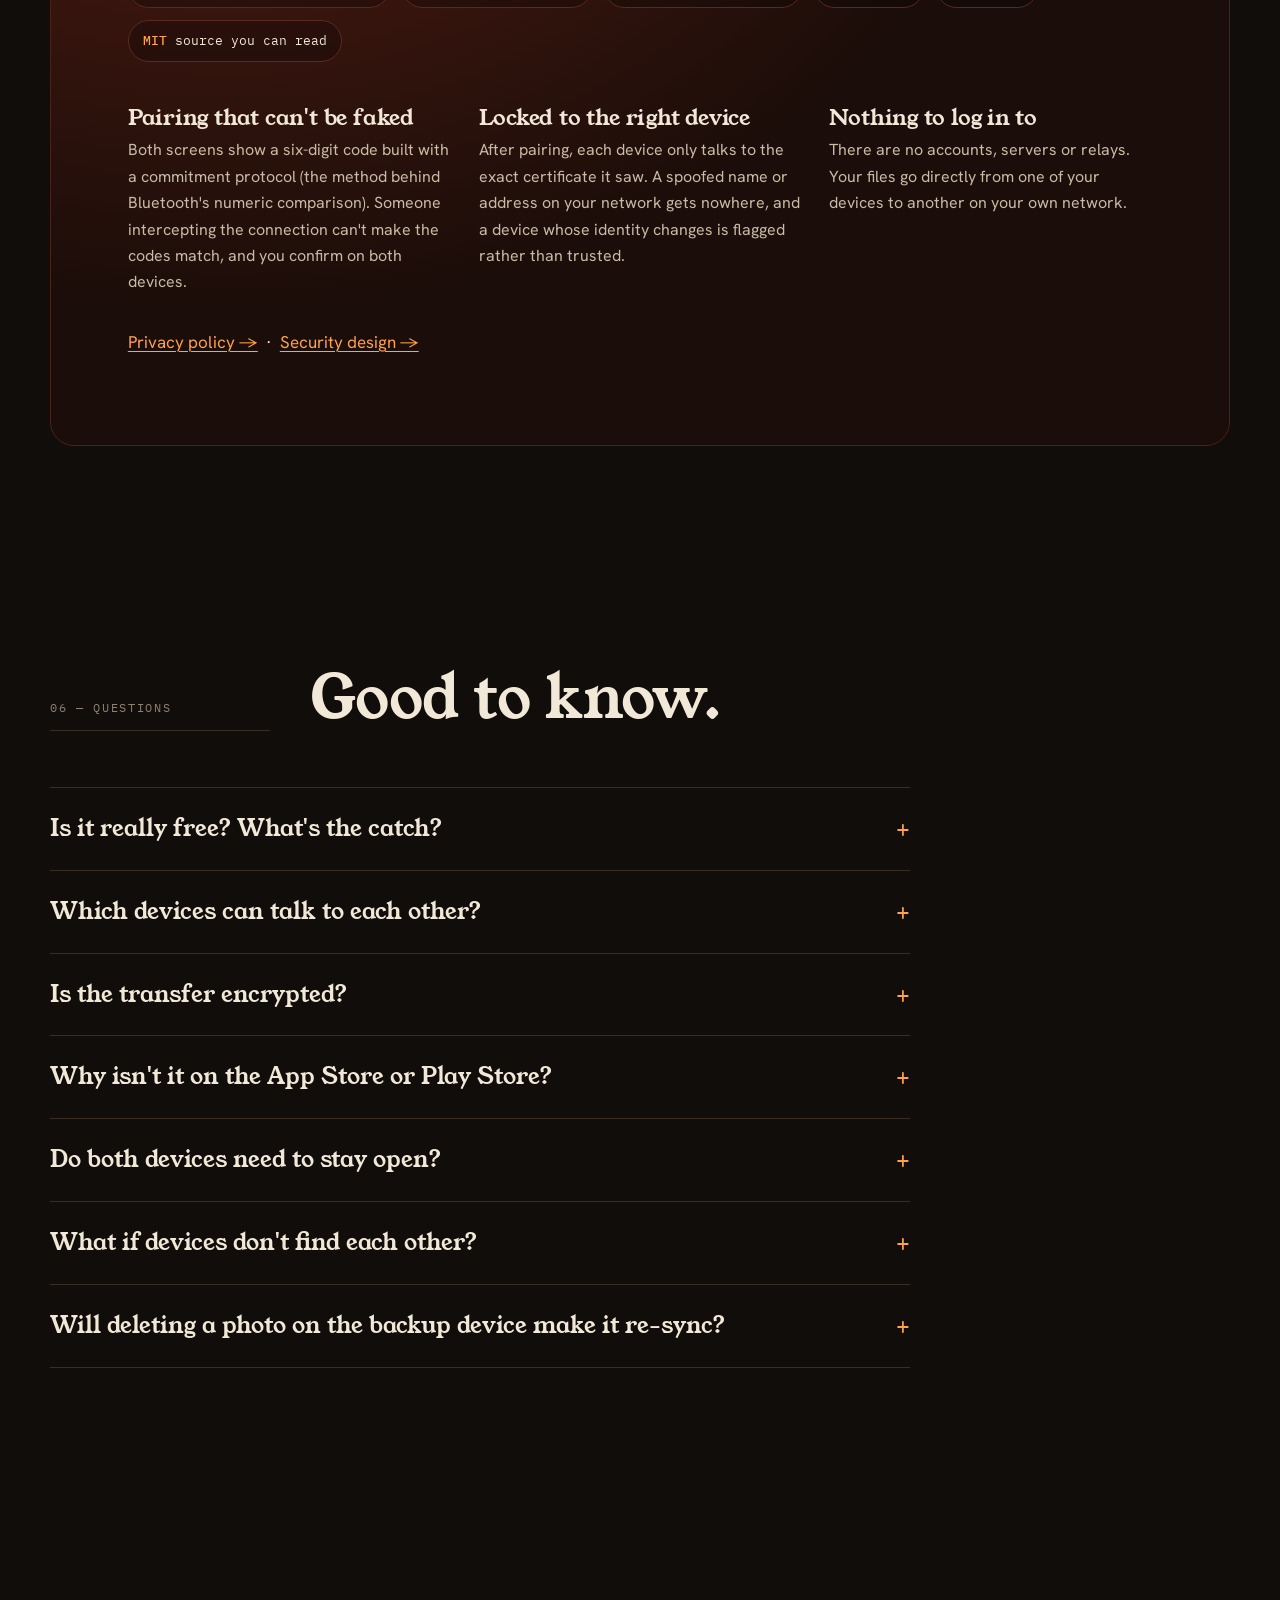
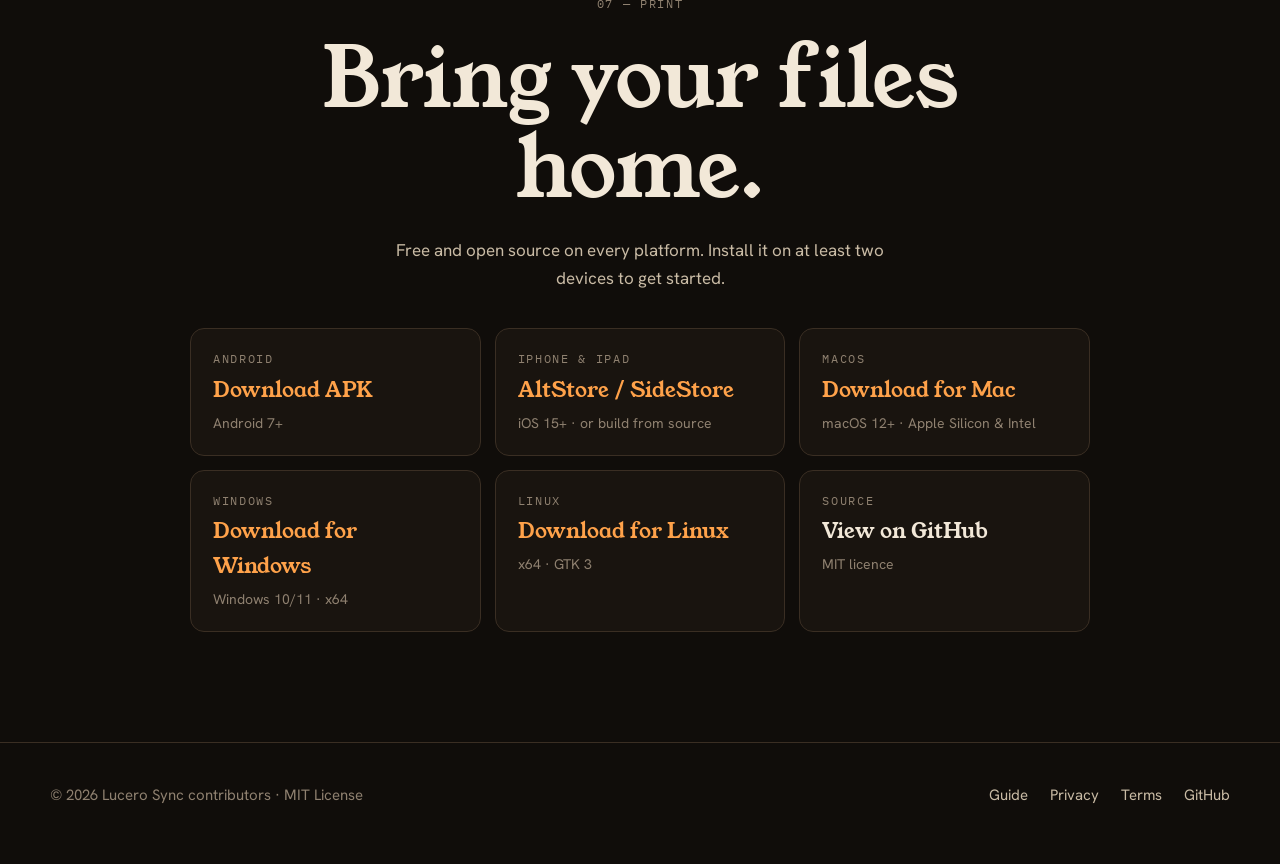
==== commit bbfca79b: "Release 0.2.1: permissions screen, macOS picker fix, site cache-busting - Settings › Permissions: Ph" ====
--- a/docs/index.html
+++ b/docs/index.html
@@ -13,7 +13,7 @@
   <link rel="preconnect" href="https://fonts.googleapis.com">
   <link rel="preconnect" href="https://fonts.gstatic.com" crossorigin>
   <link href="https://fonts.googleapis.com/css2?family=Hanken+Grotesk:wght@400;500;600&family=IBM+Plex+Mono:wght@400;500&family=Young+Serif&display=swap" rel="stylesheet">
-  <link rel="stylesheet" href="assets/site.css">
+  <link rel="stylesheet" href="assets/site.css?v=0.2.1">
 </head>
 <body>
 <a class="skip" href="#main">Skip to content</a>
@@ -377,6 +377,6 @@
   </div>
 </footer>
 
-<script src="assets/site.js"></script>
+<script src="assets/site.js?v=0.2.1"></script>
 </body>
 </html>
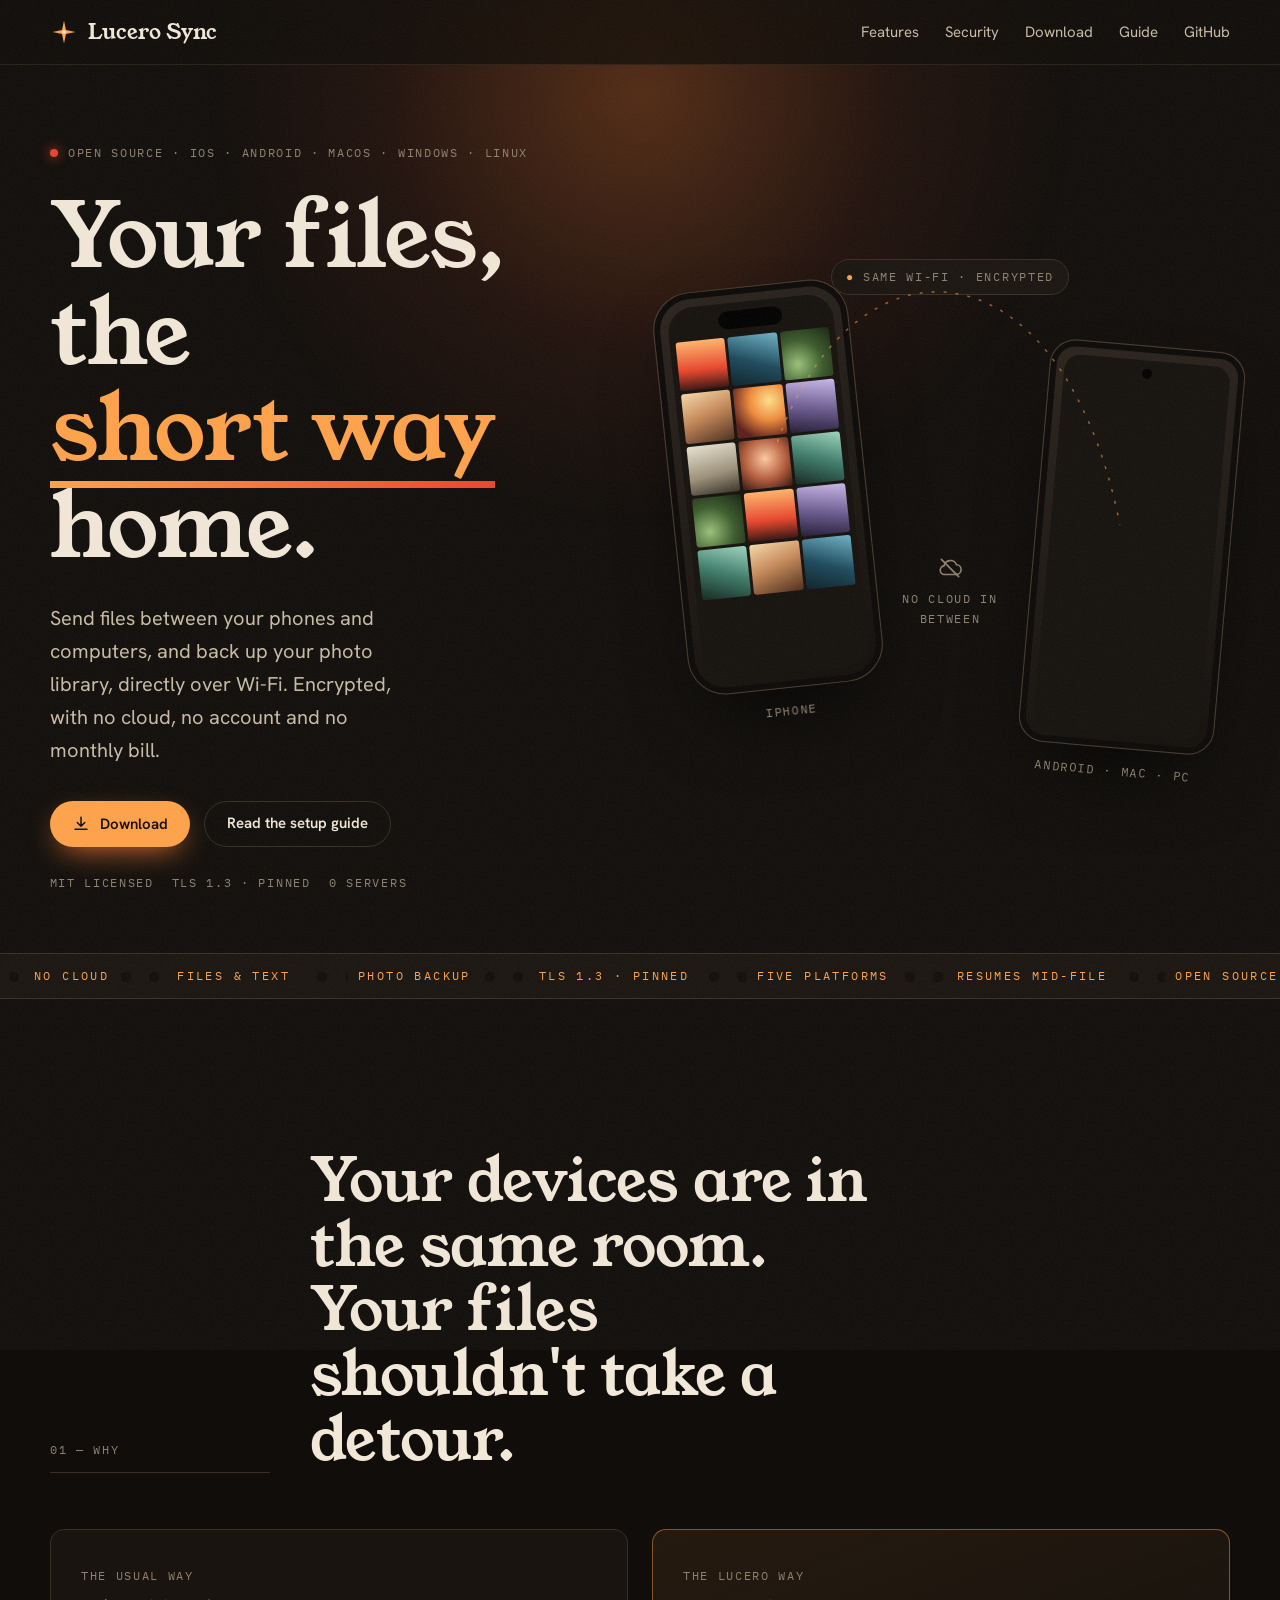
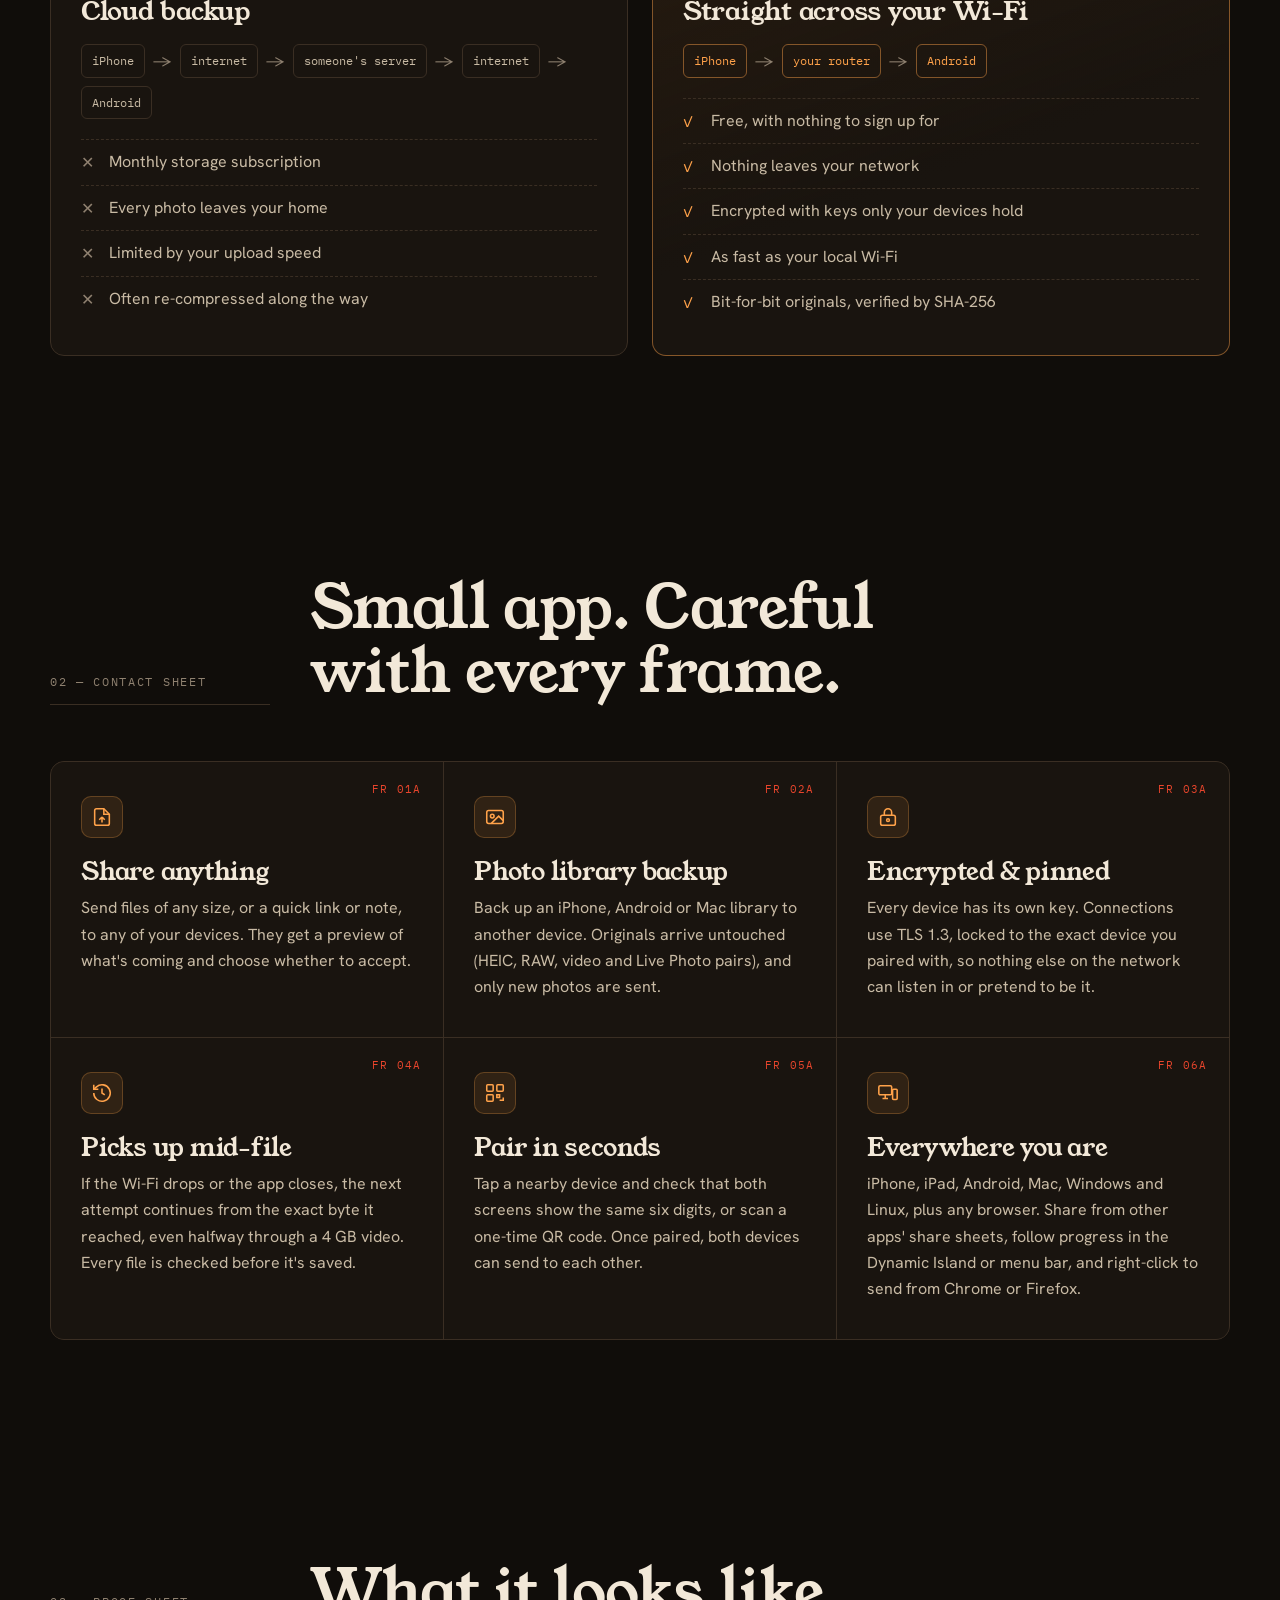
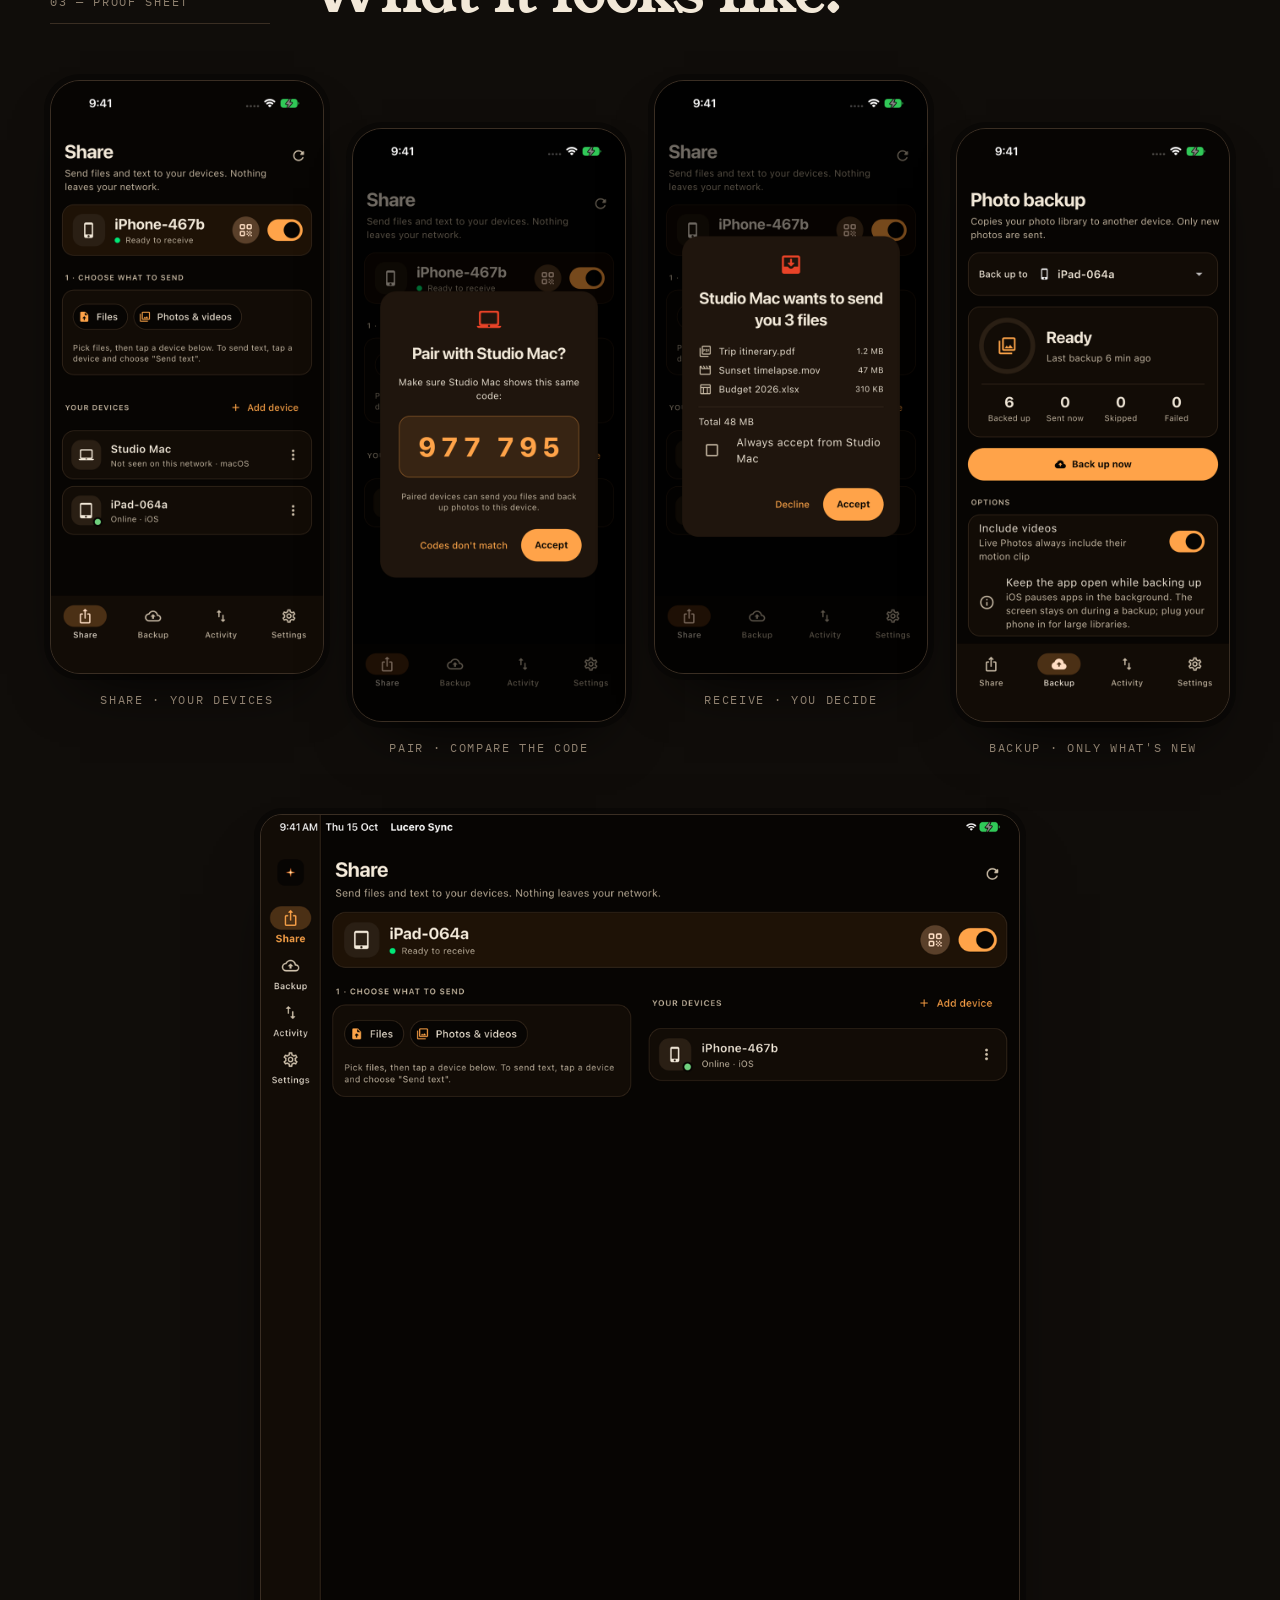
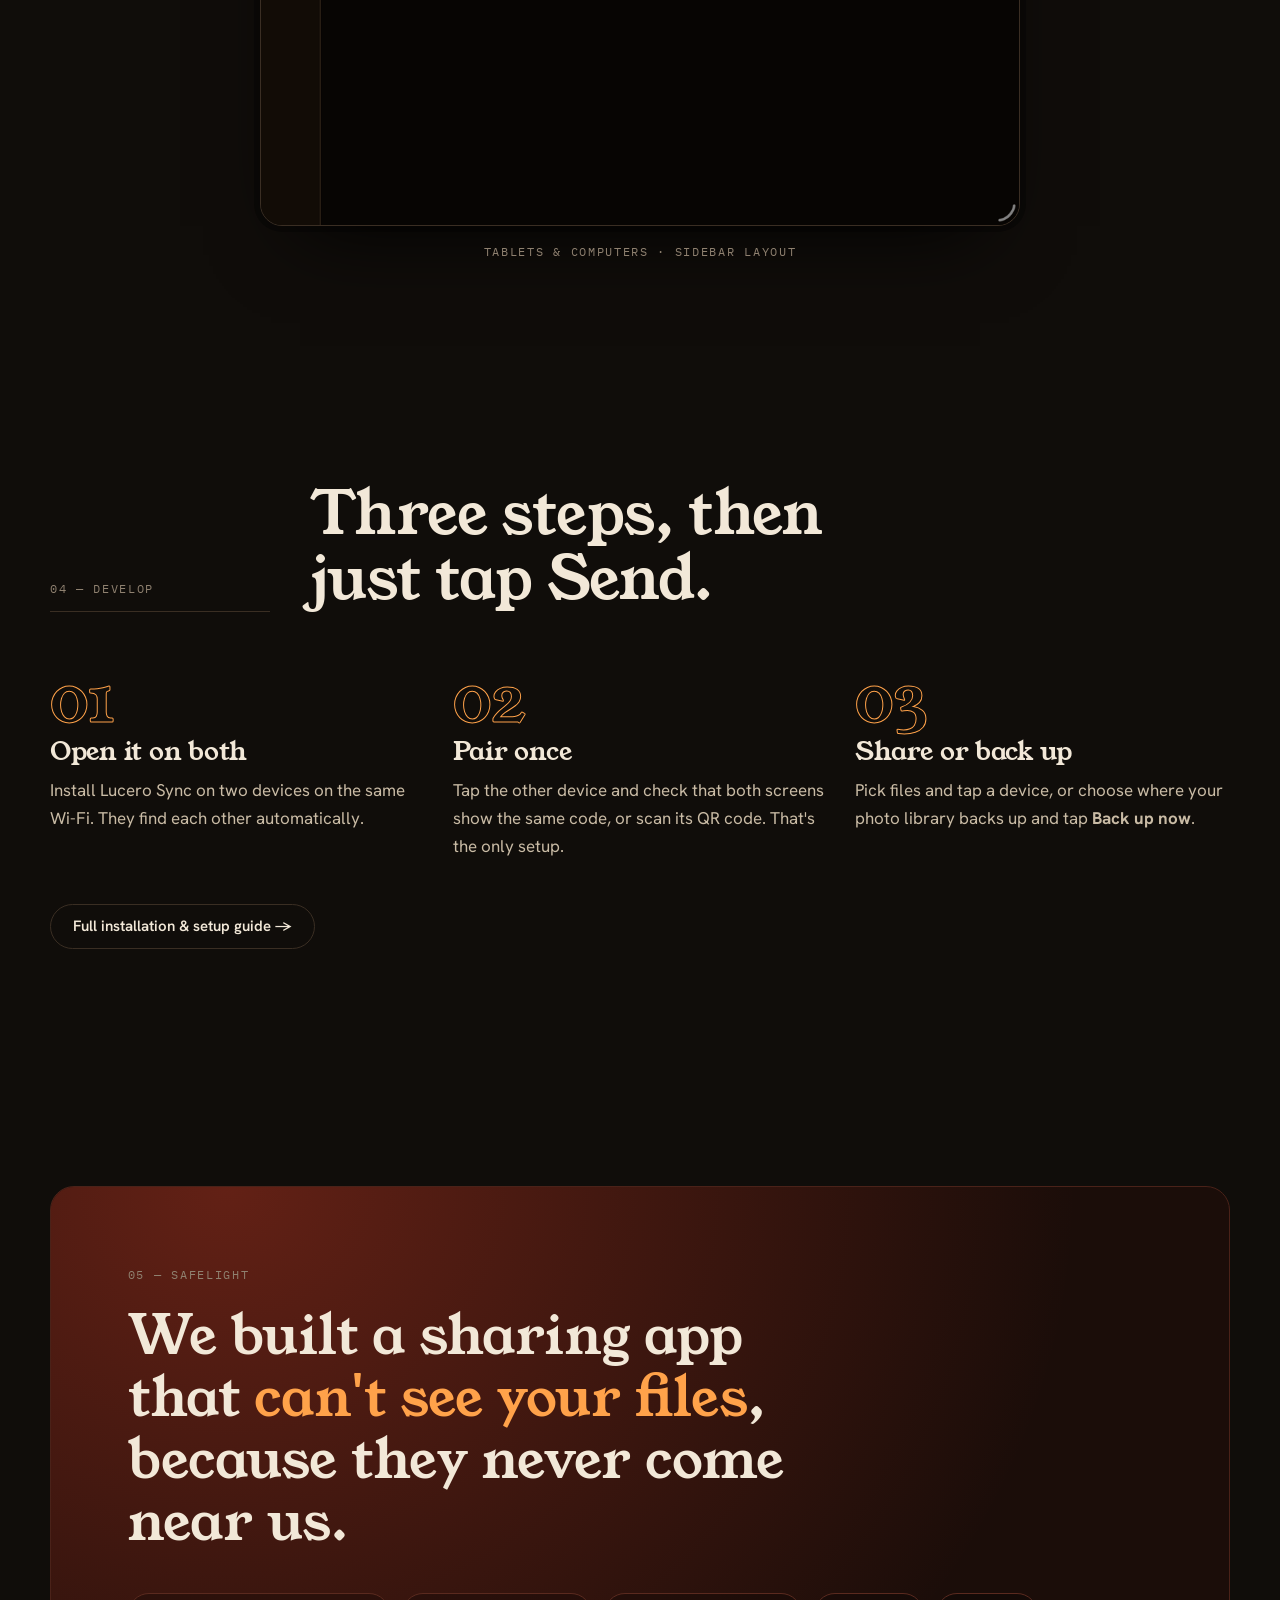
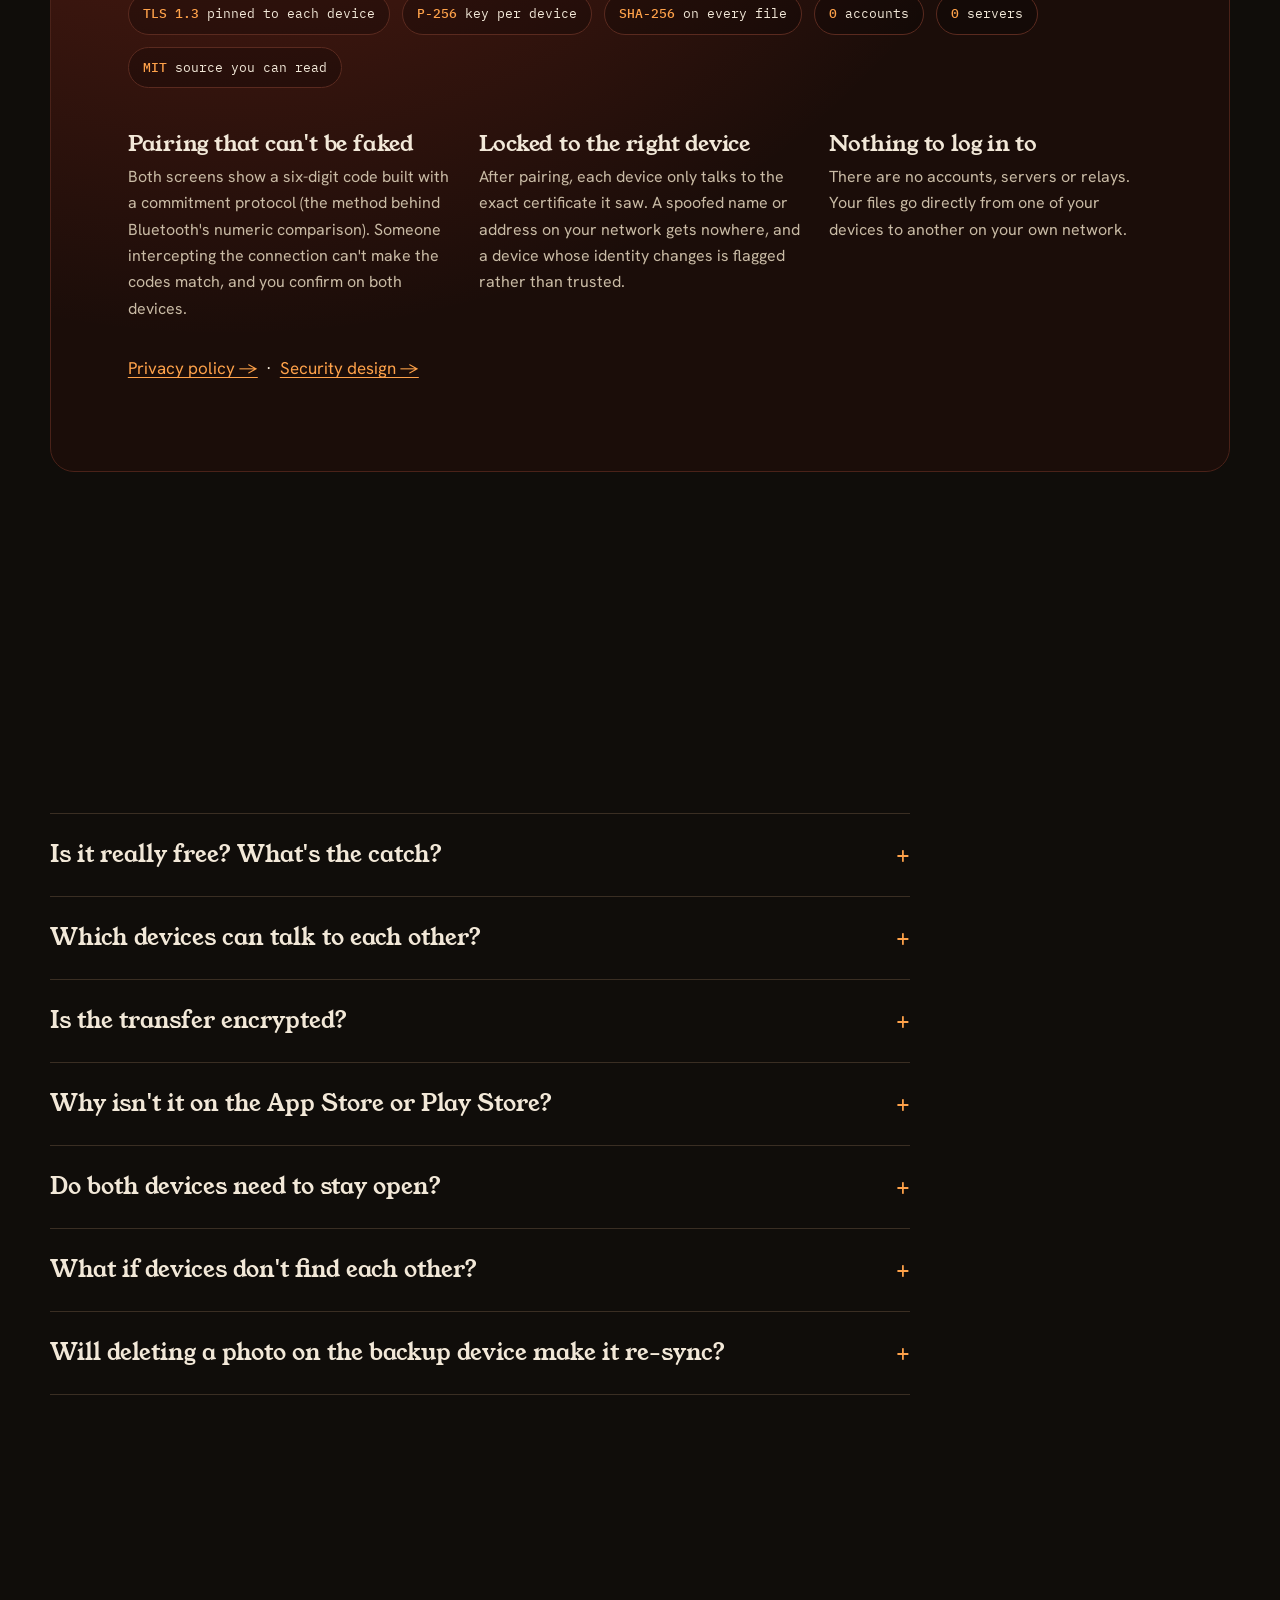
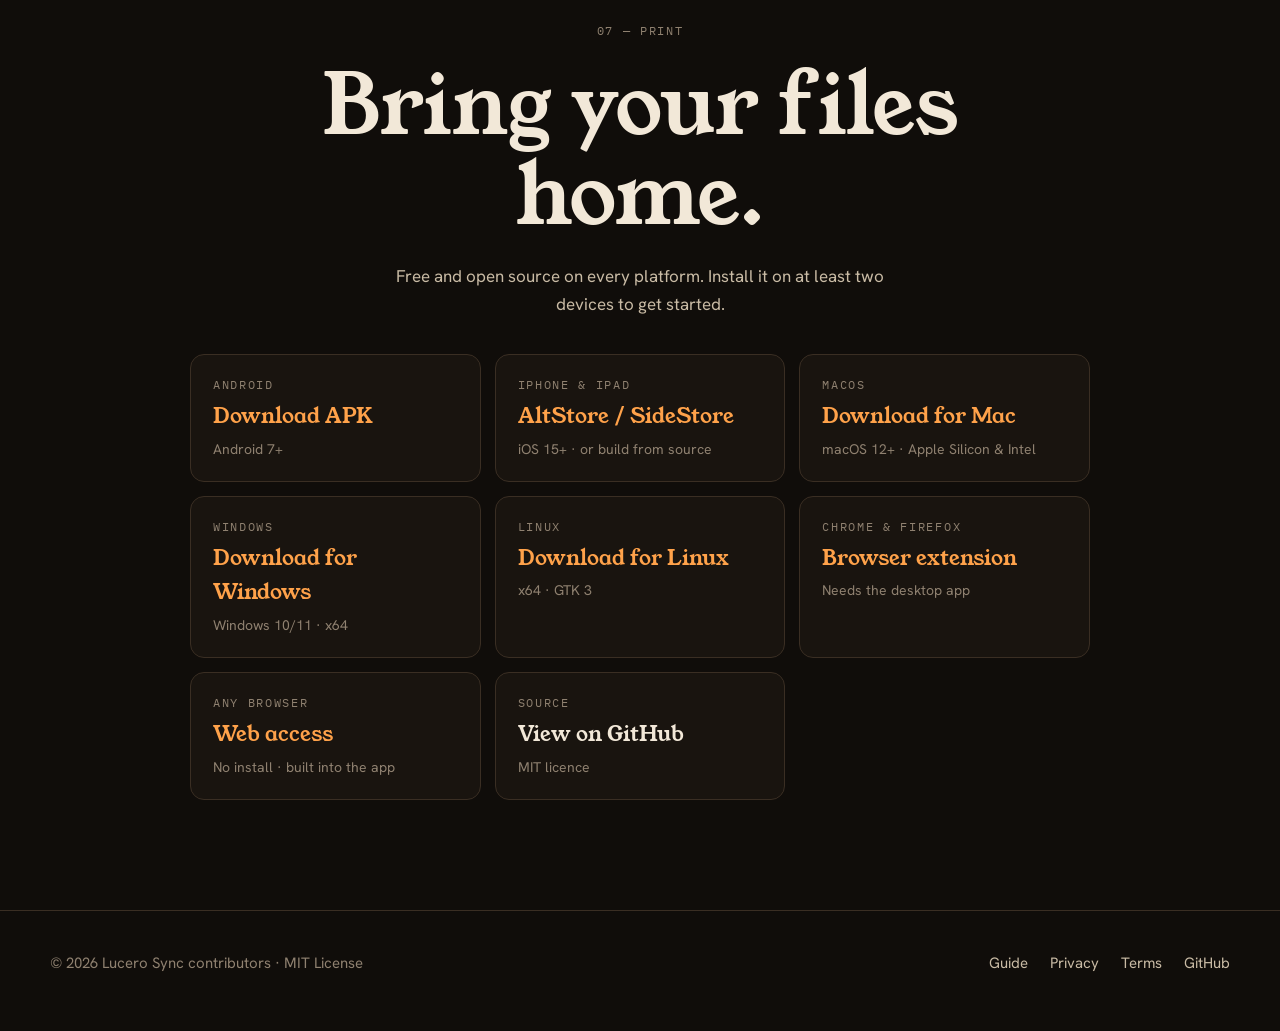
==== commit e292b837: "Add share-sheet targets, Live Activity and 0.3.0 docs; fix iOS freezes - iOS share extension and And" ====
--- a/docs/index.html
+++ b/docs/index.html
@@ -13,7 +13,7 @@
   <link rel="preconnect" href="https://fonts.googleapis.com">
   <link rel="preconnect" href="https://fonts.gstatic.com" crossorigin>
   <link href="https://fonts.googleapis.com/css2?family=Hanken+Grotesk:wght@400;500;600&family=IBM+Plex+Mono:wght@400;500&family=Young+Serif&display=swap" rel="stylesheet">
-  <link rel="stylesheet" href="assets/site.css?v=0.2.1">
+  <link rel="stylesheet" href="assets/site.css?v=0.3.0">
 </head>
 <body>
 <a class="skip" href="#main">Skip to content</a>
@@ -198,8 +198,8 @@
         <article class="cell">
           <span class="num">FR 06A</span>
           <div class="ico"><svg viewBox="0 0 24 24" fill="none" stroke="currentColor" stroke-width="1.7"><rect x="2" y="4" width="14" height="10" rx="1.5"/><path d="M6 18h6M9 14v4"/><rect x="17" y="8" width="5" height="11" rx="1"/></svg></div>
-          <h3>Every platform</h3>
-          <p>iPhone, iPad, Android, Mac, Windows and Linux. On a computer, drag files onto the window and choose where received files and backups are saved.</p>
+          <h3>Everywhere you are</h3>
+          <p>iPhone, iPad, Android, Mac, Windows and Linux, plus any browser. Share from other apps' share sheets, follow progress in the Dynamic Island or menu bar, and right-click to send from Chrome or Firefox.</p>
         </article>
       </div>
     </div>
@@ -357,6 +357,12 @@
         <a class="platform" href="https://github.com/lucerowb/lucero-sync/releases/latest/download/lucero-sync-linux-x64.tar.gz">
           <span class="mono">Linux</span><strong>Download for Linux</strong><small>x64 · GTK 3</small>
         </a>
+        <a class="platform" href="guide.html#extension">
+          <span class="mono">Chrome &amp; Firefox</span><strong>Browser extension</strong><small>Needs the desktop app</small>
+        </a>
+        <a class="platform" href="guide.html#web">
+          <span class="mono">Any browser</span><strong>Web access</strong><small>No install · built into the app</small>
+        </a>
         <a class="platform ghost" href="https://github.com/lucerowb/lucero-sync">
           <span class="mono">Source</span><strong>View on GitHub</strong><small>MIT licence</small>
         </a>
@@ -377,6 +383,6 @@
   </div>
 </footer>
 
-<script src="assets/site.js?v=0.2.1"></script>
+<script src="assets/site.js?v=0.3.0"></script>
 </body>
 </html>
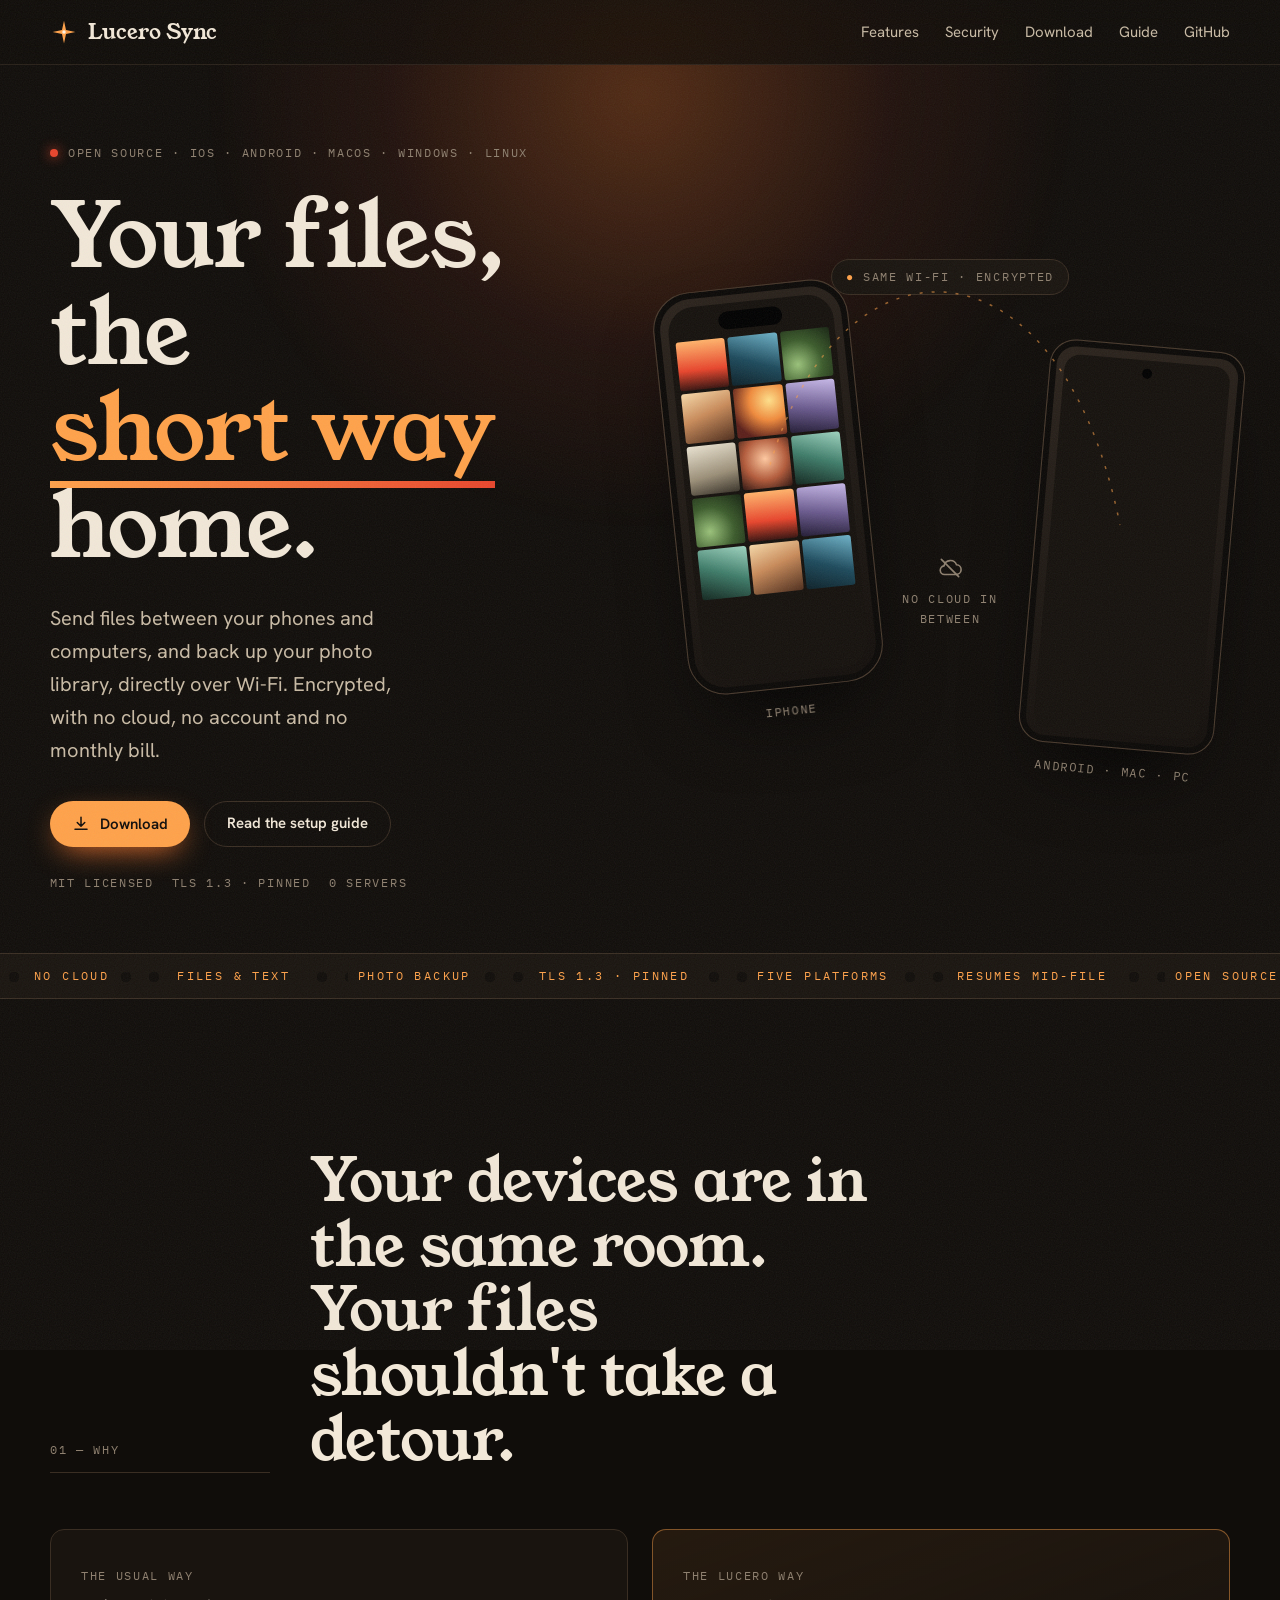
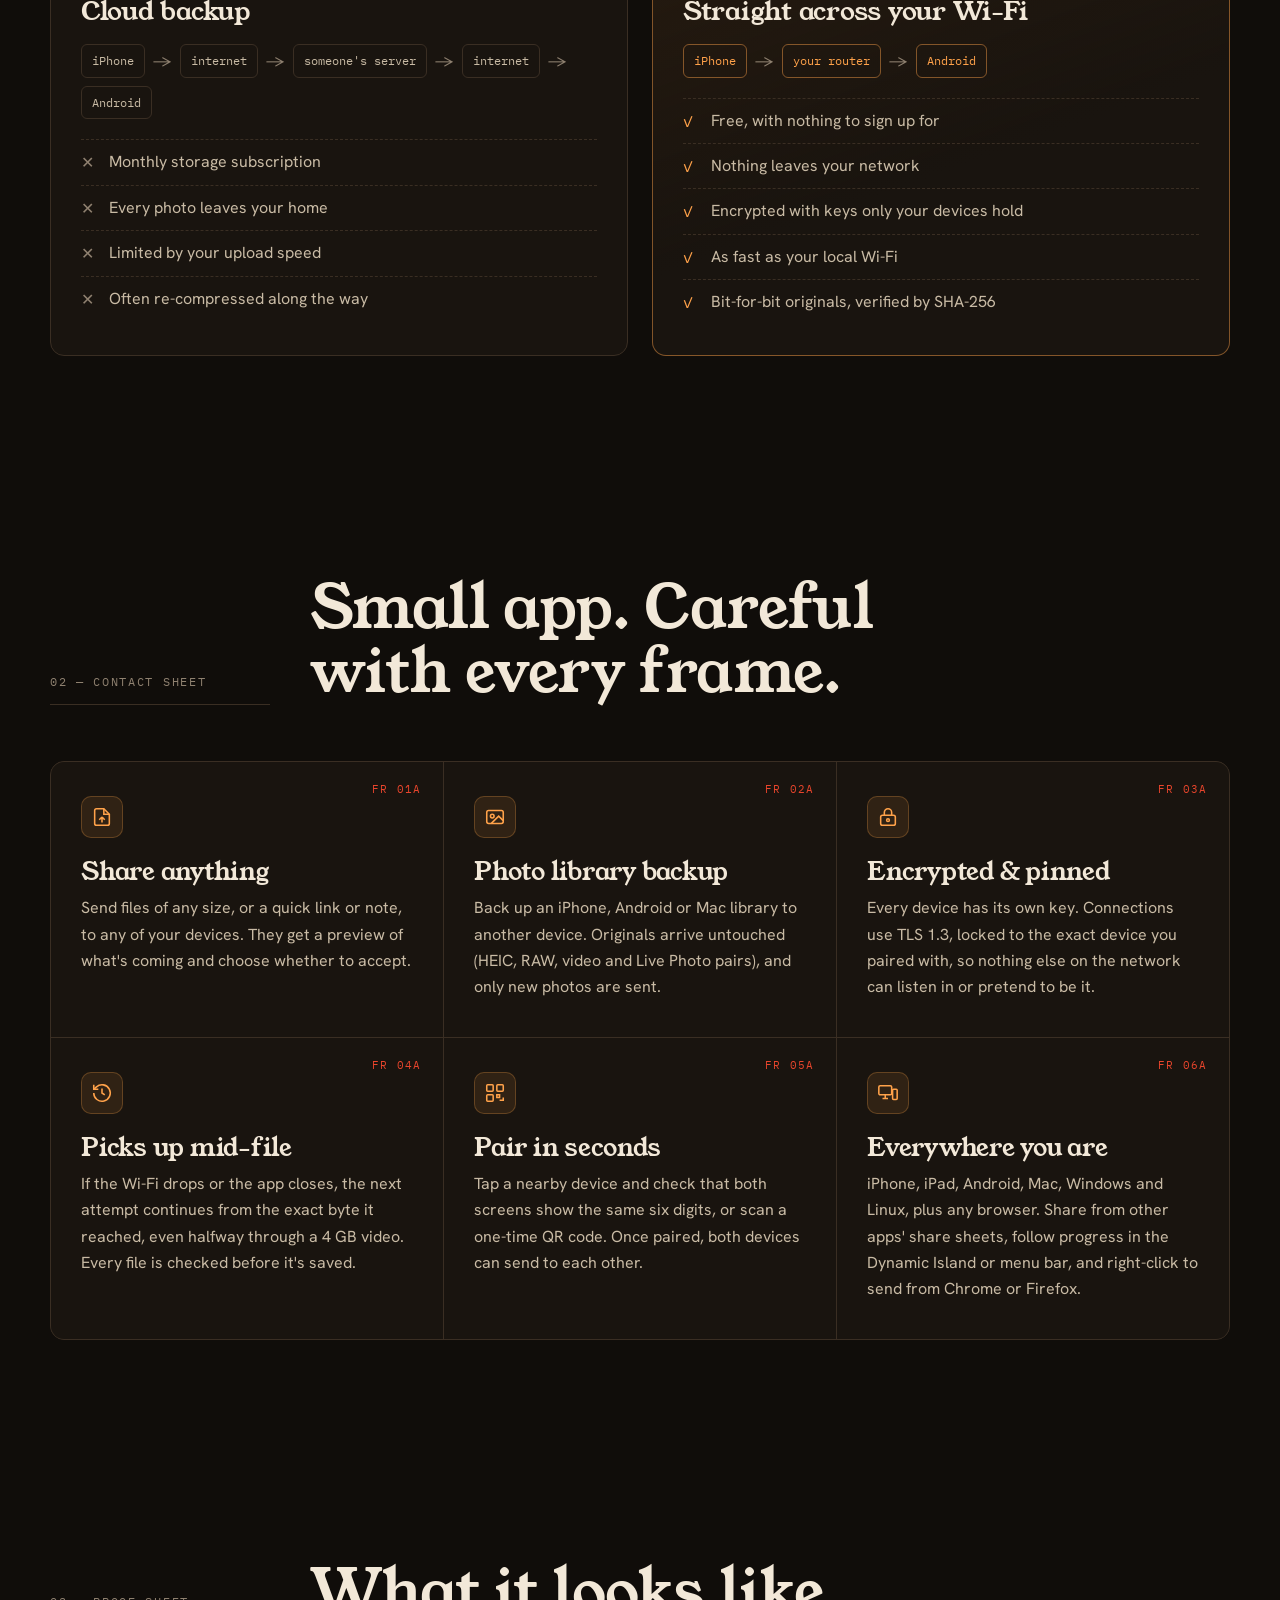
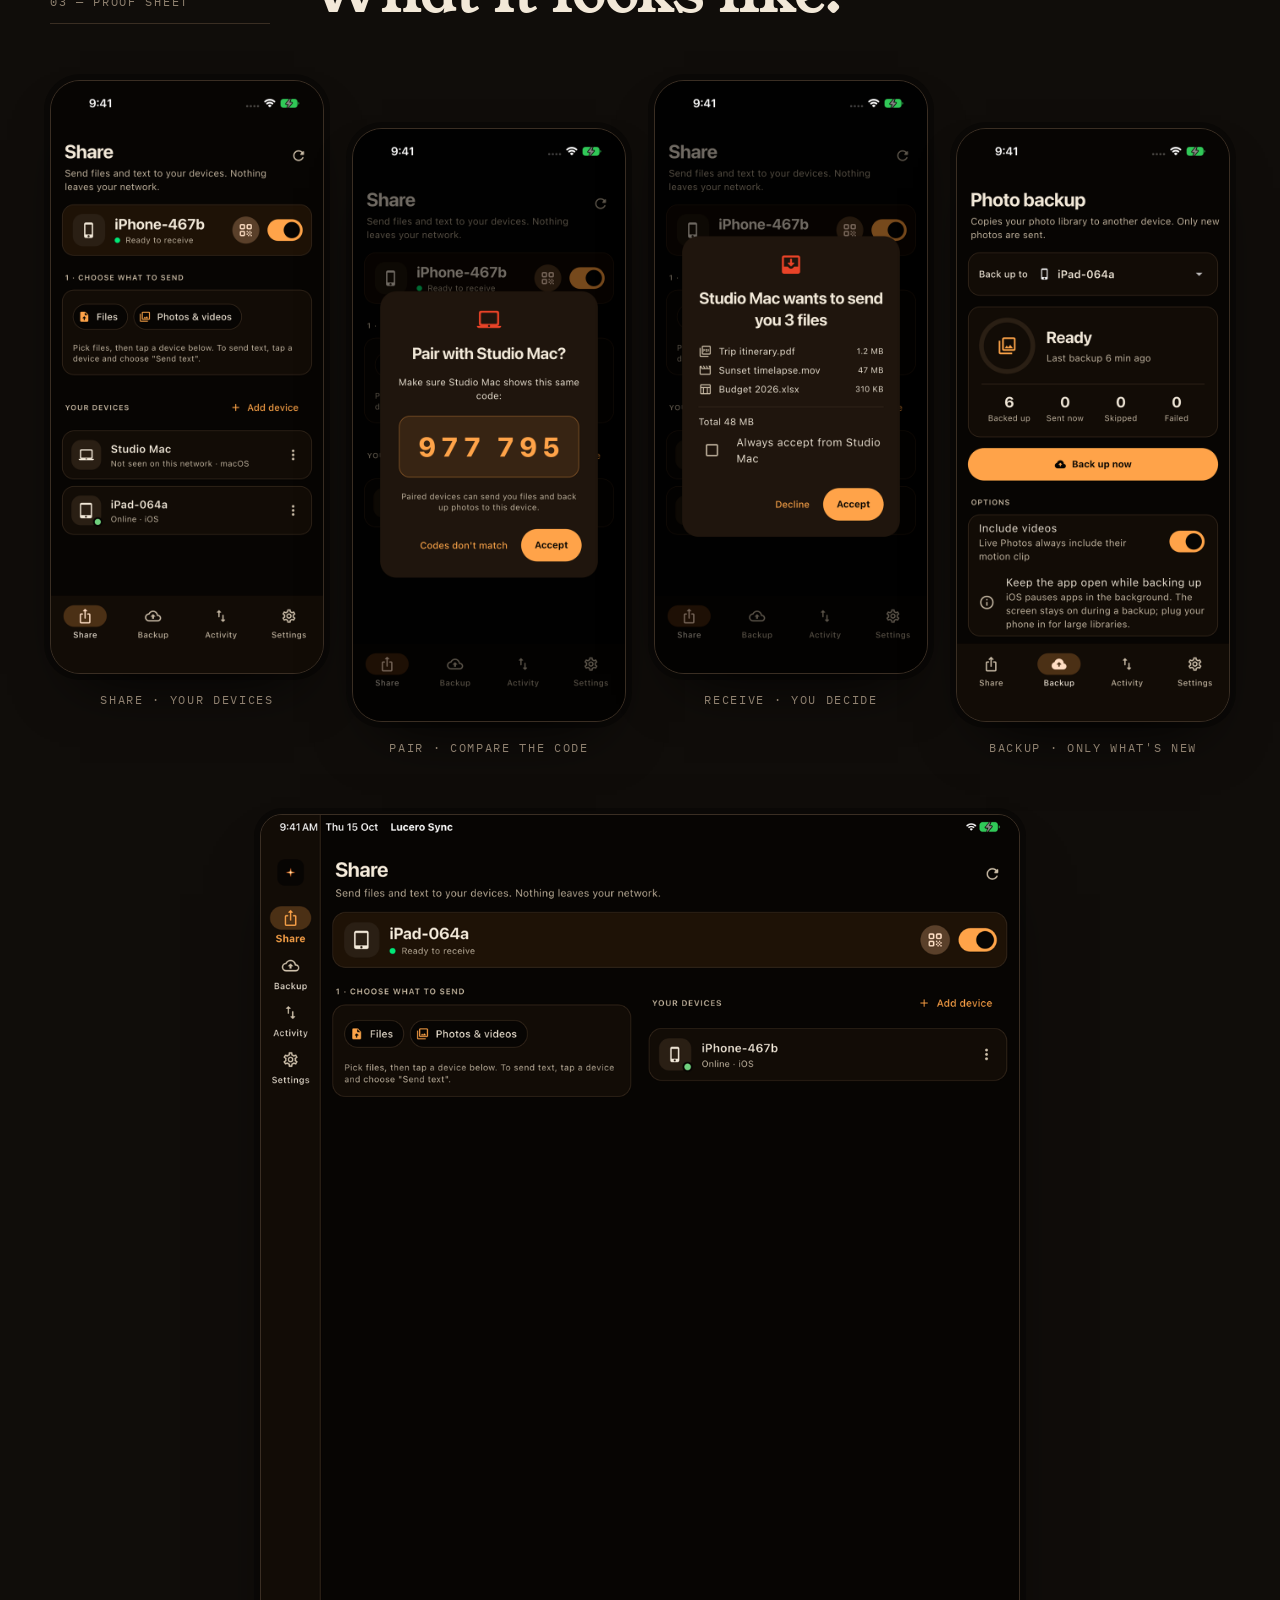
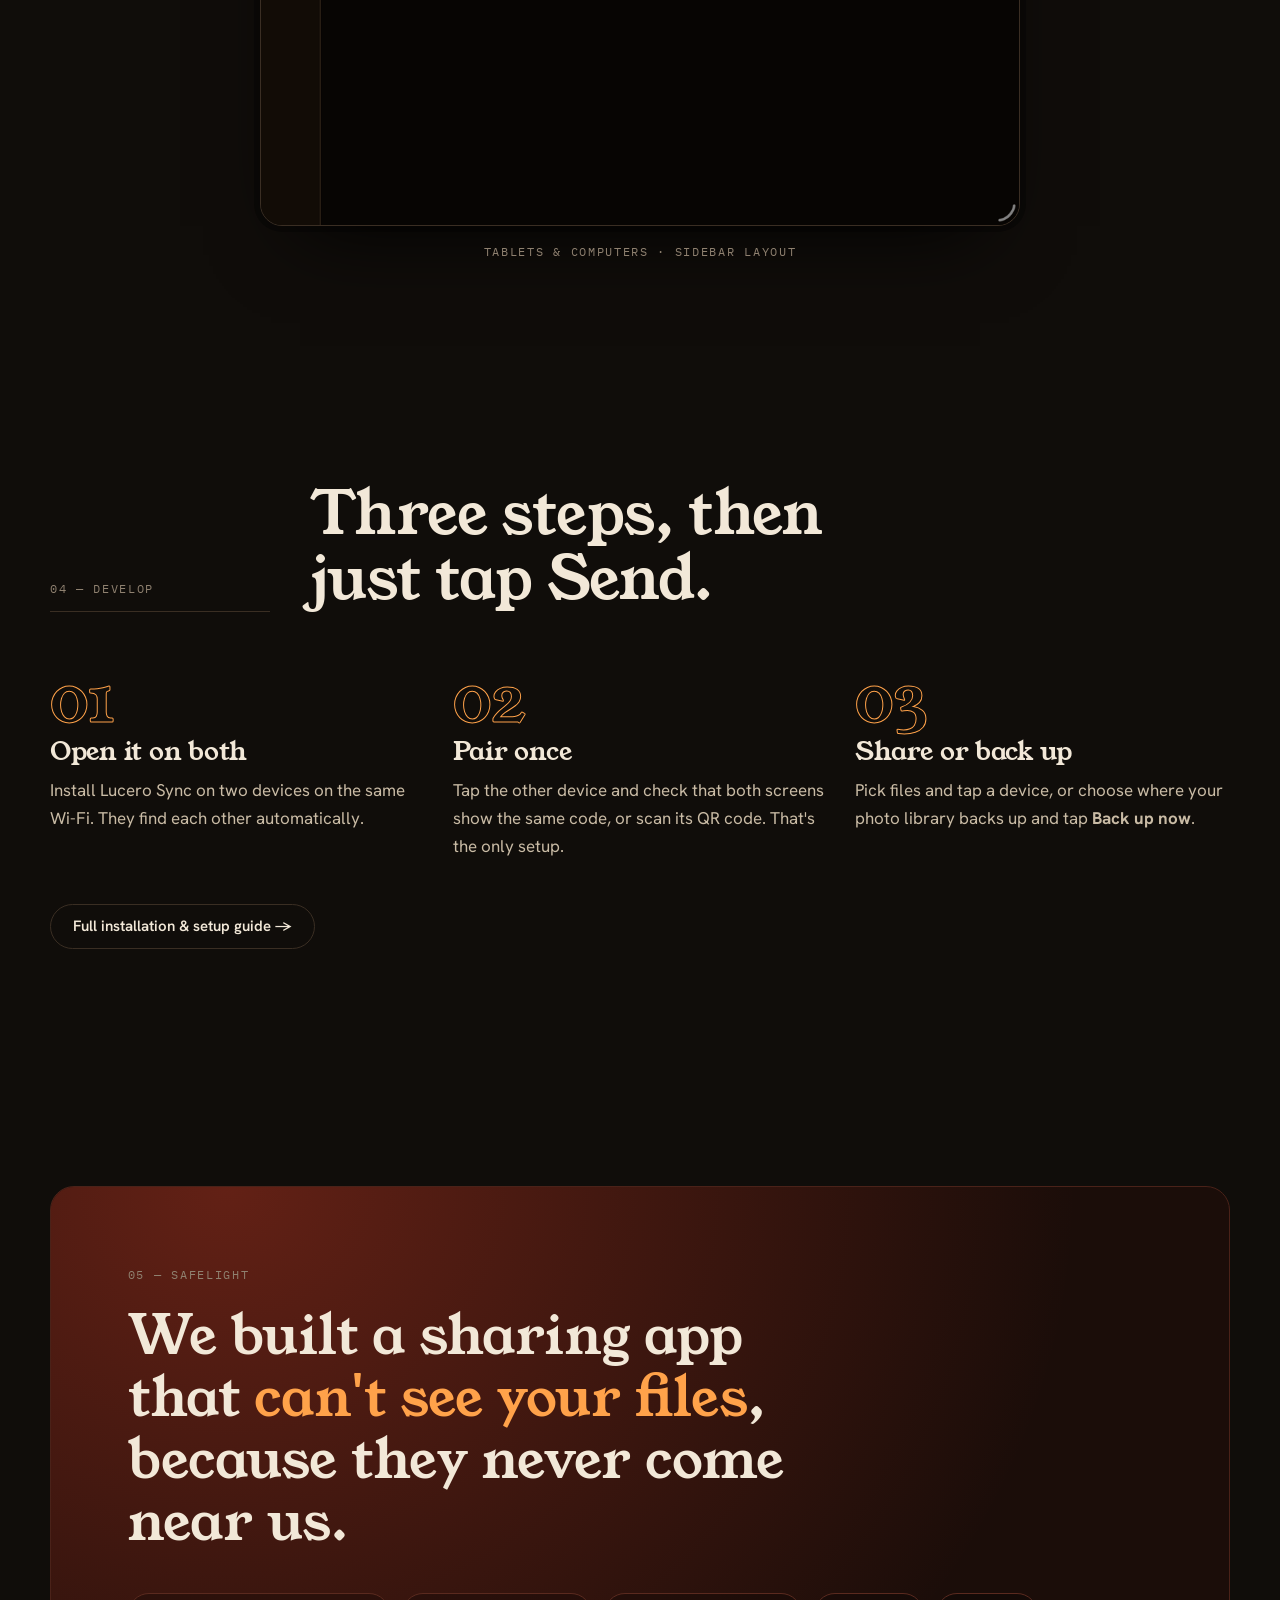
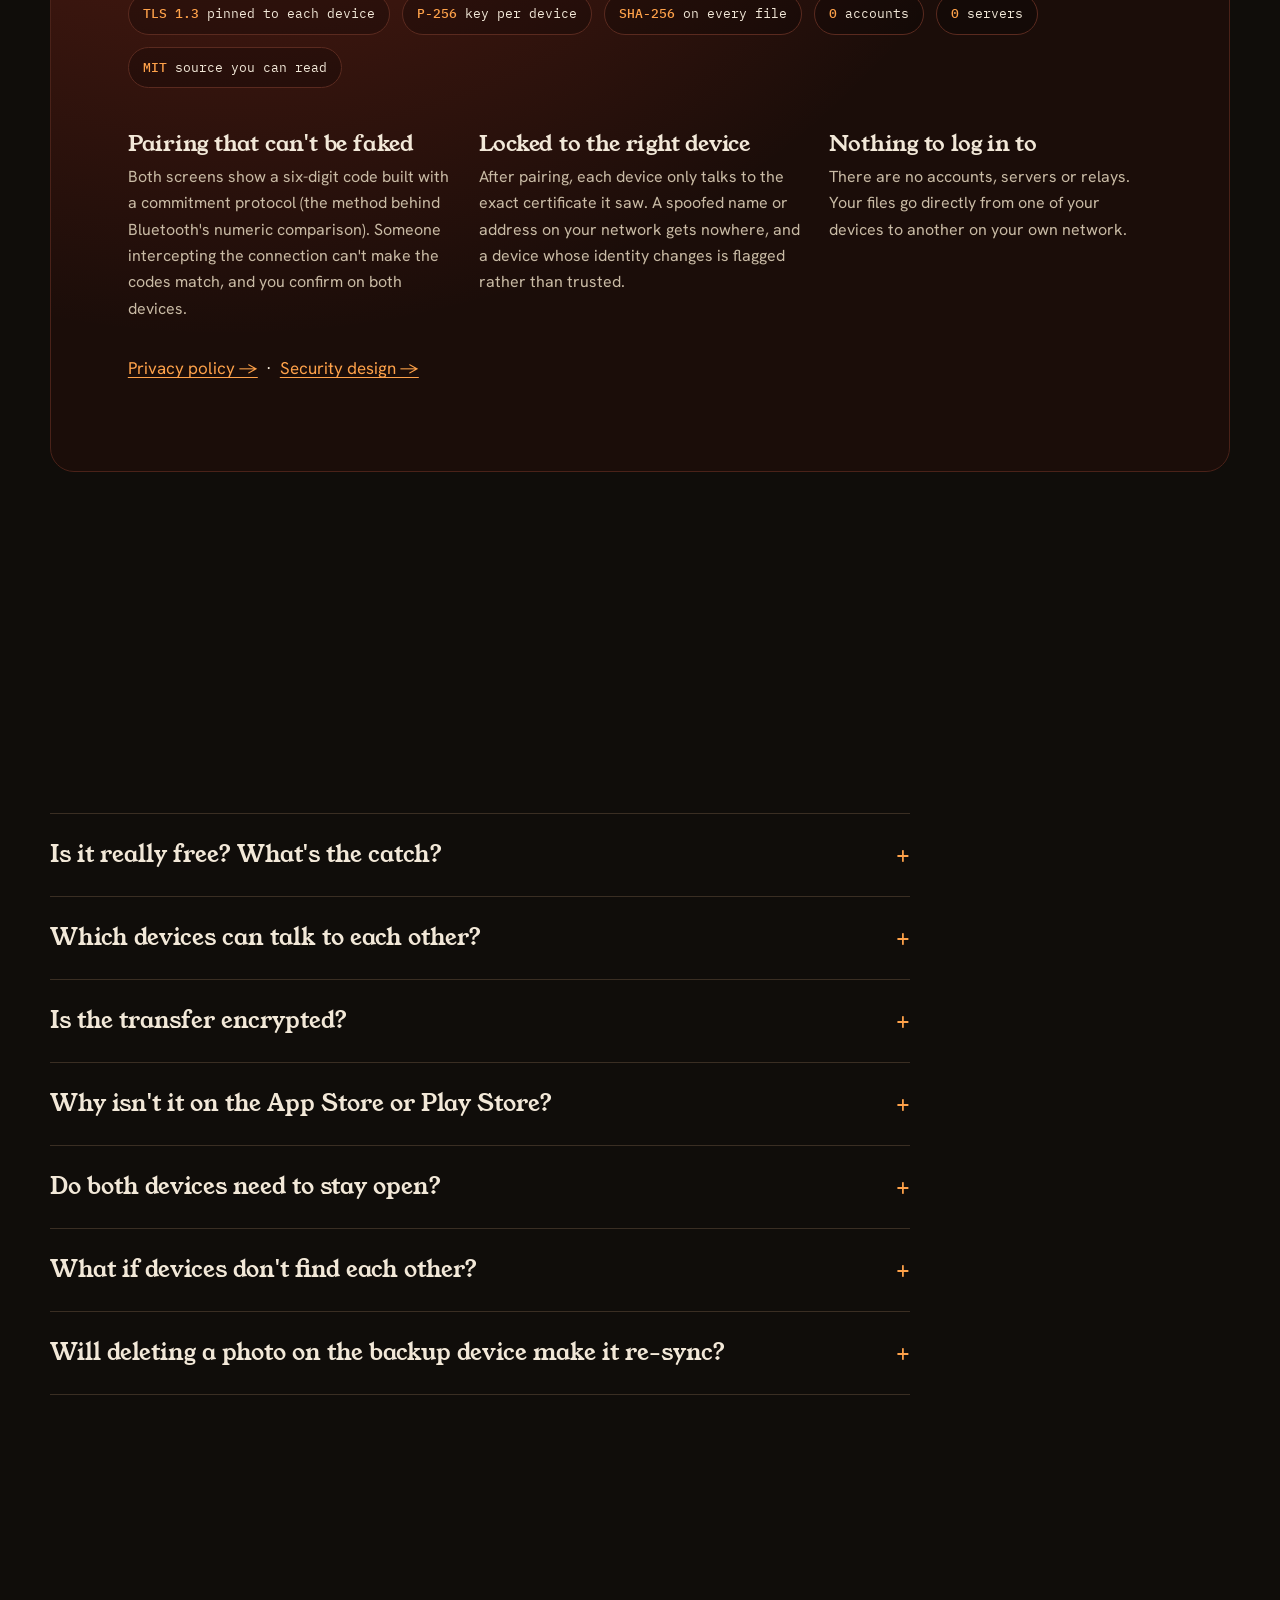
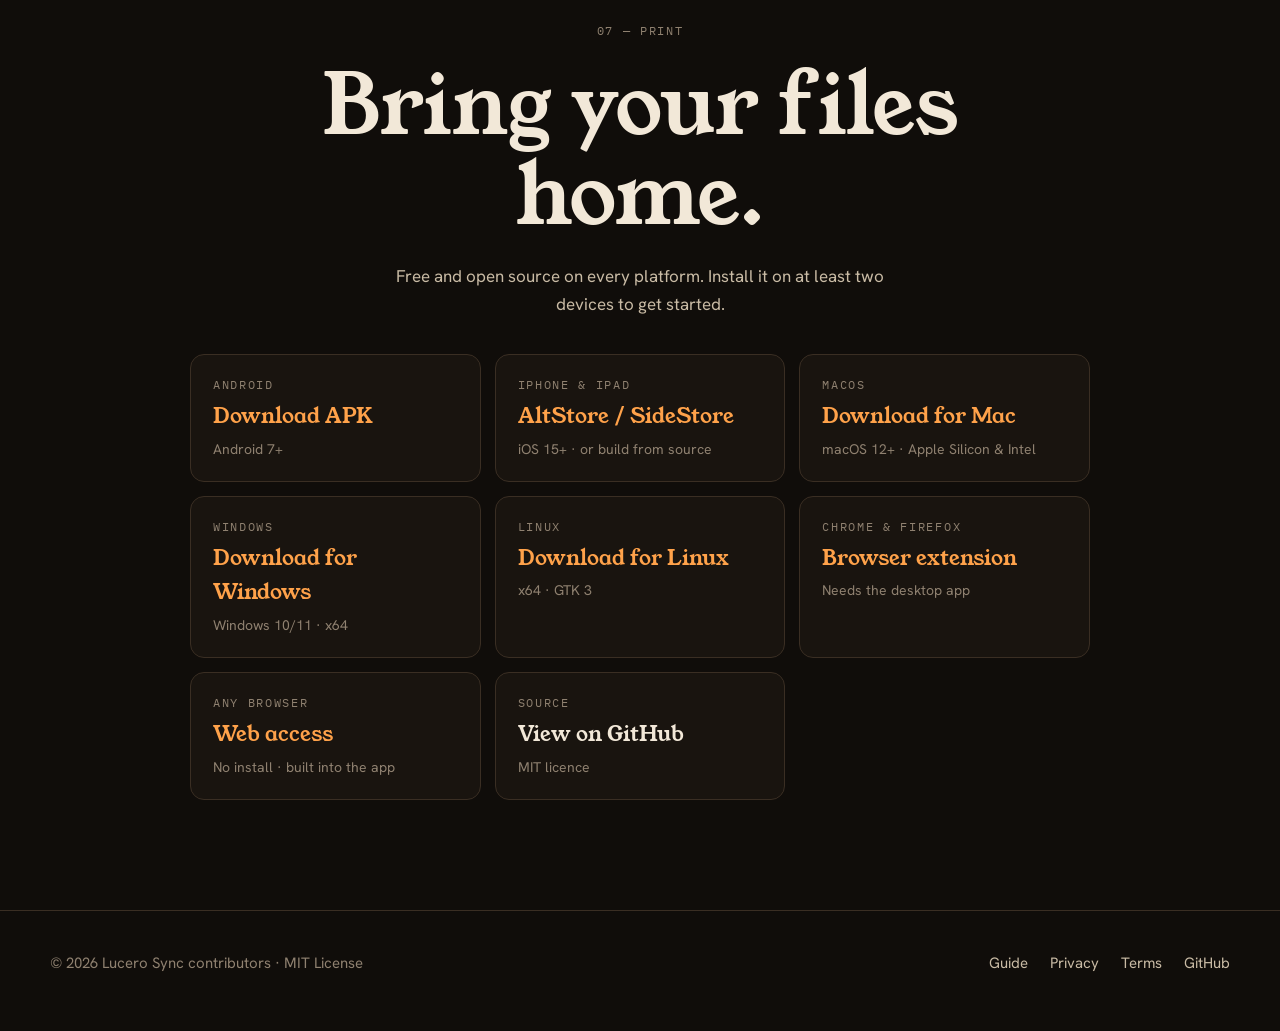
==== commit 82f4ac08: "Release 0.3.1: folder transfers, per-file transfer page" ====
--- a/docs/index.html
+++ b/docs/index.html
@@ -13,7 +13,7 @@
   <link rel="preconnect" href="https://fonts.googleapis.com">
   <link rel="preconnect" href="https://fonts.gstatic.com" crossorigin>
   <link href="https://fonts.googleapis.com/css2?family=Hanken+Grotesk:wght@400;500;600&family=IBM+Plex+Mono:wght@400;500&family=Young+Serif&display=swap" rel="stylesheet">
-  <link rel="stylesheet" href="assets/site.css?v=0.3.0">
+  <link rel="stylesheet" href="assets/site.css?v=0.3.1">
 </head>
 <body>
 <a class="skip" href="#main">Skip to content</a>
@@ -383,6 +383,6 @@
   </div>
 </footer>
 
-<script src="assets/site.js?v=0.3.0"></script>
+<script src="assets/site.js?v=0.3.1"></script>
 </body>
 </html>
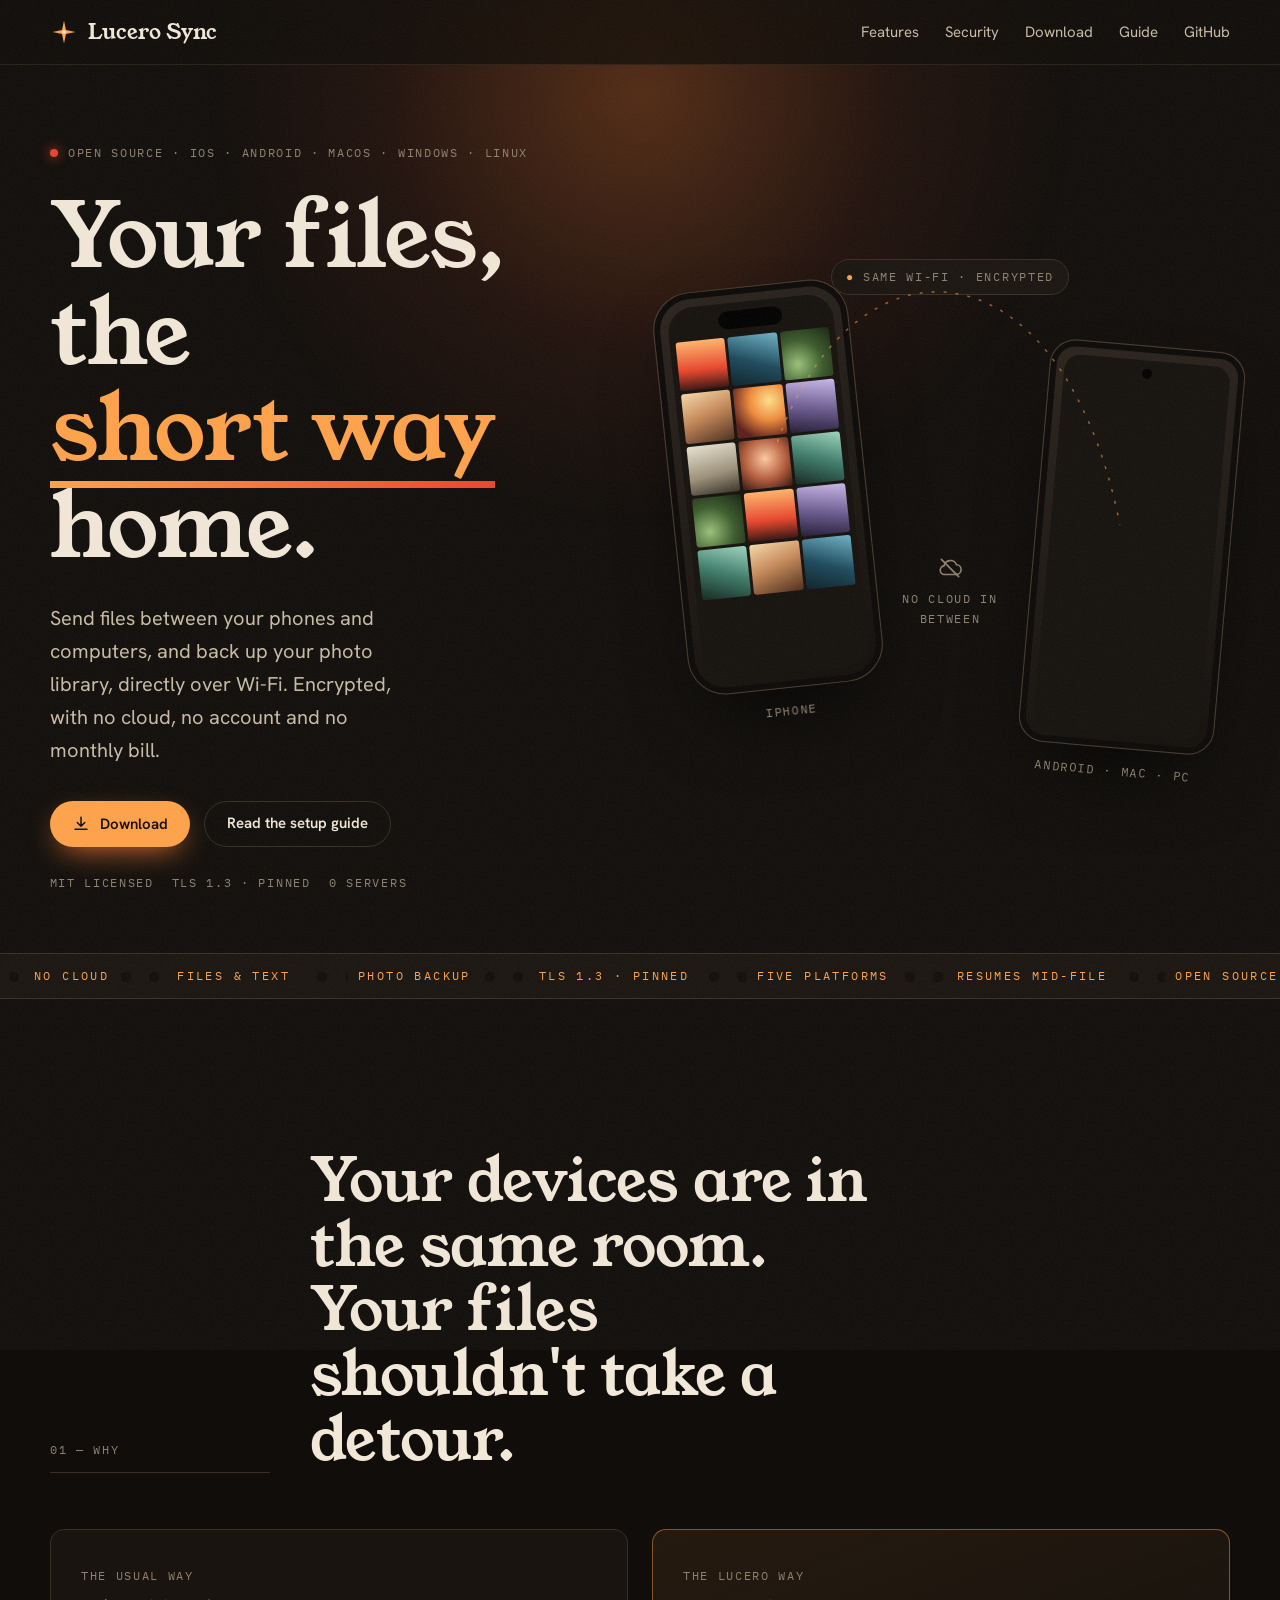
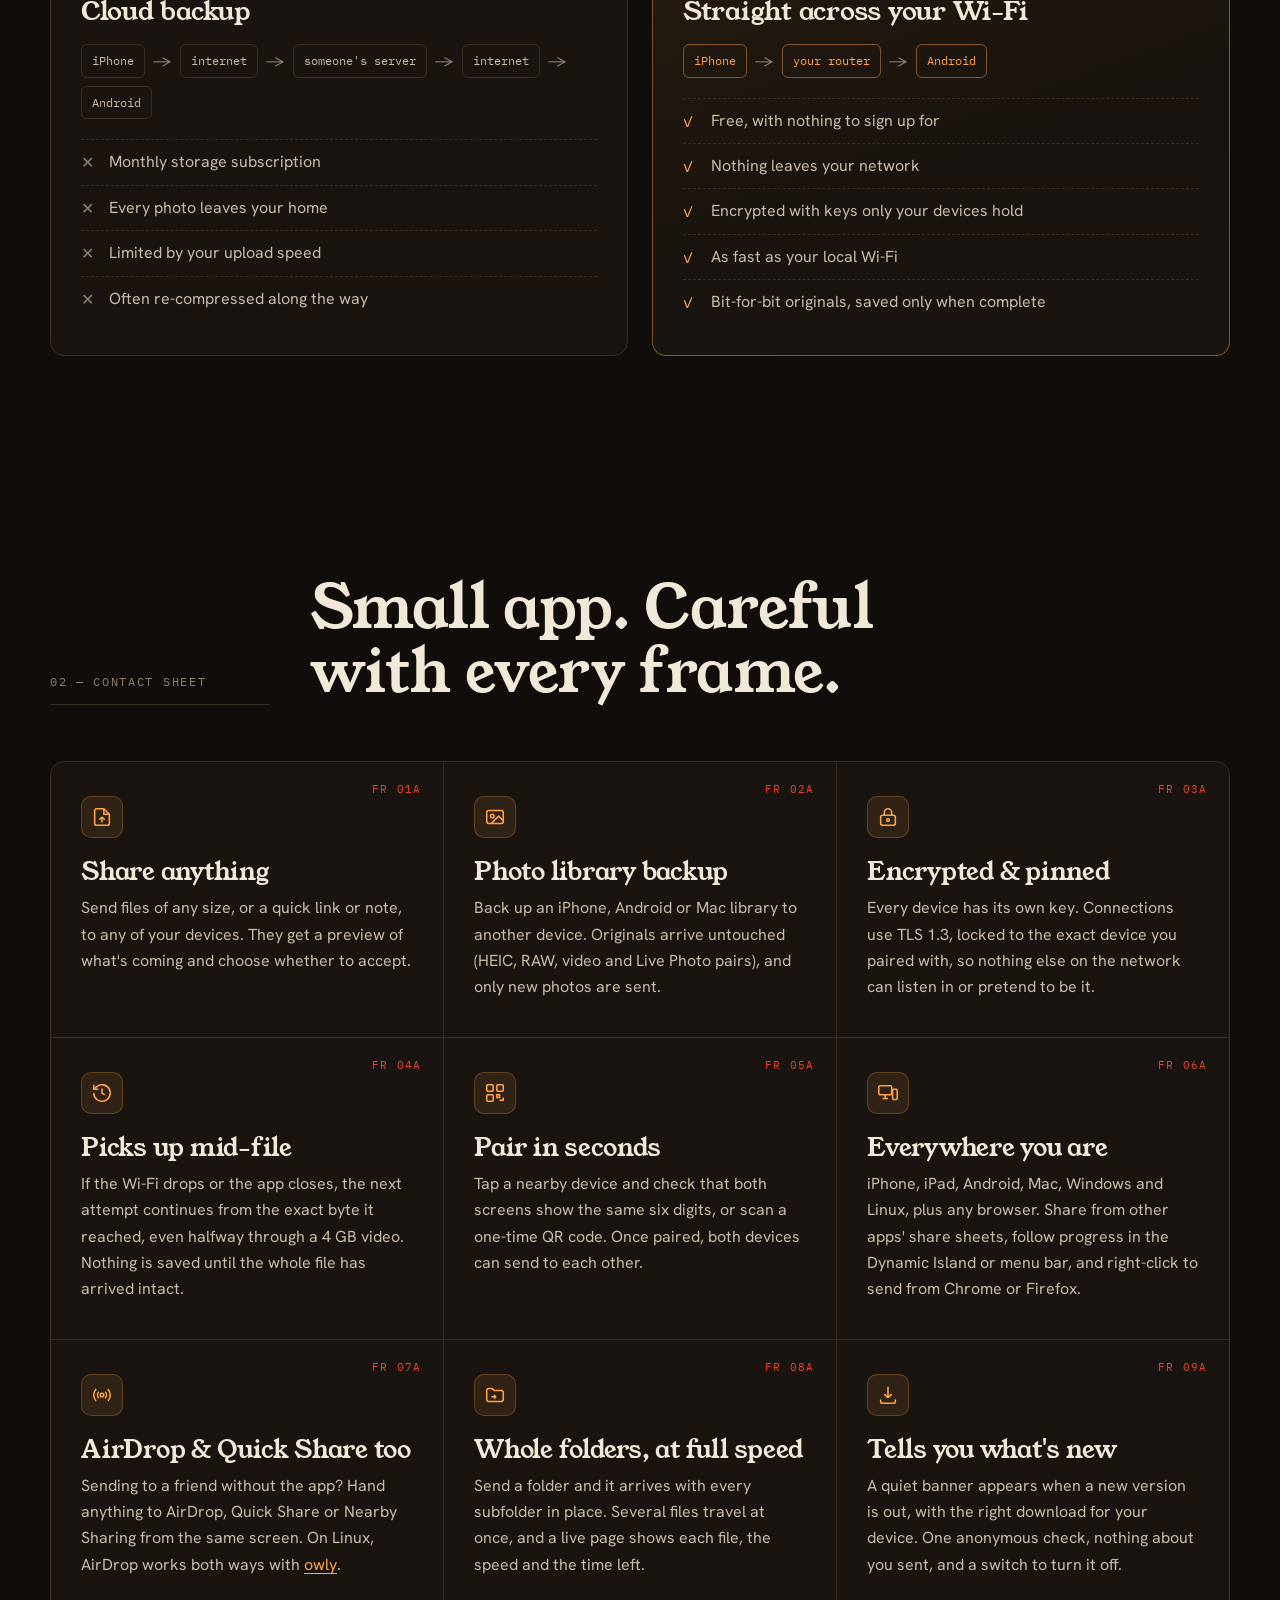
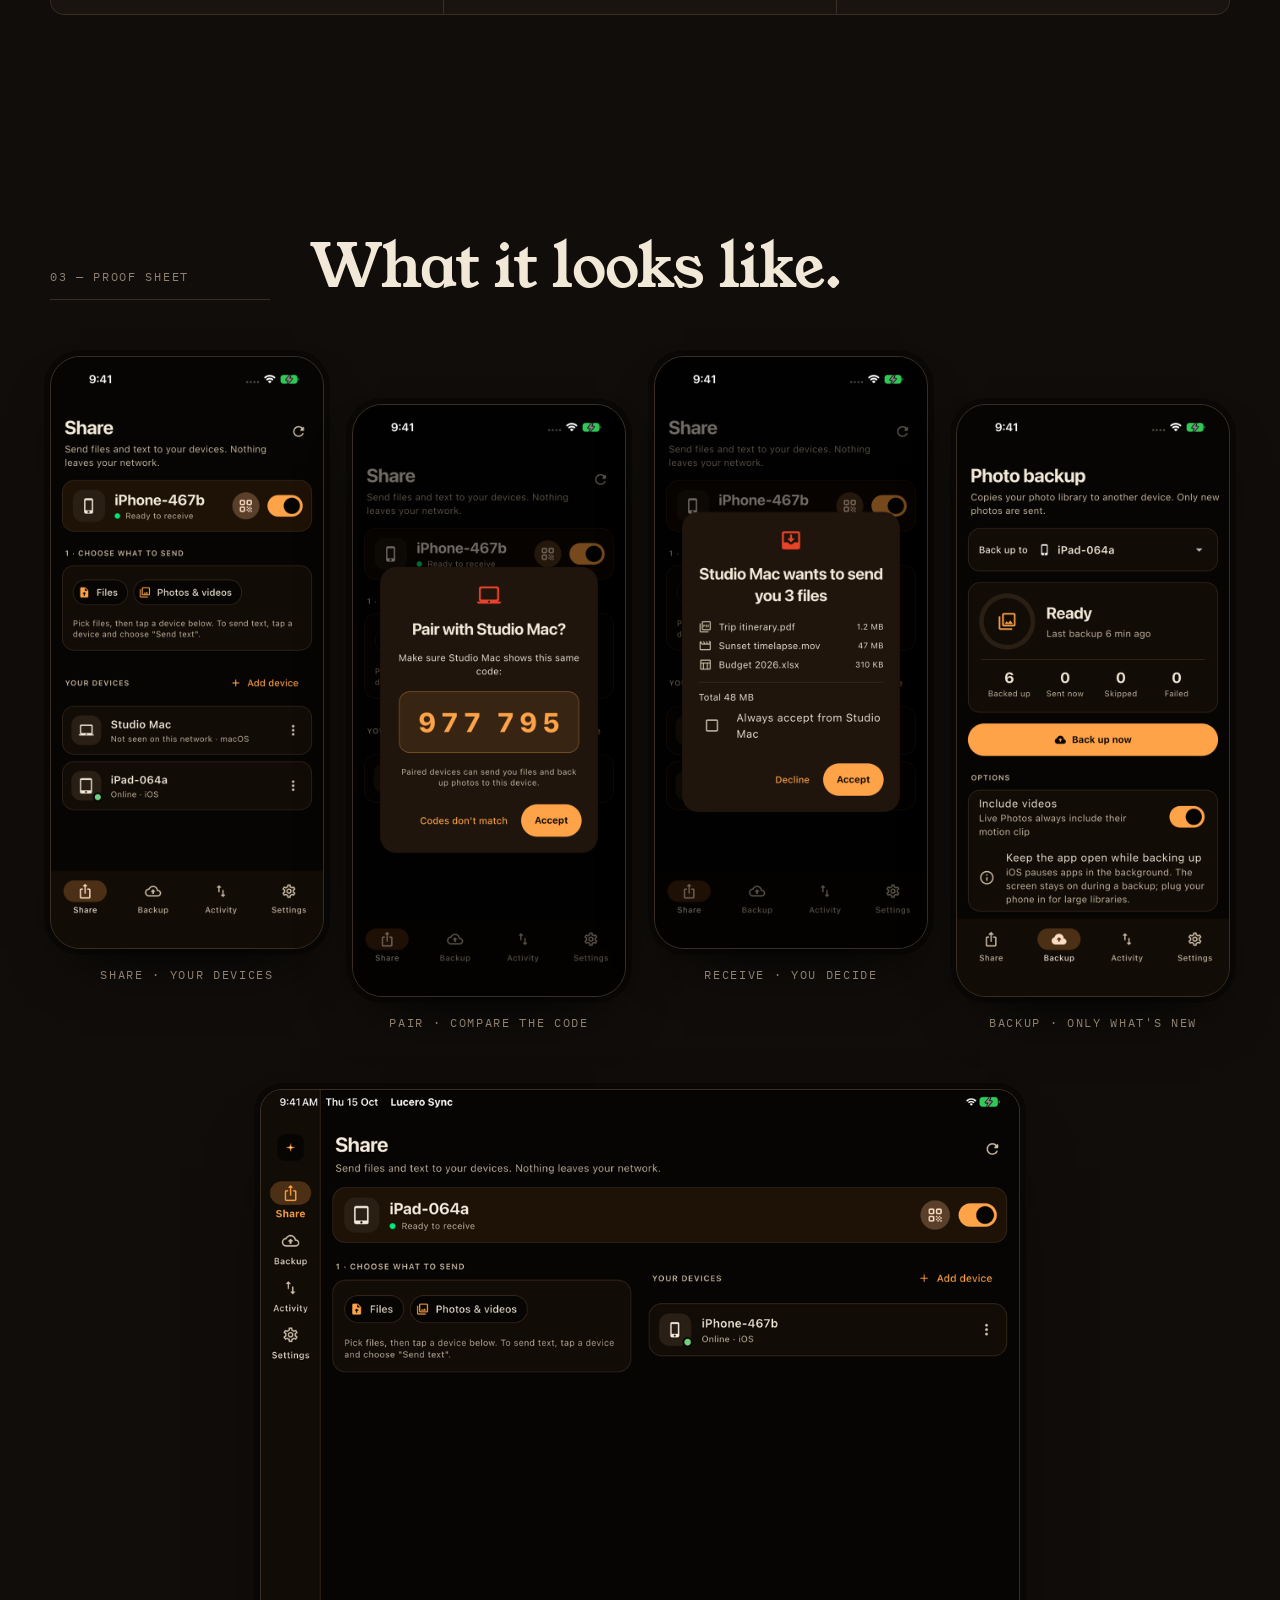
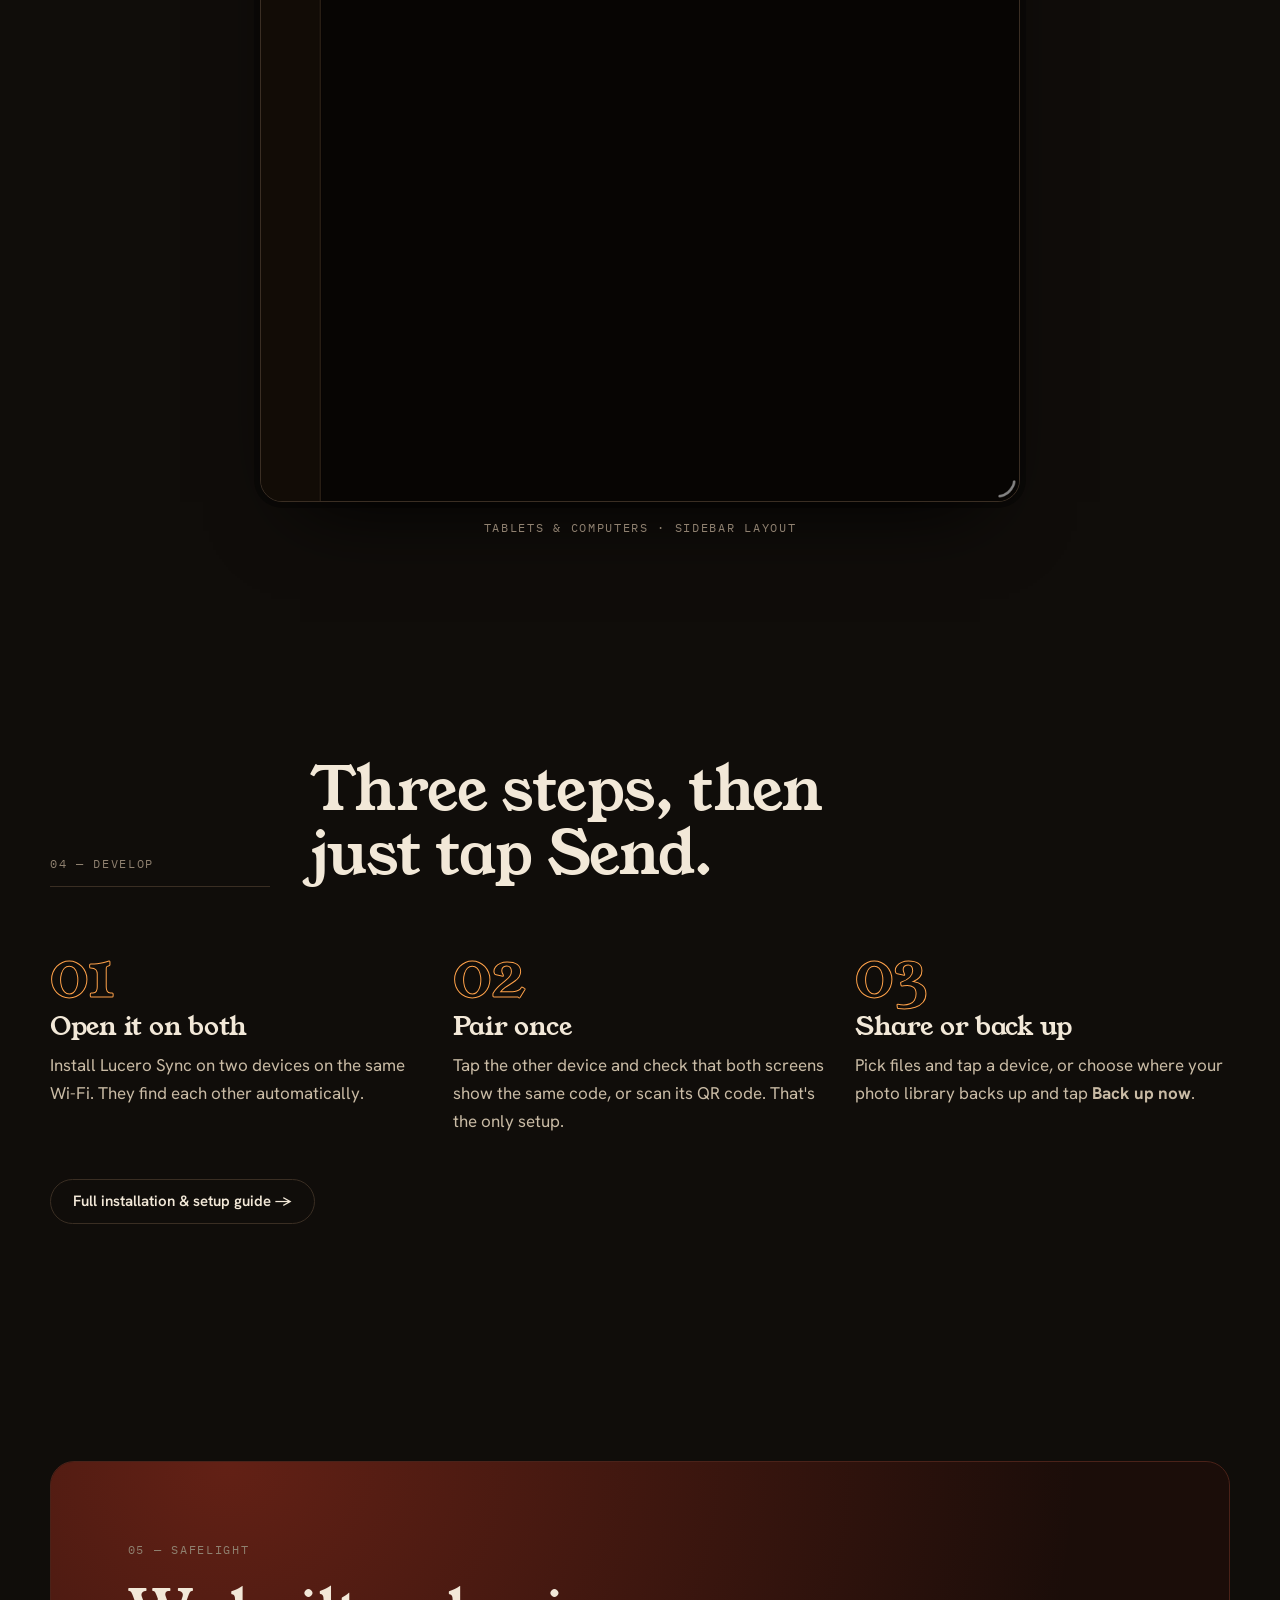
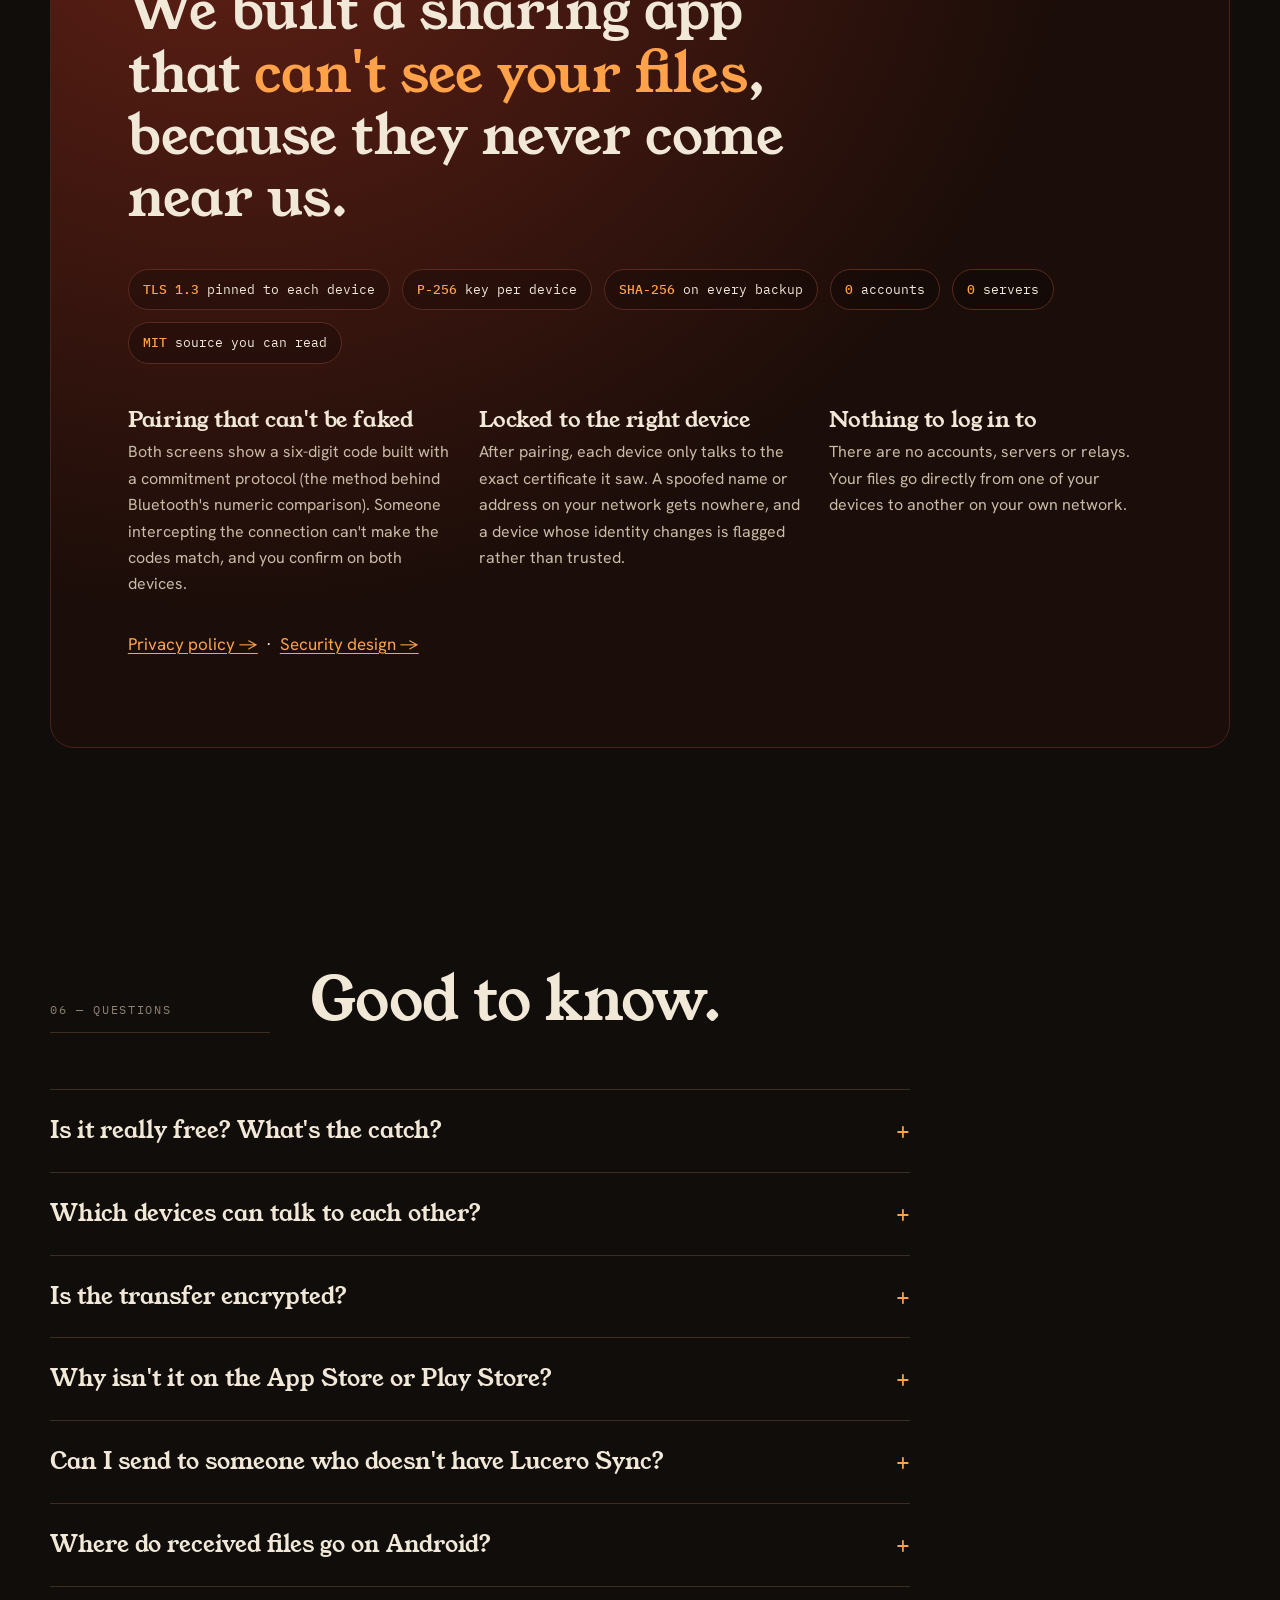
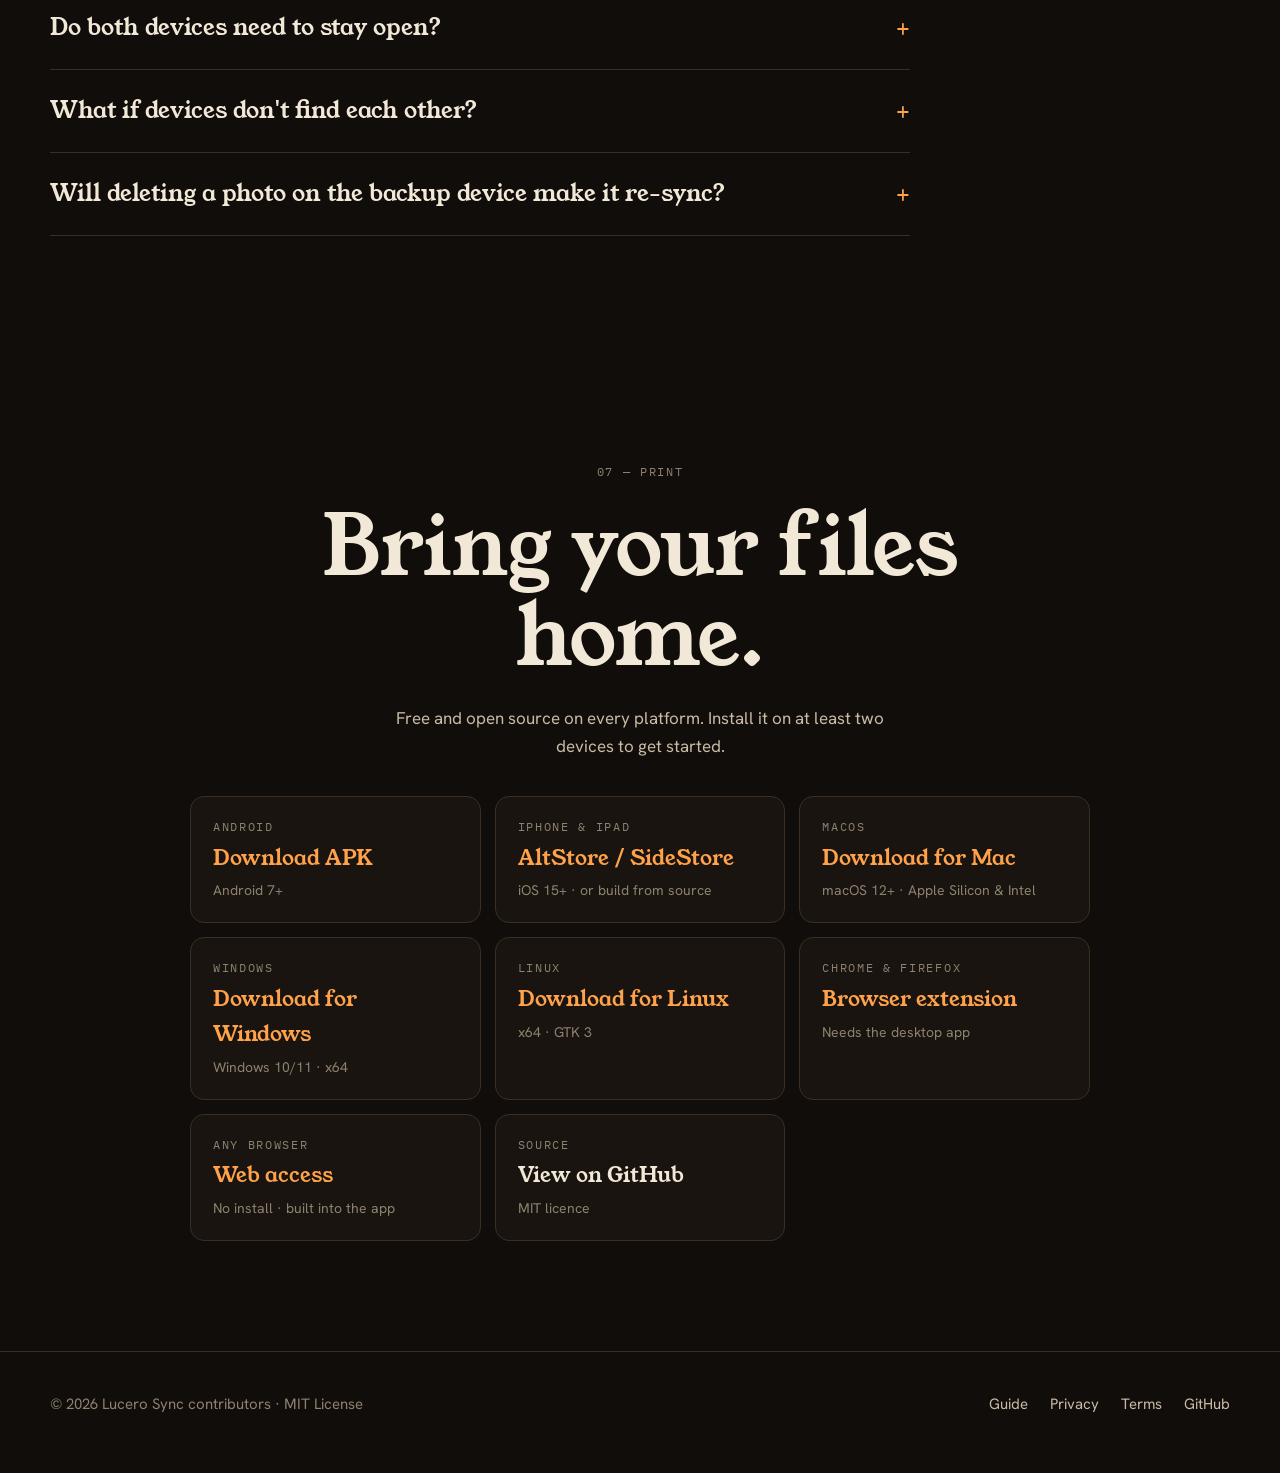
==== commit fc4ba3ac: "Release 0.3.2: AirDrop on Linux both ways, native Android sharing, site update - Linux AirDrop throu" ====
--- a/docs/index.html
+++ b/docs/index.html
@@ -13,7 +13,7 @@
   <link rel="preconnect" href="https://fonts.googleapis.com">
   <link rel="preconnect" href="https://fonts.gstatic.com" crossorigin>
   <link href="https://fonts.googleapis.com/css2?family=Hanken+Grotesk:wght@400;500;600&family=IBM+Plex+Mono:wght@400;500&family=Young+Serif&display=swap" rel="stylesheet">
-  <link rel="stylesheet" href="assets/site.css?v=0.3.1">
+  <link rel="stylesheet" href="assets/site.css?v=0.3.2">
 </head>
 <body>
 <a class="skip" href="#main">Skip to content</a>
@@ -150,7 +150,7 @@
             <li>Nothing leaves your network</li>
             <li>Encrypted with keys only your devices hold</li>
             <li>As fast as your local Wi-Fi</li>
-            <li>Bit-for-bit originals, verified by SHA-256</li>
+            <li>Bit-for-bit originals, saved only when complete</li>
           </ul>
         </div>
       </div>
@@ -187,7 +187,7 @@
           <span class="num">FR 04A</span>
           <div class="ico"><svg viewBox="0 0 24 24" fill="none" stroke="currentColor" stroke-width="1.7"><path d="M3 12a9 9 0 1 0 3-6.7L3 8"/><path d="M3 3v5h5"/><path d="M12 7v5l3 2"/></svg></div>
           <h3>Picks up mid-file</h3>
-          <p>If the Wi-Fi drops or the app closes, the next attempt continues from the exact byte it reached, even halfway through a 4 GB video. Every file is checked before it's saved.</p>
+          <p>If the Wi-Fi drops or the app closes, the next attempt continues from the exact byte it reached, even halfway through a 4 GB video. Nothing is saved until the whole file has arrived intact.</p>
         </article>
         <article class="cell">
           <span class="num">FR 05A</span>
@@ -200,6 +200,24 @@
           <div class="ico"><svg viewBox="0 0 24 24" fill="none" stroke="currentColor" stroke-width="1.7"><rect x="2" y="4" width="14" height="10" rx="1.5"/><path d="M6 18h6M9 14v4"/><rect x="17" y="8" width="5" height="11" rx="1"/></svg></div>
           <h3>Everywhere you are</h3>
           <p>iPhone, iPad, Android, Mac, Windows and Linux, plus any browser. Share from other apps' share sheets, follow progress in the Dynamic Island or menu bar, and right-click to send from Chrome or Firefox.</p>
+        </article>
+        <article class="cell">
+          <span class="num">FR 07A</span>
+          <div class="ico"><svg viewBox="0 0 24 24" fill="none" stroke="currentColor" stroke-width="1.7"><circle cx="12" cy="12" r="2"/><path d="M8.5 15.5a5 5 0 0 1 0-7m7 0a5 5 0 0 1 0 7M5.6 18.4a9 9 0 0 1 0-12.8m12.8 0a9 9 0 0 1 0 12.8"/></svg></div>
+          <h3>AirDrop &amp; Quick Share too</h3>
+          <p>Sending to a friend without the app? Hand anything to AirDrop, Quick Share or Nearby Sharing from the same screen. On Linux, AirDrop works both ways with <a href="https://github.com/t4t5/owly">owly</a>.</p>
+        </article>
+        <article class="cell">
+          <span class="num">FR 08A</span>
+          <div class="ico"><svg viewBox="0 0 24 24" fill="none" stroke="currentColor" stroke-width="1.7"><path d="M3 7a2 2 0 0 1 2-2h4l2 2h8a2 2 0 0 1 2 2v8a2 2 0 0 1-2 2H5a2 2 0 0 1-2-2z"/><path d="M8 14h5m0 0-2-2m2 2-2 2"/></svg></div>
+          <h3>Whole folders, at full speed</h3>
+          <p>Send a folder and it arrives with every subfolder in place. Several files travel at once, and a live page shows each file, the speed and the time left.</p>
+        </article>
+        <article class="cell">
+          <span class="num">FR 09A</span>
+          <div class="ico"><svg viewBox="0 0 24 24" fill="none" stroke="currentColor" stroke-width="1.7"><path d="M12 3v12m0 0-4-4m4 4 4-4"/><path d="M4 17v2a2 2 0 0 0 2 2h12a2 2 0 0 0 2-2v-2"/></svg></div>
+          <h3>Tells you what's new</h3>
+          <p>A quiet banner appears when a new version is out, with the right download for your device. One anonymous check, nothing about you sent, and a switch to turn it off.</p>
         </article>
       </div>
     </div>
@@ -271,7 +289,7 @@
         <div class="facts">
           <span class="fact"><b>TLS 1.3</b> pinned to each device</span>
           <span class="fact"><b>P-256</b> key per device</span>
-          <span class="fact"><b>SHA-256</b> on every file</span>
+          <span class="fact"><b>SHA-256</b> on every backup</span>
           <span class="fact"><b>0</b> accounts</span>
           <span class="fact"><b>0</b> servers</span>
           <span class="fact"><b>MIT</b> source you can read</span>
@@ -313,11 +331,19 @@
         </details>
         <details>
           <summary>Is the transfer encrypted?</summary>
-          <p>Yes. Since v0.2, every connection uses TLS 1.3 pinned to the certificate of the device you paired with, and every file is verified with SHA-256 before it's saved. The <a href="https://github.com/lucerowb/lucero-sync/blob/main/SECURITY.md">security policy</a> lists exactly what it protects against.</p>
+          <p>Yes. Since v0.2, every connection uses TLS 1.3 pinned to the certificate of the device you paired with, which also guarantees no byte is changed on the way. Files are saved only once complete, and photo backups are additionally verified with SHA-256. The <a href="https://github.com/lucerowb/lucero-sync/blob/main/SECURITY.md">security policy</a> lists exactly what it protects against.</p>
         </details>
         <details>
           <summary>Why isn't it on the App Store or Play Store?</summary>
           <p>App Store distribution needs a paid developer account, and Play Store policy restricts the "all files access" permission that lets backups land in your gallery. Android installs from an APK. iPhones use AltStore, SideStore or a free Apple ID build. Computers download a zip. The <a href="guide.html">guide</a> walks through each.</p>
+        </details>
+        <details>
+          <summary>Can I send to someone who doesn't have Lucero Sync?</summary>
+          <p>Yes. Pick what to send, then tap <strong>AirDrop &amp; more</strong> under your devices (<strong>Quick Share &amp; more</strong> on Android). It opens your device's own sharing, straight to AirDrop on a Mac. Linux gets AirDrop through <a href="https://github.com/t4t5/owly">owly</a> or <a href="https://github.com/benitbuhner/airdrop-for-everything">a4e</a>, including receiving from iPhones for 10 minutes at a time.</p>
+        </details>
+        <details>
+          <summary>Where do received files go on Android?</summary>
+          <p>In <code>Download/LuceroSync</code>, where every file manager can find them, with no special permission needed. Turn on <strong>All files access</strong> only if you'd like photo backups in your gallery (<code>Pictures/LuceroSync</code>).</p>
         </details>
         <details>
           <summary>Do both devices need to stay open?</summary>
@@ -383,6 +409,6 @@
   </div>
 </footer>
 
-<script src="assets/site.js?v=0.3.1"></script>
+<script src="assets/site.js?v=0.3.2"></script>
 </body>
 </html>
